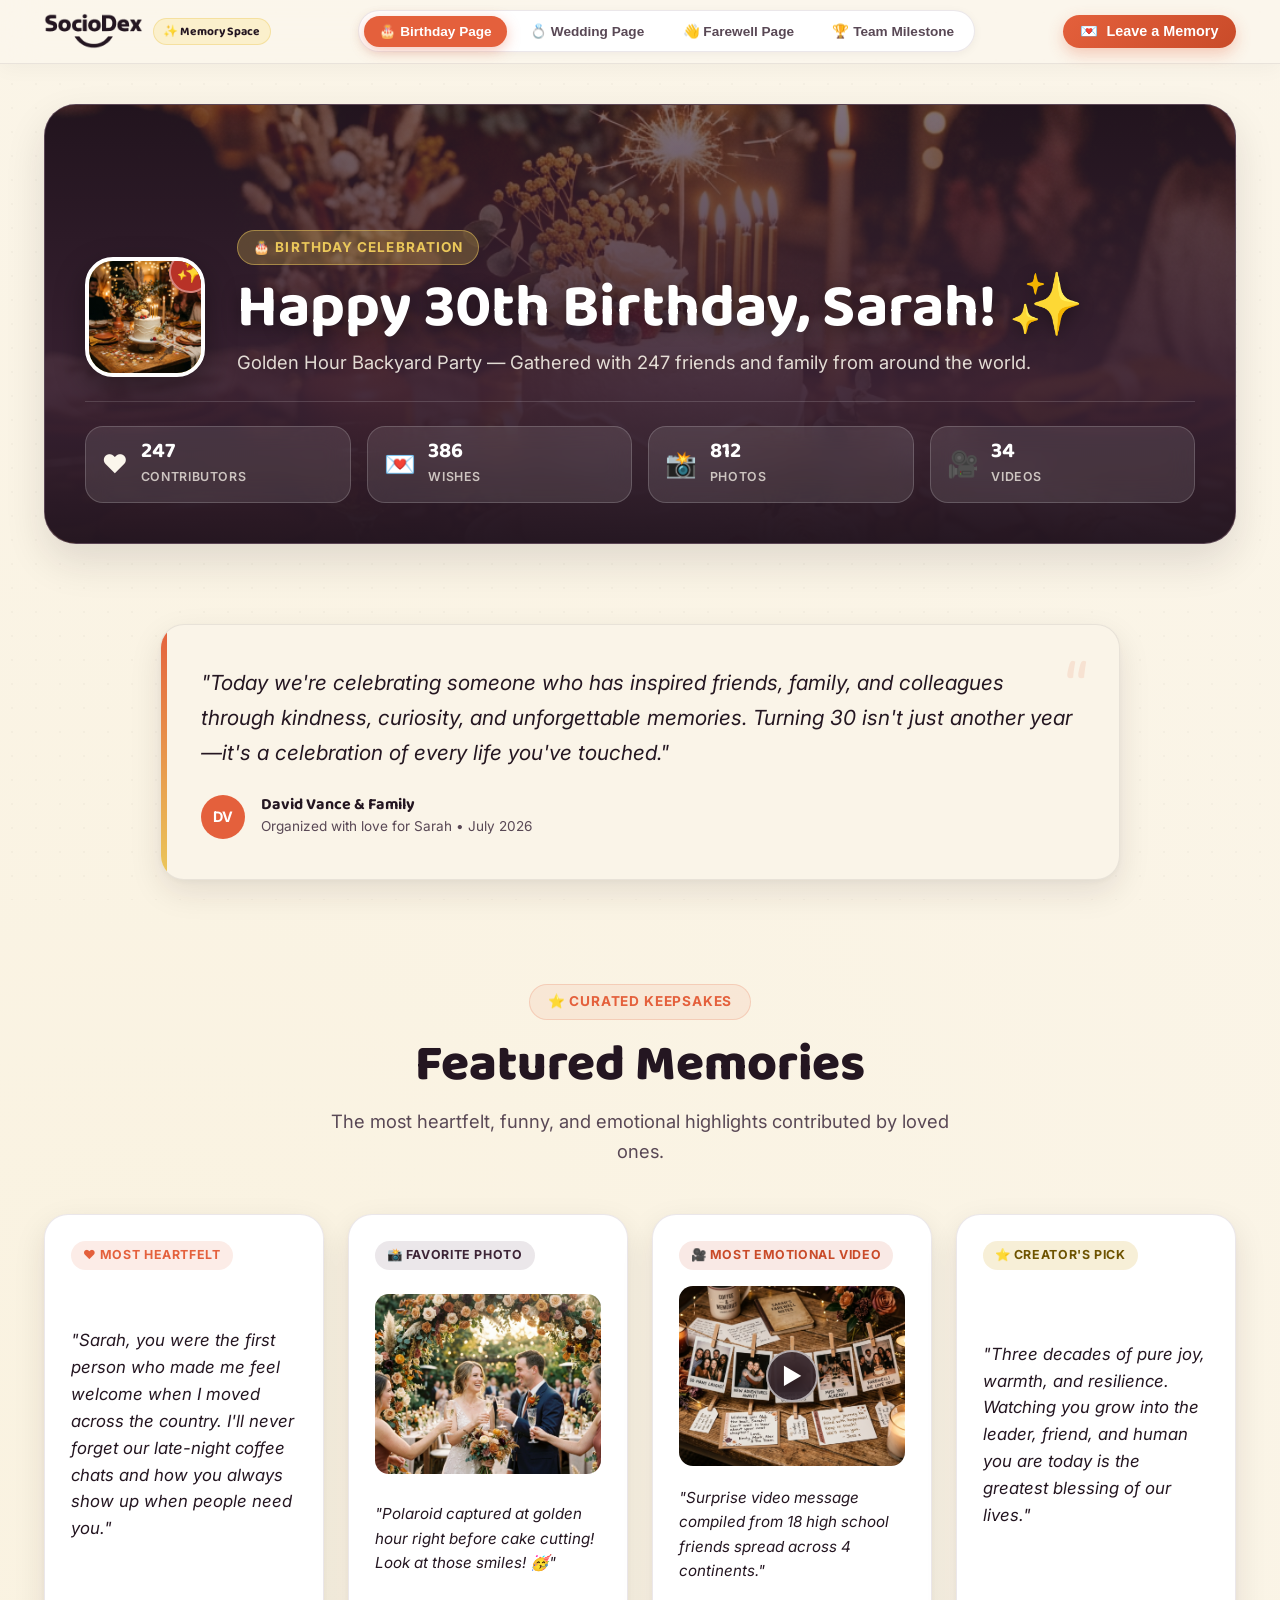
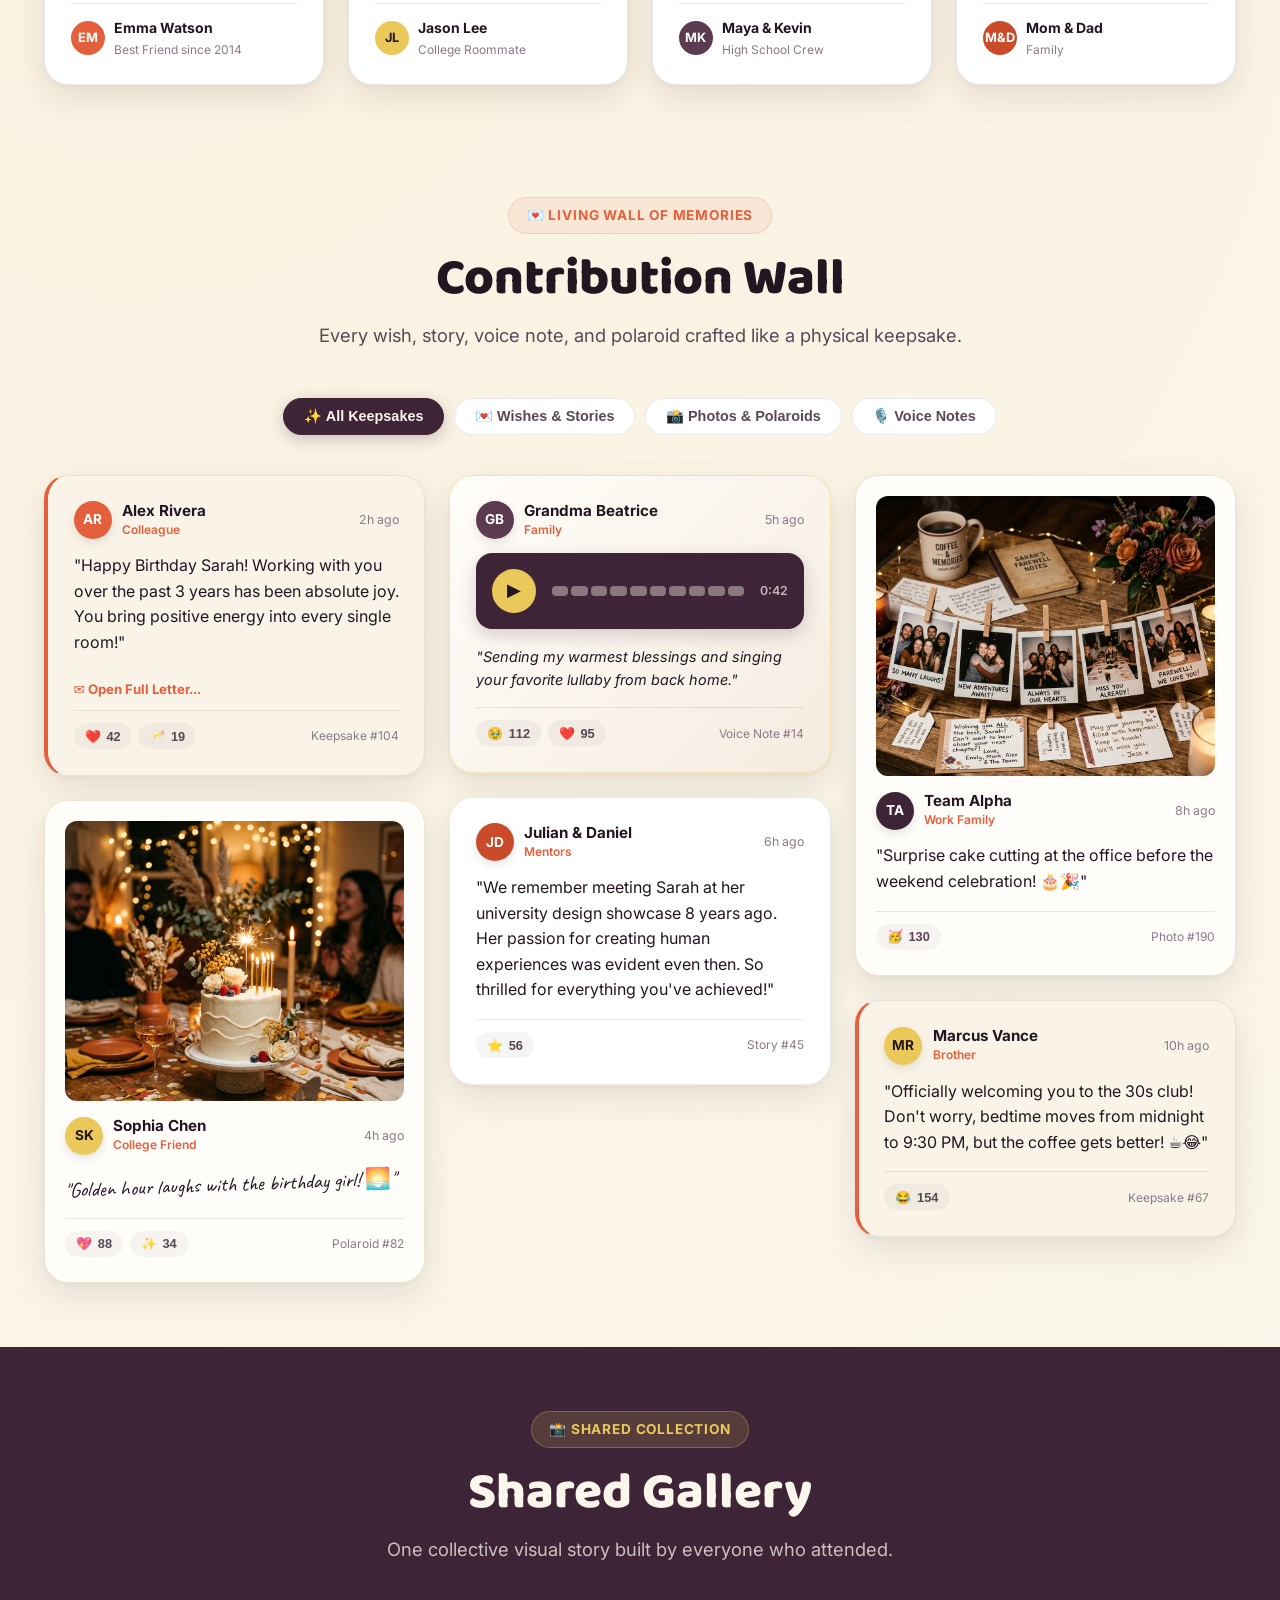
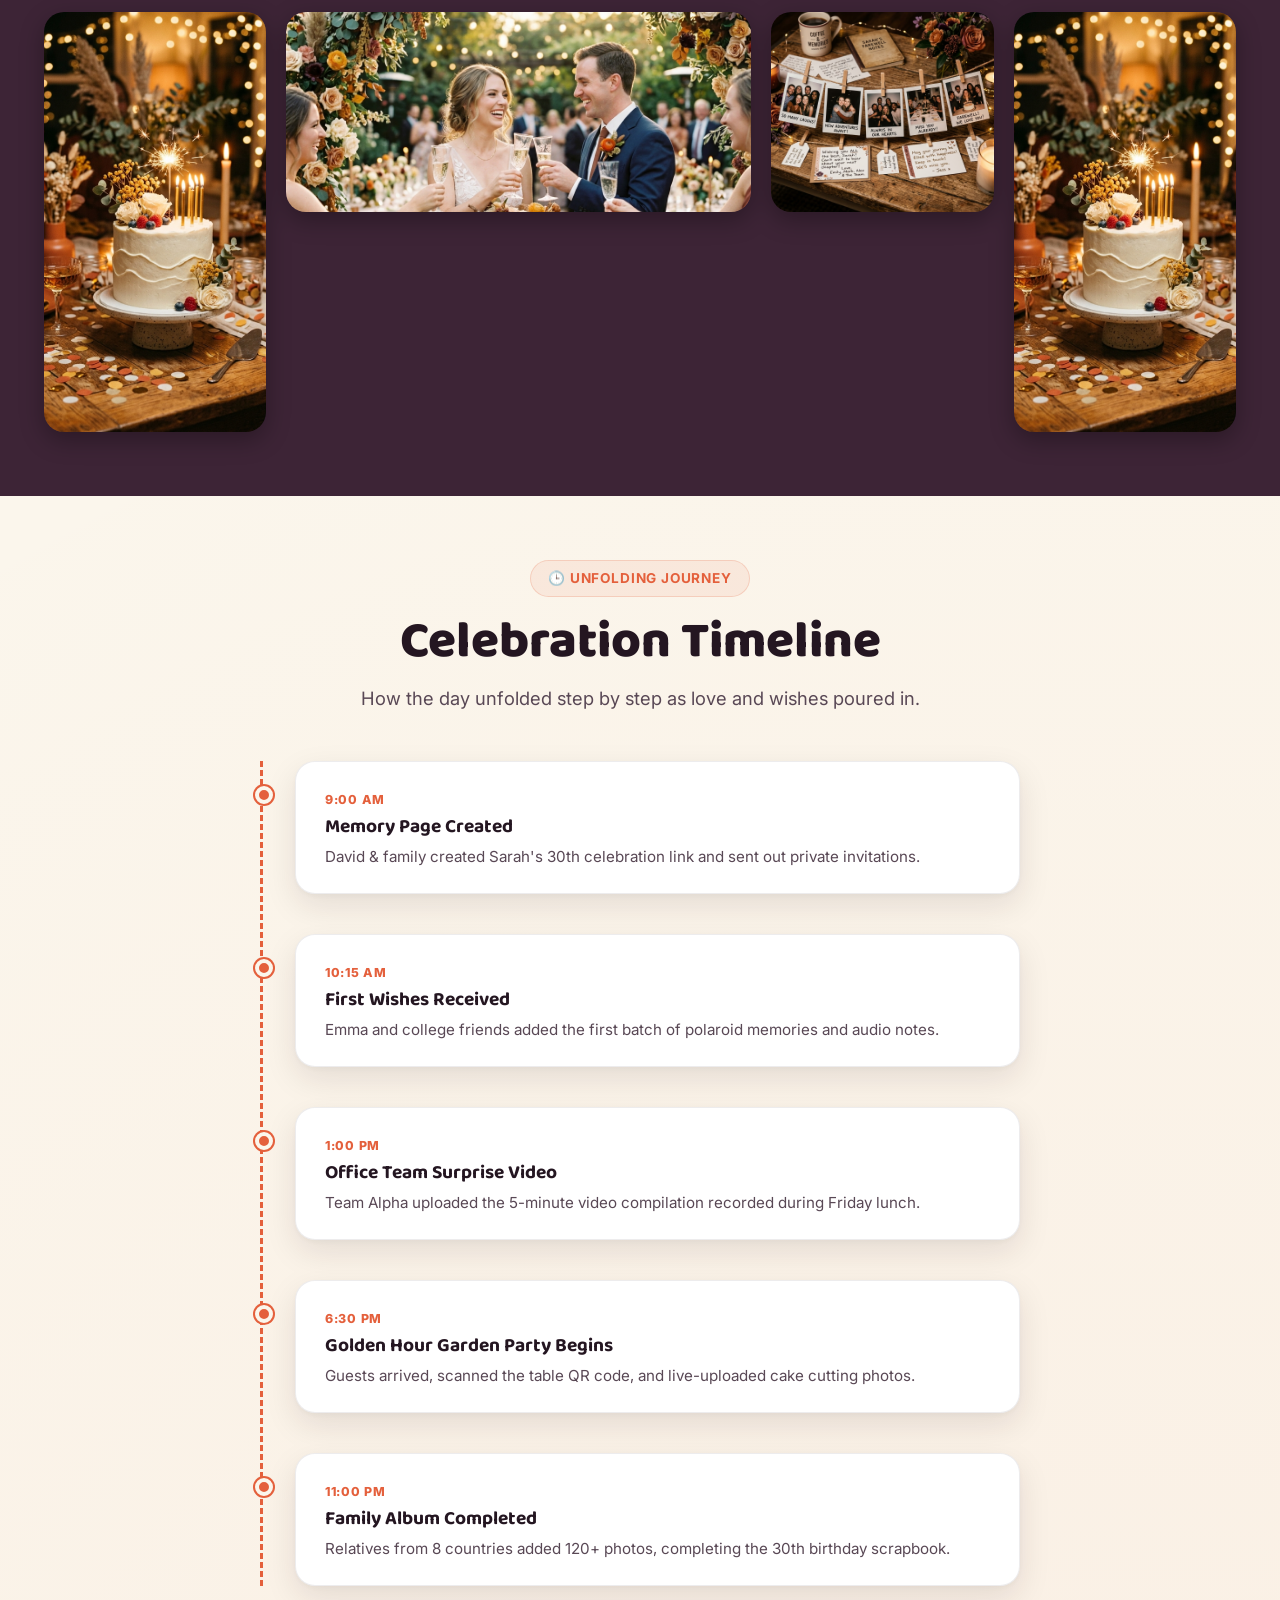
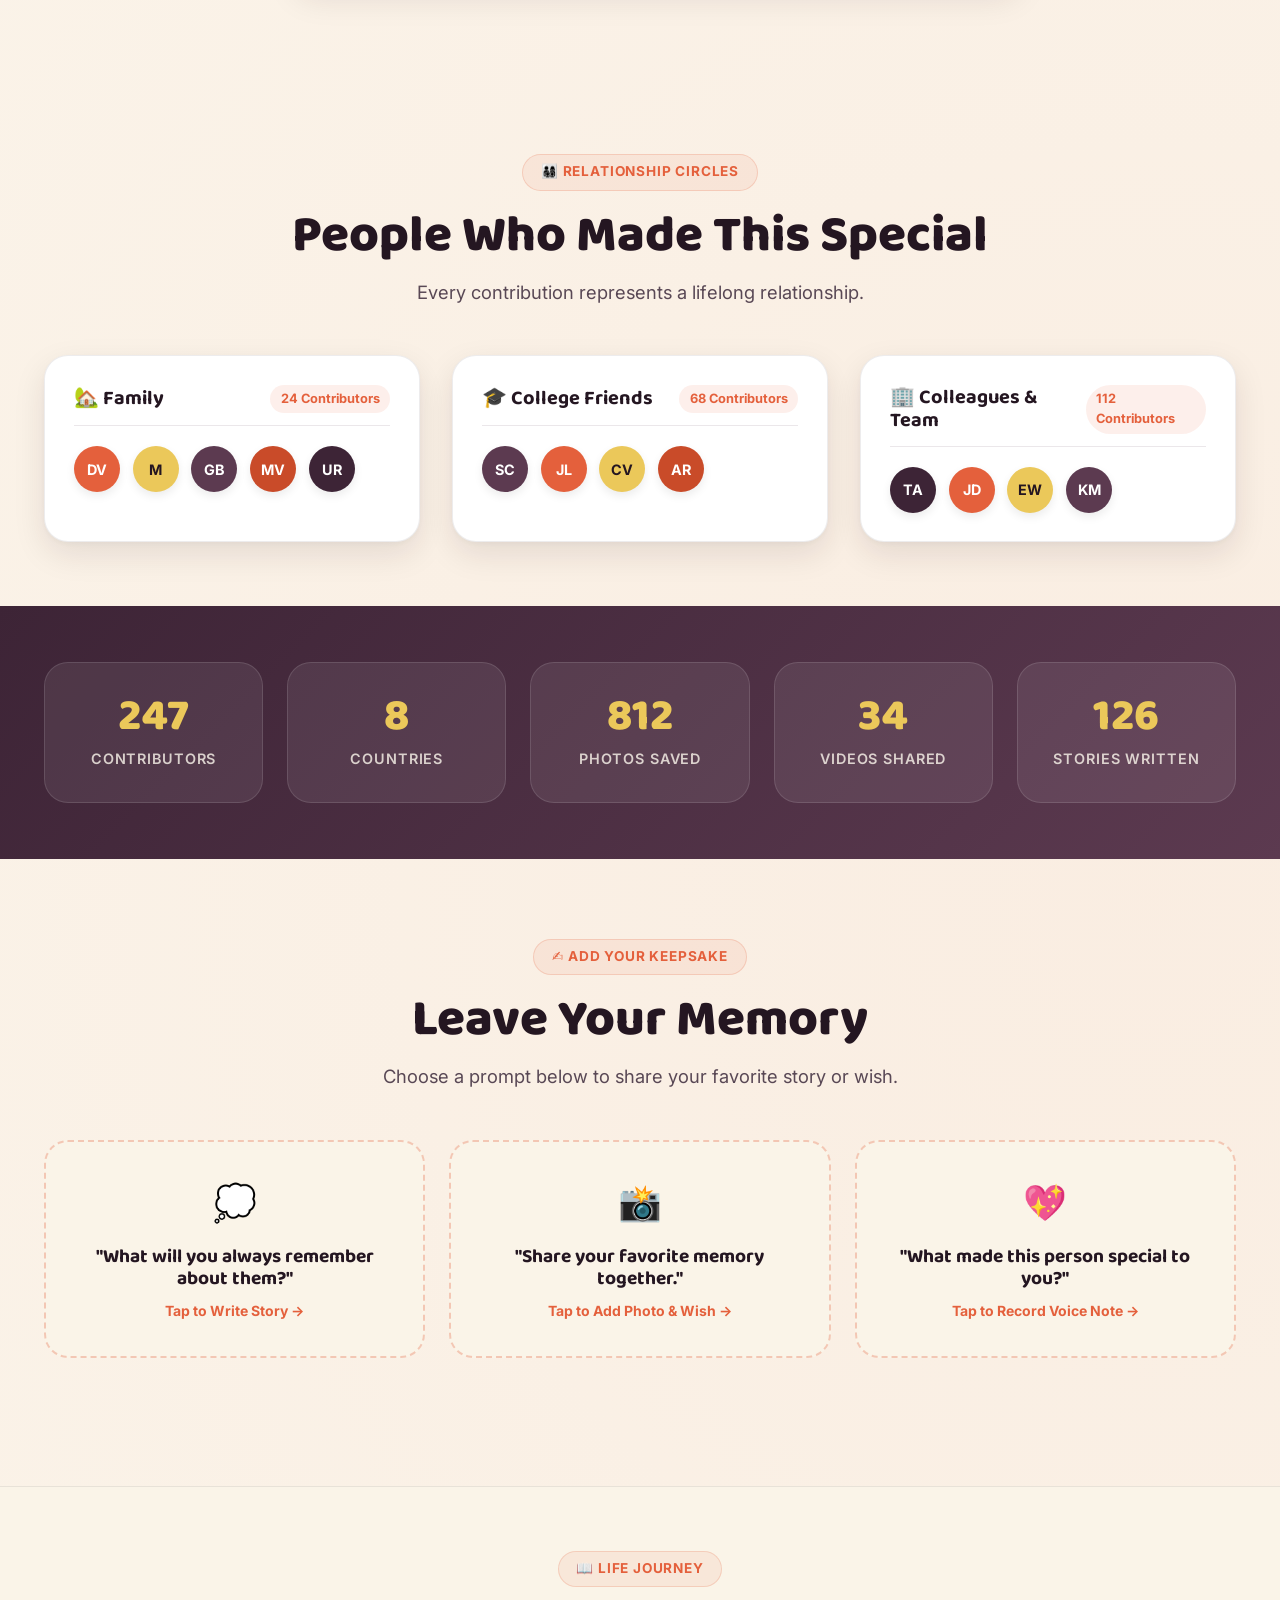
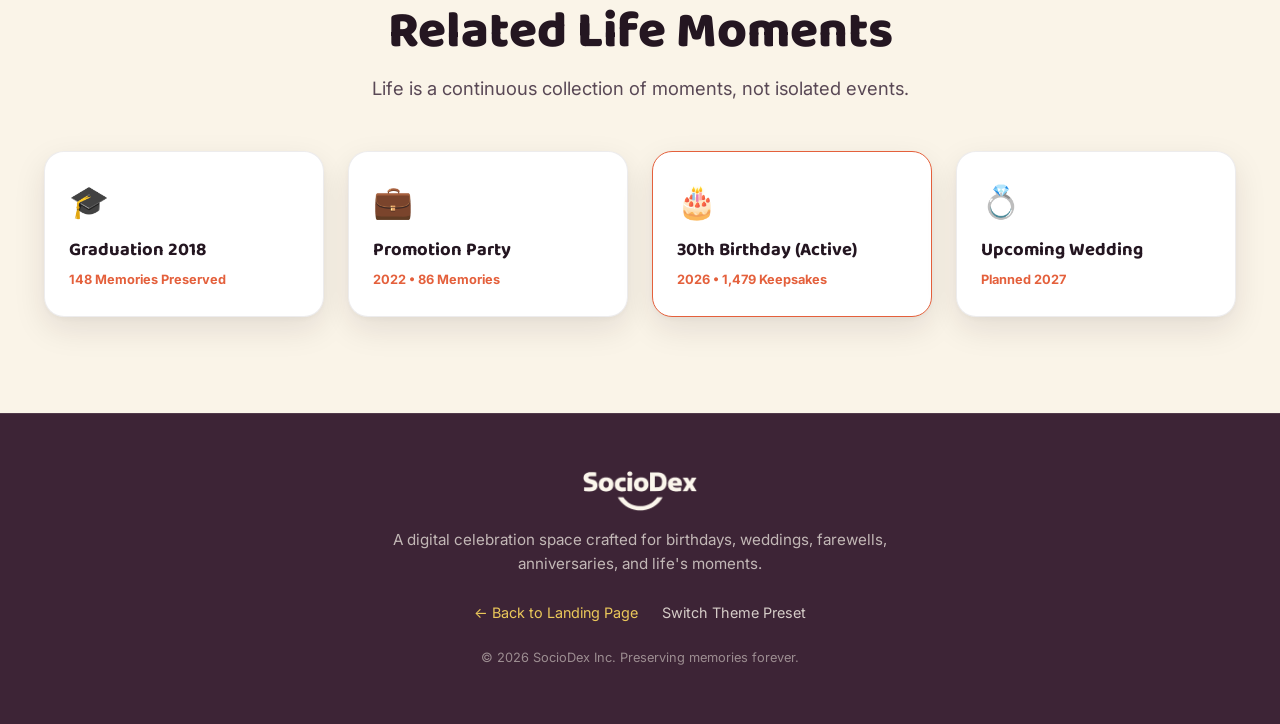
==== memory.html @ 14f7b2f9 "Add flagship SocioDex Memory Page experience (memory.html, memory.css, memory.js)" ====
<!DOCTYPE html>
<html lang="en">
<head>
  <meta charset="UTF-8">
  <meta name="viewport" content="width=device-width, initial-scale=1.0">
  <title>Sarah's 30th Milestone — SocioDex Digital Celebration Space</title>
  <meta name="description" content="A living digital memory page built with love, appreciation, stories, and photos by everyone who matters.">
  
  <!-- Favicon & Stylesheets -->
  <link rel="icon" type="image/png" href="assets/images/logo_transparent.png">
  <link rel="stylesheet" href="memory.css">
</head>
<body>

  <!-- Subtle Paper Texture Overlay -->
  <div class="scrapbook-texture-overlay"></div>

  <!-- Confetti Particle Canvas -->
  <canvas id="memory-confetti-canvas" style="position:fixed; top:0; left:0; width:100vw; height:100vh; pointer-events:none; z-index:99999;"></canvas>

  <!-- ==========================================================================
       TOP FIXED PRESET TOOLBAR (INTERACTIVE DEMO ENGINE)
       ========================================================================== -->
  <header class="preset-bar">
    <div class="container preset-bar-inner">
      <div class="preset-brand">
        <a href="index.html" style="display:flex; align-items:center; text-decoration:none;">
          <img src="assets/images/logo_transparent.png" alt="SocioDex Logo" class="preset-brand-logo" style="height:36px; width:auto;">
        </a>
        <span class="preset-brand-tag">✨ Memory Space</span>
      </div>

      <!-- Celebration Preset Switcher -->
      <div class="preset-selector" id="preset-selector-group">
        <button class="preset-btn active" data-preset="birthday">
          🎂 Birthday Page
        </button>
        <button class="preset-btn" data-preset="wedding">
          💍 Wedding Page
        </button>
        <button class="preset-btn" data-preset="farewell">
          👋 Farewell Page
        </button>
        <button class="preset-btn" data-preset="team">
          🏆 Team Milestone
        </button>
      </div>

      <div class="preset-actions">
        <button class="btn-add-memory" id="trigger-memory-modal">
          <span>💌</span> Leave a Memory
        </button>
      </div>
    </div>
  </header>

  <main>
    <!-- ==========================================================================
         SECTION 1: HERO CELEBRATION STAGE
         ========================================================================== -->
    <section class="hero-memory-stage">
      <div class="container">
        <div class="hero-cover-card">
          <img src="assets/images/birthday.jpg" id="hero-cover-image" class="hero-cover-bg" alt="Celebration Cover">
          <div class="hero-cover-overlay"></div>

          <div class="hero-cover-content">
            <div class="hero-header-row">
              <div class="hero-portrait-frame">
                <img src="assets/images/birthday.jpg" id="hero-portrait-image" alt="Profile Portrait">
                <div class="hero-wax-badge" id="hero-wax-badge">✨</div>
              </div>

              <div class="hero-title-group">
                <div class="hero-occasion-tag" id="hero-occasion-tag">
                  🎂 Birthday Celebration
                </div>
                <h1 class="hero-main-title" id="hero-main-title">
                  Happy 30th Birthday, Sarah! ✨
                </h1>
                <p class="hero-subtitle-text" id="hero-subtitle-text">
                  Golden Hour Backyard Party — Gathered with 247 friends and family from around the world.
                </p>
              </div>
            </div>

            <!-- Statistics Bar -->
            <div class="hero-stats-bar" id="hero-stats-bar">
              <div class="stat-pill-card">
                <span class="stat-icon-wrap">❤️</span>
                <div class="stat-info-text">
                  <strong id="stat-contributors-count">247</strong>
                  <span>Contributors</span>
                </div>
              </div>
              <div class="stat-pill-card">
                <span class="stat-icon-wrap">💌</span>
                <div class="stat-info-text">
                  <strong id="stat-wishes-count">386</strong>
                  <span>Wishes</span>
                </div>
              </div>
              <div class="stat-pill-card">
                <span class="stat-icon-wrap">📸</span>
                <div class="stat-info-text">
                  <strong id="stat-photos-count">812</strong>
                  <span>Photos</span>
                </div>
              </div>
              <div class="stat-pill-card">
                <span class="stat-icon-wrap">🎥</span>
                <div class="stat-info-text">
                  <strong id="stat-videos-count">34</strong>
                  <span>Videos</span>
                </div>
              </div>
            </div>
          </div>
        </div>
      </div>
    </section>

    <!-- ==========================================================================
         SECTION 2: CELEBRATION STORY
         ========================================================================== -->
    <section class="story-section">
      <div class="container">
        <div class="story-card-wrapper">
          <div class="story-quote-mark">“</div>
          <p class="story-body-text" id="story-body-text">
            "Today we're celebrating someone who has inspired friends, family, and colleagues through kindness, curiosity, and unforgettable memories. Turning 30 isn't just another year—it's a celebration of every life you've touched."
          </p>
          <div class="story-footer-byline">
            <div class="story-creator-avatar" id="story-creator-avatar">DV</div>
            <div class="story-creator-meta">
              <h5 id="story-creator-name">David Vance & Family</h5>
              <p id="story-creator-rel">Organized with love for Sarah • July 2026</p>
            </div>
          </div>
        </div>
      </div>
    </section>

    <!-- ==========================================================================
         SECTION 3: FEATURED MEMORIES (HIGHLIGHT SPOTLIGHT)
         ========================================================================== -->
    <section class="featured-section">
      <div class="container">
        <div class="section-eyebrow" style="display:table; margin-left:auto; margin-right:auto;">
          ⭐ Curated Keepsakes
        </div>
        <h2 class="section-title">Featured Memories</h2>
        <p class="section-desc">The most heartfelt, funny, and emotional highlights contributed by loved ones.</p>

        <div class="featured-grid" id="featured-grid">
          <!-- Featured Card 1: Most Heartfelt -->
          <div class="featured-card">
            <span class="featured-badge badge-heartfelt">❤️ Most Heartfelt</span>
            <p class="featured-content-quote">
              "Sarah, you were the first person who made me feel welcome when I moved across the country. I'll never forget our late-night coffee chats and how you always show up when people need you."
            </p>
            <div class="featured-author-row">
              <div class="featured-author-info">
                <div class="author-mini-avatar" style="background-color:#E4603C; color:white;">EM</div>
                <div>
                  <div class="author-name">Emma Watson</div>
                  <div class="author-rel">Best Friend since 2014</div>
                </div>
              </div>
            </div>
          </div>

          <!-- Featured Card 2: Favorite Photo -->
          <div class="featured-card">
            <span class="featured-badge badge-photo">📸 Favorite Photo</span>
            <div class="featured-media-preview">
              <img src="assets/images/wedding.jpg" alt="Featured Photo">
            </div>
            <p class="featured-content-quote" style="font-size:0.95rem;">
              "Polaroid captured at golden hour right before cake cutting! Look at those smiles! 🥳"
            </p>
            <div class="featured-author-row">
              <div class="featured-author-info">
                <div class="author-mini-avatar" style="background-color:#EBC85A; color:#241621;">JL</div>
                <div>
                  <div class="author-name">Jason Lee</div>
                  <div class="author-rel">College Roommate</div>
                </div>
              </div>
            </div>
          </div>

          <!-- Featured Card 3: Most Emotional Video -->
          <div class="featured-card">
            <span class="featured-badge badge-video">🎥 Most Emotional Video</span>
            <div class="featured-media-preview">
              <img src="assets/images/farewell.jpg" alt="Featured Video">
              <div class="play-overlay-btn" class="open-video-demo">▶</div>
            </div>
            <p class="featured-content-quote" style="font-size:0.95rem;">
              "Surprise video message compiled from 18 high school friends spread across 4 continents."
            </p>
            <div class="featured-author-row">
              <div class="featured-author-info">
                <div class="author-mini-avatar" style="background-color:#5C3A50; color:white;">MK</div>
                <div>
                  <div class="author-name">Maya & Kevin</div>
                  <div class="author-rel">High School Crew</div>
                </div>
              </div>
            </div>
          </div>

          <!-- Featured Card 4: Creator's Pick -->
          <div class="featured-card">
            <span class="featured-badge badge-creator">⭐ Creator's Pick</span>
            <p class="featured-content-quote">
              "Three decades of pure joy, warmth, and resilience. Watching you grow into the leader, friend, and human you are today is the greatest blessing of our lives."
            </p>
            <div class="featured-author-row">
              <div class="featured-author-info">
                <div class="author-mini-avatar" style="background-color:#C94B29; color:white;">M&D</div>
                <div>
                  <div class="author-name">Mom & Dad</div>
                  <div class="author-rel">Family</div>
                </div>
              </div>
            </div>
          </div>
        </div>
      </div>
    </section>

    <!-- ==========================================================================
         SECTION 4: CONTRIBUTION WALL (PRIMARY KEEPSAKE MASONRY)
         ========================================================================== -->
    <section class="wall-section">
      <div class="container">
        <div class="section-eyebrow" style="display:table; margin-left:auto; margin-right:auto;">
          💌 Living Wall of Memories
        </div>
        <h2 class="section-title">Contribution Wall</h2>
        <p class="section-desc">Every wish, story, voice note, and polaroid crafted like a physical keepsake.</p>

        <!-- Wall Category Filters -->
        <div class="wall-filter-bar" id="wall-filter-bar">
          <button class="wall-filter-btn active" data-filter="all">✨ All Keepsakes</button>
          <button class="wall-filter-btn" data-filter="wish">💌 Wishes & Stories</button>
          <button class="wall-filter-btn" data-filter="photo">📸 Photos & Polaroids</button>
          <button class="wall-filter-btn" data-filter="audio">🎙️ Voice Notes</button>
        </div>

        <!-- Masonry Grid Wall -->
        <div class="keepsake-grid" id="keepsake-grid">

          <!-- Keepsake 1: Letter Wish Foldable -->
          <div class="keepsake-card card-style-letter" data-type="wish">
            <div class="card-header-bar">
              <div class="contributor-meta">
                <div class="contributor-avatar" style="background-color:#E4603C;">AR</div>
                <div>
                  <div class="contributor-name">Alex Rivera</div>
                  <div class="contributor-tag">Colleague</div>
                </div>
              </div>
              <span class="card-timestamp">2h ago</span>
            </div>
            <p class="keepsake-text">
              "Happy Birthday Sarah! Working with you over the past 3 years has been absolute joy. You bring positive energy into every single room!"
            </p>
            <div class="letter-foldable">
              <span class="letter-fold-toggle">✉️ Open Full Letter...</span>
              <div class="letter-full-text">
                "I still remember our first team retreat when we stayed up until 3 AM brainstorming our flagship project. Thank you for always believing in the team and guiding us with patience."
              </div>
            </div>
            <div class="keepsake-card-footer">
              <div class="reaction-btn-group">
                <button class="reaction-btn reaction-trigger"><span class="reaction-icon">❤️</span> <span class="reaction-count">42</span></button>
                <button class="reaction-btn reaction-trigger"><span class="reaction-icon">🥂</span> <span class="reaction-count">19</span></button>
              </div>
              <span style="font-size:0.75rem; color:var(--color-ink-light);">Keepsake #104</span>
            </div>
          </div>

          <!-- Keepsake 2: Polaroid Photo Card -->
          <div class="keepsake-card card-style-polaroid" data-type="photo">
            <div class="polaroid-img-frame">
              <img src="assets/images/birthday.jpg" alt="Polaroid Memory">
            </div>
            <div class="card-header-bar">
              <div class="contributor-meta">
                <div class="contributor-avatar" style="background-color:#EBC85A; color:#241621;">SK</div>
                <div>
                  <div class="contributor-name">Sophia Chen</div>
                  <div class="contributor-tag">College Friend</div>
                </div>
              </div>
              <span class="card-timestamp">4h ago</span>
            </div>
            <p class="keepsake-text handwritten-text" style="font-size:1.3rem; margin-bottom:0.5rem;">
              "Golden hour laughs with the birthday girl! 🌅"
            </p>
            <div class="keepsake-card-footer">
              <div class="reaction-btn-group">
                <button class="reaction-btn reaction-trigger"><span class="reaction-icon">💖</span> <span class="reaction-count">88</span></button>
                <button class="reaction-btn reaction-trigger"><span class="reaction-icon">✨</span> <span class="reaction-count">34</span></button>
              </div>
              <span style="font-size:0.75rem; color:var(--color-ink-light);">Polaroid #82</span>
            </div>
          </div>

          <!-- Keepsake 3: Audio Voice Note -->
          <div class="keepsake-card card-style-audio" data-type="audio">
            <div class="card-header-bar">
              <div class="contributor-meta">
                <div class="contributor-avatar" style="background-color:#5C3A50;">GB</div>
                <div>
                  <div class="contributor-name">Grandma Beatrice</div>
                  <div class="contributor-tag">Family</div>
                </div>
              </div>
              <span class="card-timestamp">5h ago</span>
            </div>

            <!-- Voice Note Audio Visualizer -->
            <div class="audio-player-box">
              <button class="audio-play-btn">▶</button>
              <div class="audio-waveform-canvas">
                <div class="wave-bar"></div>
                <div class="wave-bar"></div>
                <div class="wave-bar"></div>
                <div class="wave-bar"></div>
                <div class="wave-bar"></div>
                <div class="wave-bar"></div>
                <div class="wave-bar"></div>
                <div class="wave-bar"></div>
                <div class="wave-bar"></div>
                <div class="wave-bar"></div>
              </div>
              <span class="audio-duration">0:42</span>
            </div>

            <p class="keepsake-text" style="font-size:0.9rem; font-style:italic;">
              "Sending my warmest blessings and singing your favorite lullaby from back home."
            </p>
            <div class="keepsake-card-footer">
              <div class="reaction-btn-group">
                <button class="reaction-btn reaction-trigger"><span class="reaction-icon">🥹</span> <span class="reaction-count">112</span></button>
                <button class="reaction-btn reaction-trigger"><span class="reaction-icon">❤️</span> <span class="reaction-count">95</span></button>
              </div>
              <span style="font-size:0.75rem; color:var(--color-ink-light);">Voice Note #14</span>
            </div>
          </div>

          <!-- Keepsake 4: Story Card -->
          <div class="keepsake-card" data-type="wish">
            <div class="card-header-bar">
              <div class="contributor-meta">
                <div class="contributor-avatar" style="background-color:#C94B29;">JD</div>
                <div>
                  <div class="contributor-name">Julian & Daniel</div>
                  <div class="contributor-tag">Mentors</div>
                </div>
              </div>
              <span class="card-timestamp">6h ago</span>
            </div>
            <p class="keepsake-text">
              "We remember meeting Sarah at her university design showcase 8 years ago. Her passion for creating human experiences was evident even then. So thrilled for everything you've achieved!"
            </p>
            <div class="keepsake-card-footer">
              <div class="reaction-btn-group">
                <button class="reaction-btn reaction-trigger"><span class="reaction-icon">⭐</span> <span class="reaction-count">56</span></button>
              </div>
              <span style="font-size:0.75rem; color:var(--color-ink-light);">Story #45</span>
            </div>
          </div>

          <!-- Keepsake 5: Group Photo Polaroid -->
          <div class="keepsake-card card-style-polaroid" data-type="photo">
            <div class="polaroid-img-frame">
              <img src="assets/images/farewell.jpg" alt="Group moment">
            </div>
            <div class="card-header-bar">
              <div class="contributor-meta">
                <div class="contributor-avatar" style="background-color:#3D2436;">TA</div>
                <div>
                  <div class="contributor-name">Team Alpha</div>
                  <div class="contributor-tag">Work Family</div>
                </div>
              </div>
              <span class="card-timestamp">8h ago</span>
            </div>
            <p class="keepsake-text">
              "Surprise cake cutting at the office before the weekend celebration! 🎂🎉"
            </p>
            <div class="keepsake-card-footer">
              <div class="reaction-btn-group">
                <button class="reaction-btn reaction-trigger"><span class="reaction-icon">🥳</span> <span class="reaction-count">130</span></button>
              </div>
              <span style="font-size:0.75rem; color:var(--color-ink-light);">Photo #190</span>
            </div>
          </div>

          <!-- Keepsake 6: Funny Wish Card -->
          <div class="keepsake-card card-style-letter" data-type="wish">
            <div class="card-header-bar">
              <div class="contributor-meta">
                <div class="contributor-avatar" style="background-color:#EBC85A; color:#241621;">MR</div>
                <div>
                  <div class="contributor-name">Marcus Vance</div>
                  <div class="contributor-tag">Brother</div>
                </div>
              </div>
              <span class="card-timestamp">10h ago</span>
            </div>
            <p class="keepsake-text">
              "Officially welcoming you to the 30s club! Don't worry, bedtime moves from midnight to 9:30 PM, but the coffee gets better! ☕😂"
            </p>
            <div class="keepsake-card-footer">
              <div class="reaction-btn-group">
                <button class="reaction-btn reaction-trigger"><span class="reaction-icon">😂</span> <span class="reaction-count">154</span></button>
              </div>
              <span style="font-size:0.75rem; color:var(--color-ink-light);">Keepsake #67</span>
            </div>
          </div>

        </div>
      </div>
    </section>

    <!-- ==========================================================================
         SECTION 5: SHARED GALLERY
         ========================================================================== -->
    <section class="gallery-section">
      <div class="container">
        <div class="section-eyebrow" style="display:table; margin-left:auto; margin-right:auto; background:rgba(235,200,90,0.15); border-color:rgba(235,200,90,0.3); color:var(--color-mustard);">
          📸 Shared Collection
        </div>
        <h2 class="section-title">Shared Gallery</h2>
        <p class="section-desc">One collective visual story built by everyone who attended.</p>

        <div class="gallery-grid" id="gallery-grid">
          <div class="gallery-item tall" data-src="assets/images/birthday.jpg" data-author="Emma Watson" data-caption="Sunlight through the garden trees during toasts.">
            <img src="assets/images/birthday.jpg" alt="Gallery Photo 1">
            <div class="gallery-overlay-meta">
              <div class="gallery-uploader">Emma Watson</div>
              <div class="gallery-caption">Garden toast moments 🥂</div>
            </div>
          </div>

          <div class="gallery-item wide" data-src="assets/images/wedding.jpg" data-author="David Vance" data-caption="Group photo of all 45 dinner guests around the table.">
            <img src="assets/images/wedding.jpg" alt="Gallery Photo 2">
            <div class="gallery-overlay-meta">
              <div class="gallery-uploader">David Vance</div>
              <div class="gallery-caption">Full table celebration 🕯️</div>
            </div>
          </div>

          <div class="gallery-item" data-src="assets/images/farewell.jpg" data-author="Marcus Vance" data-caption="Cake cutting countdown!">
            <img src="assets/images/farewell.jpg" alt="Gallery Photo 3">
            <div class="gallery-overlay-meta">
              <div class="gallery-uploader">Marcus Vance</div>
              <div class="gallery-caption">Cake surprise! 🎂</div>
            </div>
          </div>

          <div class="gallery-item tall" data-src="assets/images/birthday.jpg" data-author="Sophia Chen" data-caption="High school squad reunion.">
            <img src="assets/images/birthday.jpg" alt="Gallery Photo 4">
            <div class="gallery-overlay-meta">
              <div class="gallery-uploader">Sophia Chen</div>
              <div class="gallery-caption">Squad reunion ✨</div>
            </div>
          </div>
        </div>
      </div>
    </section>

    <!-- Lightbox Modal -->
    <div class="lightbox-modal" id="lightbox-modal">
      <button class="lightbox-close-btn" id="lightbox-close">✕</button>
      <div class="lightbox-content-box">
        <div class="lightbox-media">
          <img src="" id="lightbox-img" alt="Enlarged Memory">
        </div>
        <div class="lightbox-details">
          <div>
            <div class="section-eyebrow" style="margin-bottom:0.5rem;">📸 Memory Zoom</div>
            <h3 id="lightbox-author" style="font-size:1.4rem; margin-bottom:0.5rem;">Contributed by Emma</h3>
            <p id="lightbox-caption" style="font-size:1rem; color:var(--color-ink-muted);">Memory description here.</p>
          </div>
          <div>
            <button class="btn-add-memory" style="width:100%; justify-content:center;" id="lightbox-like-btn">❤️ Love This Memory</button>
          </div>
        </div>
      </div>
    </div>

    <!-- ==========================================================================
         SECTION 6: CELEBRATION TIMELINE
         ========================================================================== -->
    <section class="timeline-section">
      <div class="container">
        <div class="section-eyebrow" style="display:table; margin-left:auto; margin-right:auto;">
          🕒 Unfolding Journey
        </div>
        <h2 class="section-title">Celebration Timeline</h2>
        <p class="section-desc">How the day unfolded step by step as love and wishes poured in.</p>

        <div class="timeline-vertical-path">
          <div class="timeline-event-card">
            <span class="timeline-time-badge">9:00 AM</span>
            <h4 class="timeline-event-title">Memory Page Created</h4>
            <p class="timeline-event-desc">David & family created Sarah's 30th celebration link and sent out private invitations.</p>
          </div>

          <div class="timeline-event-card">
            <span class="timeline-time-badge">10:15 AM</span>
            <h4 class="timeline-event-title">First Wishes Received</h4>
            <p class="timeline-event-desc">Emma and college friends added the first batch of polaroid memories and audio notes.</p>
          </div>

          <div class="timeline-event-card">
            <span class="timeline-time-badge">1:00 PM</span>
            <h4 class="timeline-event-title">Office Team Surprise Video</h4>
            <p class="timeline-event-desc">Team Alpha uploaded the 5-minute video compilation recorded during Friday lunch.</p>
          </div>

          <div class="timeline-event-card">
            <span class="timeline-time-badge">6:30 PM</span>
            <h4 class="timeline-event-title">Golden Hour Garden Party Begins</h4>
            <p class="timeline-event-desc">Guests arrived, scanned the table QR code, and live-uploaded cake cutting photos.</p>
          </div>

          <div class="timeline-event-card">
            <span class="timeline-time-badge">11:00 PM</span>
            <h4 class="timeline-event-title">Family Album Completed</h4>
            <p class="timeline-event-desc">Relatives from 8 countries added 120+ photos, completing the 30th birthday scrapbook.</p>
          </div>
        </div>
      </div>
    </section>

    <!-- ==========================================================================
         SECTION 7: PEOPLE WHO MADE THIS SPECIAL (CONTRIBUTOR CLUSTERS)
         ========================================================================== -->
    <section class="people-section">
      <div class="container">
        <div class="section-eyebrow" style="display:table; margin-left:auto; margin-right:auto;">
          👨‍👩‍👧‍👦 Relationship Circles
        </div>
        <h2 class="section-title">People Who Made This Special</h2>
        <p class="section-desc">Every contribution represents a lifelong relationship.</p>

        <div class="people-groups-grid">
          <!-- Group 1: Family -->
          <div class="people-group-card">
            <div class="people-group-header">
              <h4 class="people-group-title">🏡 Family</h4>
              <span class="people-count-pill">24 Contributors</span>
            </div>
            <div class="contributor-avatar-cluster">
              <div class="cluster-avatar-item" style="background-color:#E4603C;" data-name="David Vance (Father)">DV</div>
              <div class="cluster-avatar-item" style="background-color:#EBC85A; color:#241621;" data-name="Mom">M</div>
              <div class="cluster-avatar-item" style="background-color:#5C3A50;" data-name="Grandma Beatrice">GB</div>
              <div class="cluster-avatar-item" style="background-color:#C94B29;" data-name="Marcus (Brother)">MV</div>
              <div class="cluster-avatar-item" style="background-color:#3D2436;" data-name="Uncle Rob">UR</div>
            </div>
          </div>

          <!-- Group 2: College Friends -->
          <div class="people-group-card">
            <div class="people-group-header">
              <h4 class="people-group-title">🎓 College Friends</h4>
              <span class="people-count-pill">68 Contributors</span>
            </div>
            <div class="contributor-avatar-cluster">
              <div class="cluster-avatar-item" style="background-color:#5C3A50;" data-name="Sophia Chen">SC</div>
              <div class="cluster-avatar-item" style="background-color:#E4603C;" data-name="Jason Lee">JL</div>
              <div class="cluster-avatar-item" style="background-color:#EBC85A; color:#241621;" data-name="Chloe Vance">CV</div>
              <div class="cluster-avatar-item" style="background-color:#C94B29;" data-name="Alex Rivera">AR</div>
            </div>
          </div>

          <!-- Group 3: Colleagues -->
          <div class="people-group-card">
            <div class="people-group-header">
              <h4 class="people-group-title">🏢 Colleagues & Team</h4>
              <span class="people-count-pill">112 Contributors</span>
            </div>
            <div class="contributor-avatar-cluster">
              <div class="cluster-avatar-item" style="background-color:#3D2436;" data-name="Team Alpha">TA</div>
              <div class="cluster-avatar-item" style="background-color:#E4603C;" data-name="Julian (Design Lead)">JD</div>
              <div class="cluster-avatar-item" style="background-color:#EBC85A; color:#241621;" data-name="Emma Watson">EW</div>
              <div class="cluster-avatar-item" style="background-color:#5C3A50;" data-name="Kevin M.">KM</div>
            </div>
          </div>
        </div>
      </div>
    </section>

    <!-- ==========================================================================
         SECTION 8: MEMORY HIGHLIGHT STATS
         ========================================================================== -->
    <section class="stats-section">
      <div class="container">
        <div class="highlight-stats-grid">
          <div class="stat-box-item">
            <div class="stat-number">247</div>
            <div class="stat-label">Contributors</div>
          </div>
          <div class="stat-box-item">
            <div class="stat-number">8</div>
            <div class="stat-label">Countries</div>
          </div>
          <div class="stat-box-item">
            <div class="stat-number">812</div>
            <div class="stat-label">Photos Saved</div>
          </div>
          <div class="stat-box-item">
            <div class="stat-number">34</div>
            <div class="stat-label">Videos Shared</div>
          </div>
          <div class="stat-box-item">
            <div class="stat-number">126</div>
            <div class="stat-label">Stories Written</div>
          </div>
        </div>
      </div>
    </section>

    <!-- ==========================================================================
         SECTION 9: LEAVE YOUR MEMORY (PROMPT DRAWER)
         ========================================================================== -->
    <section class="leave-memory-section">
      <div class="container">
        <div class="section-eyebrow" style="display:table; margin-left:auto; margin-right:auto;">
          ✍️ Add Your Keepsake
        </div>
        <h2 class="section-title">Leave Your Memory</h2>
        <p class="section-desc">Choose a prompt below to share your favorite story or wish.</p>

        <div class="prompt-cards-grid">
          <div class="prompt-card prompt-trigger-card" data-prompt="What will you always remember about them?">
            <div class="prompt-icon">💭</div>
            <h4 class="prompt-title">"What will you always remember about them?"</h4>
            <span class="prompt-sub">Tap to Write Story →</span>
          </div>

          <div class="prompt-card prompt-trigger-card" data-prompt="Share your favorite memory together.">
            <div class="prompt-icon">📸</div>
            <h4 class="prompt-title">"Share your favorite memory together."</h4>
            <span class="prompt-sub">Tap to Add Photo & Wish →</span>
          </div>

          <div class="prompt-card prompt-trigger-card" data-prompt="What made this person special to you?">
            <div class="prompt-icon">💖</div>
            <h4 class="prompt-title">"What made this person special to you?"</h4>
            <span class="prompt-sub">Tap to Record Voice Note →</span>
          </div>
        </div>
      </div>
    </section>

    <!-- Creation Modal -->
    <div class="creation-modal-overlay" id="creation-modal">
      <div class="creation-modal-box">
        <button class="modal-close-icon" id="close-creation-modal">✕</button>
        <div class="section-eyebrow" style="margin-bottom:0.5rem;">✨ Create Keepsake</div>
        <h3 style="font-size:1.5rem; margin-bottom:1.25rem;">Share a Memory for Sarah</h3>

        <form id="creation-form">
          <div class="creation-form-group">
            <label>Select Memory Type</label>
            <div class="media-type-selector">
              <button type="button" class="type-btn active" data-type="wish">💌 Text Wish</button>
              <button type="button" class="type-btn" data-type="photo">📸 Photo</button>
              <button type="button" class="type-btn" data-type="audio">🎙️ Voice Note</button>
            </div>
          </div>

          <div class="creation-form-group">
            <label>Your Name</label>
            <input type="text" id="input-author" class="creation-input" placeholder="e.g. Maya Lin" required>
          </div>

          <div class="creation-form-group">
            <label>Relationship / Group</label>
            <select id="input-rel" class="creation-select">
              <option value="Friend">Friend</option>
              <option value="Family">Family</option>
              <option value="Colleague">Colleague</option>
              <option value="College Friend">College Friend</option>
            </select>
          </div>

          <div class="creation-form-group">
            <label>Your Memory or Message</label>
            <textarea id="input-message" class="creation-textarea" rows="4" placeholder="Write your heartfelt message here..." required></textarea>
          </div>

          <button type="submit" class="btn-add-memory" style="width:100%; justify-content:center; padding:0.9rem; font-size:1.05rem;">
            ✨ Post Memory to Celebration Wall
          </button>
        </form>
      </div>
    </div>

    <!-- ==========================================================================
         SECTION 10: RELATED LIFE MOMENTS
         ========================================================================== -->
    <section class="life-moments-section">
      <div class="container">
        <div class="section-eyebrow" style="display:table; margin-left:auto; margin-right:auto;">
          📖 Life Journey
        </div>
        <h2 class="section-title">Related Life Moments</h2>
        <p class="section-desc">Life is a continuous collection of moments, not isolated events.</p>

        <div class="moments-cards-row">
          <div class="moment-card">
            <div class="moment-card-icon">🎓</div>
            <h4 class="moment-card-title">Graduation 2018</h4>
            <span class="moment-card-year">148 Memories Preserved</span>
          </div>

          <div class="moment-card">
            <div class="moment-card-icon">💼</div>
            <h4 class="moment-card-title">Promotion Party</h4>
            <span class="moment-card-year">2022 • 86 Memories</span>
          </div>

          <div class="moment-card" style="border-color:var(--color-terracotta);">
            <div class="moment-card-icon">🎂</div>
            <h4 class="moment-card-title">30th Birthday (Active)</h4>
            <span class="moment-card-year">2026 • 1,479 Keepsakes</span>
          </div>

          <div class="moment-card">
            <div class="moment-card-icon">💍</div>
            <h4 class="moment-card-title">Upcoming Wedding</h4>
            <span class="moment-card-year">Planned 2027</span>
          </div>
        </div>
      </div>
    </section>

  </main>

  <!-- ==========================================================================
       FOOTER
       ========================================================================== -->
  <footer style="background-color:var(--color-dark-plum); color:var(--color-cream); padding:3.5rem 0; text-align:center; border-top:1px solid rgba(255,255,255,0.1);">
    <div class="container">
      <a href="index.html" style="display:inline-flex; align-items:center; text-decoration:none; margin-bottom:1rem;">
        <img src="assets/images/logo_white.png" alt="SocioDex Logo" style="height:42px; width:auto;">
      </a>
      <p style="color:rgba(251,246,236,0.7); max-width:540px; margin:0 auto 1.5rem auto; font-size:0.95rem;">
        A digital celebration space crafted for birthdays, weddings, farewells, anniversaries, and life's moments.
      </p>
      <div style="display:flex; justify-content:center; gap:1.5rem; font-size:0.9rem; margin-bottom:1.5rem;">
        <a href="index.html" style="color:var(--color-mustard); text-decoration:none;">← Back to Landing Page</a>
        <a href="#preset-selector-group" style="color:rgba(251,246,236,0.8); text-decoration:none;">Switch Theme Preset</a>
      </div>
      <p style="font-size:0.8rem; color:rgba(251,246,236,0.5);">
        © 2026 SocioDex Inc. Preserving memories forever.
      </p>
    </div>
  </footer>

  <!-- Scripts -->
  <script src="memory.js"></script>
</body>
</html>
---- memory.css ----
/* ==========================================================================
   SOCIODEX - FLAGSHIP MEMORY PAGE STYLESHEET
   Digital Celebration Space & Scrapbook Keepsake Experience
   ========================================================================== */

@import url('https://fonts.googleapis.com/css2?family=Baloo+2:wght@500;600;700;800&family=Caveat:wght@600;700&family=Inter:ital,wght@0,300;0,400;0,500;0,600;0,700;1,400&display=swap');

/* --------------------------------------------------------------------------
   1. DESIGN TOKENS & CSS VARIABLES
   -------------------------------------------------------------------------- */
:root {
  /* Brand Core */
  --color-cream: #FBF6EC;
  --color-cream-light: #FFFDF9;
  --color-cream-card: #F5ECC4;
  --color-cream-paper: #FAF4E8;
  
  --color-mustard: #EBC85A;
  --color-mustard-gold: #E5B232;
  --color-mustard-light: #FBF0CC;
  
  --color-terracotta: #E4603C;
  --color-terracotta-hover: #D54F2B;
  --color-terracotta-glow: rgba(228, 96, 60, 0.3);
  --color-deep-terracotta: #C94B29;
  
  --color-dark-plum: #3D2436;
  --color-dark-plum-card: #4A2D42;
  --color-dark-plum-border: #6B4560;
  
  --color-soft-plum: #5C3A50;
  --color-soft-plum-light: rgba(92, 58, 80, 0.12);
  
  --color-ink: #241621;
  --color-ink-muted: #594855;
  --color-ink-light: #8C7A87;
  
  --color-white: #FFFFFF;
  --color-wax-red: #B83227;
  --color-gold-foil: #D4AF37;

  /* Theme Dynamic Variables (Overridden per preset) */
  --theme-primary: var(--color-terracotta);
  --theme-secondary: var(--color-mustard);
  --theme-accent: var(--color-dark-plum);
  --theme-bg-gradient: radial-gradient(circle at 50% 0%, rgba(235, 200, 90, 0.22) 0%, transparent 70%);

  /* Fonts */
  --font-heading: 'Baloo 2', cursive, sans-serif;
  --font-body: 'Inter', system-ui, -apple-system, BlinkMacSystemFont, sans-serif;
  --font-handwritten: 'Caveat', cursive, sans-serif;

  /* Keepsake Shadows */
  --shadow-polaroid: 0 12px 32px rgba(36, 22, 33, 0.1), 0 2px 6px rgba(36, 22, 33, 0.04);
  --shadow-card-float: 0 18px 40px rgba(36, 22, 33, 0.12);
  --shadow-wax-seal: 0 6px 16px rgba(184, 50, 39, 0.35);
  --shadow-glow: 0 0 25px rgba(228, 96, 60, 0.25);

  /* Border Radii */
  --radius-polaroid: 16px;
  --radius-card: 24px;
  --radius-pill: 9999px;
  --radius-badge: 12px;

  /* Layout */
  --max-width: 1240px;
  --header-height: 70px;
}

/* --------------------------------------------------------------------------
   2. GLOBAL RESET & CELEBRATION CANVAS
   -------------------------------------------------------------------------- */
*, *::before, *::after {
  box-sizing: border-box;
  margin: 0;
  padding: 0;
}

html {
  scroll-behavior: smooth;
  font-size: 16px;
  -webkit-font-smoothing: antialiased;
}

body {
  font-family: var(--font-body);
  background-color: var(--color-cream);
  color: var(--color-ink);
  line-height: 1.6;
  overflow-x: hidden;
  position: relative;
  background-image: 
    radial-gradient(circle at 10% 20%, rgba(235, 200, 90, 0.08) 0%, transparent 40%),
    radial-gradient(circle at 90% 80%, rgba(228, 96, 60, 0.06) 0%, transparent 40%);
}

.scrapbook-texture-overlay {
  position: fixed;
  top: 0;
  left: 0;
  width: 100vw;
  height: 100vh;
  pointer-events: none;
  z-index: 1;
  opacity: 0.025;
  background: radial-gradient(#000 1px, transparent 0);
  background-size: 24px 24px;
}

/* Container */
.container {
  width: 100%;
  max-width: var(--max-width);
  margin-left: auto;
  margin-right: auto;
  padding-left: 1.5rem;
  padding-right: 1.5rem;
  position: relative;
  z-index: 2;
}

/* Typography */
h1, h2, h3, h4, h5 {
  font-family: var(--font-heading);
  color: var(--color-ink);
  line-height: 1.15;
  font-weight: 700;
}

.handwritten-text {
  font-family: var(--font-handwritten);
  font-size: 1.5rem;
  color: var(--color-terracotta);
  transform: rotate(-2deg);
  display: inline-block;
}

/* Eyebrow Badge */
.section-eyebrow {
  display: inline-flex;
  align-items: center;
  gap: 0.5rem;
  padding: 0.4rem 1.1rem;
  border-radius: var(--radius-pill);
  background-color: rgba(228, 96, 60, 0.08);
  border: 1px solid rgba(228, 96, 60, 0.2);
  color: var(--color-terracotta);
  font-weight: 700;
  font-size: 0.85rem;
  text-transform: uppercase;
  letter-spacing: 0.06em;
  margin-bottom: 1rem;
}

.section-title {
  font-size: clamp(2rem, 4vw, 3.2rem);
  font-weight: 800;
  margin-bottom: 0.75rem;
  text-align: center;
}

.section-desc {
  font-size: 1.15rem;
  color: var(--color-ink-muted);
  max-width: 660px;
  margin: 0 auto 3rem auto;
  text-align: center;
}

/* --------------------------------------------------------------------------
   3. CELEBRATION PRESET BAR (TOP FIXED TOOLBAR)
   -------------------------------------------------------------------------- */
.preset-bar {
  position: sticky;
  top: 0;
  z-index: 1000;
  background-color: rgba(251, 246, 236, 0.92);
  backdrop-filter: blur(18px);
  -webkit-backdrop-filter: blur(18px);
  border-bottom: 1px solid rgba(36, 22, 33, 0.08);
  padding: 0.65rem 0;
  box-shadow: 0 4px 20px rgba(36, 22, 33, 0.04);
}

.preset-bar-inner {
  display: flex;
  align-items: center;
  justify-content: space-between;
  gap: 1rem;
  flex-wrap: wrap;
}

.preset-brand {
  display: flex;
  align-items: center;
  gap: 0.6rem;
  font-family: var(--font-heading);
  font-size: 1.35rem;
  font-weight: 800;
  color: var(--color-ink);
}

.preset-brand-logo {
  height: 32px;
  width: auto;
}

.preset-brand-tag {
  font-size: 0.75rem;
  background-color: var(--color-mustard-light);
  color: var(--color-ink);
  padding: 0.2rem 0.6rem;
  border-radius: var(--radius-pill);
  font-weight: 700;
  border: 1px solid rgba(235, 200, 90, 0.4);
}

.preset-selector {
  display: flex;
  align-items: center;
  gap: 0.5rem;
  background-color: var(--color-white);
  padding: 0.3rem;
  border-radius: var(--radius-pill);
  border: 1px solid var(--color-soft-plum-light);
  box-shadow: 0 2px 10px rgba(36, 22, 33, 0.05);
}

.preset-btn {
  display: inline-flex;
  align-items: center;
  gap: 0.4rem;
  padding: 0.45rem 0.95rem;
  border-radius: var(--radius-pill);
  font-size: 0.85rem;
  font-weight: 600;
  color: var(--color-ink-muted);
  cursor: pointer;
  background: transparent;
  border: none;
  transition: all 0.25s ease;
  white-space: nowrap;
}

.preset-btn:hover {
  color: var(--color-ink);
  background-color: rgba(228, 96, 60, 0.06);
}

.preset-btn.active {
  background-color: var(--color-terracotta);
  color: var(--color-white);
  box-shadow: 0 4px 14px rgba(228, 96, 60, 0.35);
}

.preset-actions {
  display: flex;
  align-items: center;
  gap: 0.75rem;
}

.btn-add-memory {
  display: inline-flex;
  align-items: center;
  gap: 0.5rem;
  padding: 0.5rem 1.1rem;
  border-radius: var(--radius-pill);
  background: linear-gradient(135deg, var(--color-terracotta), var(--color-deep-terracotta));
  color: var(--color-white);
  font-weight: 700;
  font-size: 0.9rem;
  cursor: pointer;
  box-shadow: 0 6px 16px rgba(228, 96, 60, 0.3);
  transition: transform 0.25s ease, box-shadow 0.25s ease;
  border: none;
}

.btn-add-memory:hover {
  transform: translateY(-2px) scale(1.02);
  box-shadow: 0 8px 22px rgba(228, 96, 60, 0.4);
}

/* --------------------------------------------------------------------------
   4. SECTION 1: HERO CELEBRATION STAGE
   -------------------------------------------------------------------------- */
.hero-memory-stage {
  padding: 2.5rem 0 3.5rem 0;
  position: relative;
}

.hero-cover-card {
  position: relative;
  border-radius: 32px;
  overflow: hidden;
  background-color: var(--color-dark-plum);
  color: var(--color-cream);
  box-shadow: var(--shadow-card-float);
  border: 1px solid rgba(255, 255, 255, 0.15);
  min-height: 440px;
  display: flex;
  flex-direction: column;
  justify-content: flex-end;
}

.hero-cover-bg {
  position: absolute;
  top: 0;
  left: 0;
  width: 100%;
  height: 100%;
  object-fit: cover;
  opacity: 0.55;
  filter: brightness(0.8) contrast(1.05);
  transition: opacity 0.5s ease;
}

.hero-cover-overlay {
  position: absolute;
  top: 0;
  left: 0;
  width: 100%;
  height: 100%;
  background: linear-gradient(180deg, rgba(61, 36, 54, 0.2) 0%, rgba(61, 36, 54, 0.85) 65%, rgba(36, 22, 33, 0.98) 100%);
  z-index: 2;
}

.hero-cover-content {
  position: relative;
  z-index: 3;
  padding: 3rem 2.5rem 2.5rem 2.5rem;
  display: flex;
  flex-direction: column;
  gap: 1.5rem;
}

.hero-header-row {
  display: flex;
  align-items: flex-end;
  gap: 2rem;
  flex-wrap: wrap;
}

/* Profile Avatar / Photo Stack */
.hero-portrait-frame {
  position: relative;
  width: 120px;
  height: 120px;
  border-radius: 28px;
  border: 4px solid var(--color-white);
  box-shadow: 0 12px 30px rgba(0, 0, 0, 0.35);
  overflow: hidden;
  background-color: var(--color-mustard);
  flex-shrink: 0;
}

.hero-portrait-frame img {
  width: 100%;
  height: 100%;
  object-fit: cover;
}

.hero-wax-badge {
  position: absolute;
  top: -10px;
  right: -10px;
  width: 42px;
  height: 42px;
  border-radius: 50%;
  background-color: var(--color-wax-red);
  color: var(--color-white);
  display: flex;
  align-items: center;
  justify-content: center;
  font-size: 1.3rem;
  box-shadow: var(--shadow-wax-seal);
  border: 2px solid rgba(255, 255, 255, 0.4);
  transform: rotate(12deg);
}

.hero-title-group {
  flex: 1;
}

.hero-occasion-tag {
  display: inline-flex;
  align-items: center;
  gap: 0.5rem;
  padding: 0.35rem 0.95rem;
  border-radius: var(--radius-pill);
  background-color: rgba(235, 200, 90, 0.25);
  border: 1px solid rgba(235, 200, 90, 0.5);
  color: var(--color-mustard);
  font-weight: 700;
  font-size: 0.85rem;
  text-transform: uppercase;
  letter-spacing: 0.08em;
  margin-bottom: 0.6rem;
}

.hero-main-title {
  font-size: clamp(2.2rem, 5vw, 3.8rem);
  color: var(--color-white);
  line-height: 1.1;
  text-shadow: 0 4px 18px rgba(0, 0, 0, 0.4);
  margin-bottom: 0.4rem;
}

.hero-subtitle-text {
  font-size: 1.15rem;
  color: rgba(251, 246, 236, 0.88);
  font-weight: 400;
}

/* Statistics Bar */
.hero-stats-bar {
  display: grid;
  grid-template-columns: repeat(auto-fit, minmax(130px, 1fr));
  gap: 1rem;
  padding-top: 1.5rem;
  border-top: 1px solid rgba(255, 255, 255, 0.15);
}

.stat-pill-card {
  background: rgba(255, 255, 255, 0.1);
  backdrop-filter: blur(12px);
  -webkit-backdrop-filter: blur(12px);
  border: 1px solid rgba(255, 255, 255, 0.18);
  border-radius: 18px;
  padding: 0.85rem 1rem;
  display: flex;
  align-items: center;
  gap: 0.8rem;
  transition: transform 0.25s ease, background 0.25s ease;
}

.stat-pill-card:hover {
  transform: translateY(-3px);
  background: rgba(255, 255, 255, 0.18);
}

.stat-icon-wrap {
  font-size: 1.6rem;
}

.stat-info-text strong {
  display: block;
  font-family: var(--font-heading);
  font-size: 1.35rem;
  color: var(--color-white);
  line-height: 1;
}

.stat-info-text span {
  font-size: 0.775rem;
  color: rgba(251, 246, 236, 0.75);
  text-transform: uppercase;
  letter-spacing: 0.05em;
  font-weight: 600;
}

/* --------------------------------------------------------------------------
   5. SECTION 2: CELEBRATION STORY
   -------------------------------------------------------------------------- */
.story-section {
  padding: 1.5rem 0 3.5rem 0;
}

.story-card-wrapper {
  background-color: var(--color-cream-paper);
  border-radius: var(--radius-card);
  padding: 2.5rem;
  box-shadow: var(--shadow-polaroid);
  border: 1px solid rgba(36, 22, 33, 0.08);
  position: relative;
  overflow: hidden;
  max-width: 960px;
  margin: 0 auto;
}

.story-card-wrapper::before {
  content: '';
  position: absolute;
  top: 0;
  left: 0;
  width: 6px;
  height: 100%;
  background: linear-gradient(180deg, var(--color-terracotta), var(--color-mustard));
}

.story-quote-mark {
  position: absolute;
  top: 1.5rem;
  right: 2rem;
  font-size: 5rem;
  line-height: 1;
  font-family: var(--font-heading);
  color: rgba(228, 96, 60, 0.12);
  pointer-events: none;
}

.story-body-text {
  font-size: 1.3rem;
  color: var(--color-ink);
  line-height: 1.7;
  font-weight: 400;
  position: relative;
  z-index: 2;
  font-style: italic;
}

.story-footer-byline {
  margin-top: 1.5rem;
  display: flex;
  align-items: center;
  gap: 1rem;
}

.story-creator-avatar {
  width: 44px;
  height: 44px;
  border-radius: 50%;
  background-color: var(--color-terracotta);
  color: white;
  display: flex;
  align-items: center;
  justify-content: center;
  font-weight: 700;
  font-size: 0.9rem;
}

.story-creator-meta h5 {
  font-size: 1rem;
  margin-bottom: 0.1rem;
}

.story-creator-meta p {
  font-size: 0.85rem;
  color: var(--color-ink-muted);
}

/* --------------------------------------------------------------------------
   6. SECTION 3: FEATURED MEMORIES (HIGHLIGHT SPOTLIGHT)
   -------------------------------------------------------------------------- */
.featured-section {
  padding: 3rem 0;
}

.featured-grid {
  display: grid;
  grid-template-columns: repeat(auto-fit, minmax(280px, 1fr));
  gap: 1.5rem;
}

.featured-card {
  background-color: var(--color-white);
  border-radius: var(--radius-card);
  padding: 1.6rem;
  box-shadow: var(--shadow-polaroid);
  border: 1px solid var(--color-soft-plum-light);
  position: relative;
  transition: transform 0.35s ease, box-shadow 0.35s ease;
  display: flex;
  flex-direction: column;
  justify-content: space-between;
}

.featured-card:hover {
  transform: translateY(-8px) rotate(-0.5deg);
  box-shadow: var(--shadow-card-float);
}

.featured-badge {
  display: inline-flex;
  align-items: center;
  gap: 0.4rem;
  padding: 0.3rem 0.75rem;
  border-radius: var(--radius-pill);
  font-size: 0.775rem;
  font-weight: 700;
  text-transform: uppercase;
  letter-spacing: 0.05em;
  margin-bottom: 1rem;
  align-self: flex-start;
}

.badge-heartfelt { background-color: rgba(228, 96, 60, 0.12); color: var(--color-terracotta); }
.badge-funniest { background-color: rgba(235, 200, 90, 0.25); color: #8A6500; }
.badge-photo { background-color: rgba(92, 58, 80, 0.12); color: var(--color-dark-plum); }
.badge-video { background-color: rgba(201, 75, 41, 0.12); color: var(--color-deep-terracotta); }
.badge-creator { background-color: rgba(212, 175, 55, 0.2); color: #6E5300; }

.featured-content-quote {
  font-size: 1.05rem;
  color: var(--color-ink);
  line-height: 1.6;
  margin-bottom: 1.25rem;
  font-style: italic;
}

.featured-media-preview {
  border-radius: 14px;
  overflow: hidden;
  height: 180px;
  margin-bottom: 1.25rem;
  position: relative;
}

.featured-media-preview img {
  width: 100%;
  height: 100%;
  object-fit: cover;
}

.play-overlay-btn {
  position: absolute;
  top: 50%;
  left: 50%;
  transform: translate(-50%, -50%);
  width: 52px;
  height: 52px;
  border-radius: 50%;
  background: rgba(36, 22, 33, 0.75);
  backdrop-filter: blur(8px);
  color: white;
  display: flex;
  align-items: center;
  justify-content: center;
  font-size: 1.4rem;
  border: 2px solid rgba(255, 255, 255, 0.6);
  cursor: pointer;
  transition: transform 0.25s ease;
}

.play-overlay-btn:hover {
  transform: translate(-50%, -50%) scale(1.1);
}

.featured-author-row {
  display: flex;
  align-items: center;
  justify-content: space-between;
  padding-top: 0.8rem;
  border-top: 1px solid var(--color-soft-plum-light);
}

.featured-author-info {
  display: flex;
  align-items: center;
  gap: 0.6rem;
}

.author-mini-avatar {
  width: 34px;
  height: 34px;
  border-radius: 50%;
  background-color: var(--color-mustard);
  display: flex;
  align-items: center;
  justify-content: center;
  font-weight: 700;
  font-size: 0.8rem;
  color: var(--color-ink);
}

.author-name {
  font-size: 0.875rem;
  font-weight: 700;
  color: var(--color-ink);
}

.author-rel {
  font-size: 0.75rem;
  color: var(--color-ink-light);
}

/* --------------------------------------------------------------------------
   7. SECTION 4: CONTRIBUTION WALL (PRIMARY KEEPSAKE MASONRY)
   -------------------------------------------------------------------------- */
.wall-section {
  padding: 4rem 0;
}

/* Wall Filter Tabs */
.wall-filter-bar {
  display: flex;
  align-items: center;
  justify-content: center;
  gap: 0.6rem;
  margin-bottom: 2.5rem;
  flex-wrap: wrap;
}

.wall-filter-btn {
  padding: 0.55rem 1.25rem;
  border-radius: var(--radius-pill);
  background-color: var(--color-white);
  border: 1px solid var(--color-soft-plum-light);
  color: var(--color-ink-muted);
  font-weight: 600;
  font-size: 0.9rem;
  cursor: pointer;
  transition: all 0.25s ease;
}

.wall-filter-btn:hover {
  color: var(--color-ink);
  background-color: rgba(228, 96, 60, 0.08);
}

.wall-filter-btn.active {
  background-color: var(--color-dark-plum);
  color: var(--color-cream);
  border-color: var(--color-dark-plum);
  box-shadow: 0 4px 16px rgba(61, 36, 54, 0.25);
}

/* Masonry Keepsake Wall Grid */
.keepsake-grid {
  columns: 3 320px;
  column-gap: 1.5rem;
}

.keepsake-card {
  break-inside: avoid;
  margin-bottom: 1.5rem;
  background-color: var(--color-white);
  border-radius: var(--radius-card);
  padding: 1.6rem;
  box-shadow: var(--shadow-polaroid);
  border: 1px solid rgba(36, 22, 33, 0.08);
  position: relative;
  transition: transform 0.3s ease, box-shadow 0.3s ease;
  overflow: hidden;
}

.keepsake-card:hover {
  transform: translateY(-6px) scale(1.01);
  box-shadow: var(--shadow-card-float);
  border-color: rgba(228, 96, 60, 0.3);
}

/* Card Style Variations */
.keepsake-card.card-style-polaroid {
  background-color: #FFFDF9;
  padding: 1.25rem 1.25rem 1.6rem 1.25rem;
  border: 1px solid #EFE4D2;
}

.keepsake-card.card-style-letter {
  background-color: var(--color-cream-paper);
  border-left: 4px solid var(--color-terracotta);
}

.keepsake-card.card-style-audio {
  background: linear-gradient(135deg, #FFFDF9 0%, #F5ECE0 100%);
  border: 1px solid rgba(235, 200, 90, 0.4);
}

/* Polaroid Image Container */
.polaroid-img-frame {
  position: relative;
  border-radius: 12px;
  overflow: hidden;
  margin-bottom: 1rem;
  background-color: #ECE0D0;
  max-height: 280px;
}

.polaroid-img-frame img {
  width: 100%;
  height: 100%;
  object-fit: cover;
  transition: transform 0.5s ease;
}

.keepsake-card:hover .polaroid-img-frame img {
  transform: scale(1.04);
}

/* Card Header */
.card-header-bar {
  display: flex;
  align-items: center;
  justify-content: space-between;
  margin-bottom: 0.85rem;
}

.contributor-meta {
  display: flex;
  align-items: center;
  gap: 0.65rem;
}

.contributor-avatar {
  width: 38px;
  height: 38px;
  border-radius: 50%;
  background-color: var(--color-soft-plum);
  color: white;
  display: flex;
  align-items: center;
  justify-content: center;
  font-weight: 700;
  font-size: 0.85rem;
  box-shadow: 0 4px 10px rgba(0, 0, 0, 0.1);
}

.contributor-name {
  font-size: 0.95rem;
  font-weight: 700;
  color: var(--color-ink);
  line-height: 1.2;
}

.contributor-tag {
  font-size: 0.75rem;
  color: var(--color-terracotta);
  font-weight: 600;
}

.card-timestamp {
  font-size: 0.775rem;
  color: var(--color-ink-light);
}

/* Card Text Content */
.keepsake-text {
  font-size: 1rem;
  color: var(--color-ink);
  line-height: 1.6;
  margin-bottom: 1rem;
}

/* Letter Foldable Wish */
.letter-foldable {
  position: relative;
  cursor: pointer;
}

.letter-fold-toggle {
  display: inline-flex;
  align-items: center;
  gap: 0.4rem;
  font-size: 0.825rem;
  color: var(--color-terracotta);
  font-weight: 700;
  margin-top: 0.5rem;
  cursor: pointer;
}

.letter-fold-toggle:hover {
  text-decoration: underline;
}

.letter-full-text {
  display: none;
  margin-top: 0.75rem;
  padding-top: 0.75rem;
  border-top: 1px dashed rgba(36, 22, 33, 0.15);
  font-style: italic;
}

.letter-foldable.open .letter-full-text {
  display: block;
  animation: fadeIn 0.3s ease;
}

/* Audio Voice Note Player */
.audio-player-box {
  background-color: var(--color-dark-plum);
  color: var(--color-cream);
  border-radius: 16px;
  padding: 1rem;
  margin-bottom: 1rem;
  display: flex;
  align-items: center;
  gap: 1rem;
  box-shadow: 0 6px 18px rgba(61, 36, 54, 0.2);
}

.audio-play-btn {
  width: 44px;
  height: 44px;
  border-radius: 50%;
  background-color: var(--color-mustard);
  color: var(--color-ink);
  display: flex;
  align-items: center;
  justify-content: center;
  font-size: 1.1rem;
  border: none;
  cursor: pointer;
  flex-shrink: 0;
  transition: transform 0.2s ease;
}

.audio-play-btn:hover {
  transform: scale(1.08);
}

.audio-waveform-canvas {
  flex: 1;
  display: flex;
  align-items: center;
  gap: 3px;
  height: 32px;
}

.wave-bar {
  flex: 1;
  background-color: rgba(251, 246, 236, 0.4);
  border-radius: 4px;
  height: 30%;
  transition: height 0.2s ease, background-color 0.2s ease;
}

.audio-player-box.playing .wave-bar {
  background-color: var(--color-mustard);
  animation: wavePulse 0.8s ease-in-out infinite alternate;
}

.audio-player-box.playing .wave-bar:nth-child(2n) { animation-delay: 0.2s; }
.audio-player-box.playing .wave-bar:nth-child(3n) { animation-delay: 0.4s; }

.audio-duration {
  font-size: 0.775rem;
  color: rgba(251, 246, 236, 0.7);
  font-weight: 600;
}

/* Card Reactions Footer */
.keepsake-card-footer {
  display: flex;
  align-items: center;
  justify-content: space-between;
  padding-top: 0.75rem;
  border-top: 1px solid var(--color-soft-plum-light);
  margin-top: 0.5rem;
}

.reaction-btn-group {
  display: flex;
  align-items: center;
  gap: 0.4rem;
}

.reaction-btn {
  display: inline-flex;
  align-items: center;
  gap: 0.35rem;
  padding: 0.35rem 0.7rem;
  border-radius: var(--radius-pill);
  background-color: rgba(36, 22, 33, 0.04);
  border: none;
  font-size: 0.8rem;
  font-weight: 700;
  color: var(--color-ink-muted);
  cursor: pointer;
  transition: all 0.2s ease;
}

.reaction-btn:hover {
  background-color: rgba(228, 96, 60, 0.12);
  color: var(--color-terracotta);
  transform: scale(1.05);
}

.reaction-btn.liked {
  background-color: rgba(228, 96, 60, 0.15);
  color: var(--color-terracotta);
}

/* --------------------------------------------------------------------------
   8. SECTION 5: SHARED GALLERY
   -------------------------------------------------------------------------- */
.gallery-section {
  padding: 4rem 0;
  background-color: var(--color-dark-plum);
  color: var(--color-cream);
  position: relative;
  overflow: hidden;
}

.gallery-section .section-title {
  color: var(--color-cream);
}

.gallery-section .section-desc {
  color: rgba(251, 246, 236, 0.75);
}

.gallery-grid {
  display: grid;
  grid-template-columns: repeat(auto-fill, minmax(220px, 1fr));
  grid-auto-rows: 200px;
  gap: 1.25rem;
}

.gallery-item {
  position: relative;
  border-radius: 20px;
  overflow: hidden;
  cursor: pointer;
  box-shadow: 0 8px 24px rgba(0, 0, 0, 0.3);
  transition: transform 0.35s ease;
}

.gallery-item:hover {
  transform: scale(1.03);
  z-index: 5;
}

.gallery-item.tall { grid-row: span 2; }
.gallery-item.wide { grid-column: span 2; }

.gallery-item img {
  width: 100%;
  height: 100%;
  object-fit: cover;
  transition: transform 0.5s ease;
}

.gallery-item:hover img {
  transform: scale(1.08);
}

.gallery-overlay-meta {
  position: absolute;
  inset: 0;
  background: linear-gradient(180deg, transparent 50%, rgba(36, 22, 33, 0.9) 100%);
  opacity: 0;
  transition: opacity 0.3s ease;
  padding: 1.25rem;
  display: flex;
  flex-direction: column;
  justify-content: flex-end;
}

.gallery-item:hover .gallery-overlay-meta {
  opacity: 1;
}

.gallery-uploader {
  font-size: 0.85rem;
  font-weight: 700;
  color: var(--color-white);
}

.gallery-caption {
  font-size: 0.775rem;
  color: rgba(251, 246, 236, 0.8);
}

/* Lightbox Modal */
.lightbox-modal {
  position: fixed;
  inset: 0;
  background-color: rgba(24, 14, 21, 0.95);
  backdrop-filter: blur(20px);
  z-index: 9999;
  display: none;
  align-items: center;
  justify-content: center;
  padding: 2rem;
}

.lightbox-modal.active {
  display: flex;
  animation: fadeIn 0.3s ease;
}

.lightbox-content-box {
  max-width: 900px;
  width: 100%;
  background-color: var(--color-white);
  border-radius: 28px;
  overflow: hidden;
  box-shadow: 0 24px 60px rgba(0, 0, 0, 0.5);
  display: grid;
  grid-template-columns: 1.4fr 1fr;
  max-height: 85vh;
}

.lightbox-media {
  background-color: #000;
  display: flex;
  align-items: center;
  justify-content: center;
}

.lightbox-media img {
  max-width: 100%;
  max-height: 85vh;
  object-fit: contain;
}

.lightbox-details {
  padding: 2rem;
  display: flex;
  flex-direction: column;
  justify-content: space-between;
  background-color: var(--color-cream-paper);
}

.lightbox-close-btn {
  position: absolute;
  top: 1.5rem;
  right: 1.5rem;
  width: 44px;
  height: 44px;
  border-radius: 50%;
  background-color: rgba(255, 255, 255, 0.2);
  color: white;
  border: none;
  font-size: 1.4rem;
  cursor: pointer;
  display: flex;
  align-items: center;
  justify-content: center;
}

/* --------------------------------------------------------------------------
   9. SECTION 6: CELEBRATION TIMELINE
   -------------------------------------------------------------------------- */
.timeline-section {
  padding: 4rem 0;
}

.timeline-vertical-path {
  position: relative;
  max-width: 760px;
  margin: 0 auto;
  padding-left: 2rem;
  border-left: 3px dashed var(--color-terracotta);
}

.timeline-event-card {
  position: relative;
  margin-bottom: 2.5rem;
  background-color: var(--color-white);
  border-radius: 20px;
  padding: 1.5rem 1.8rem;
  box-shadow: var(--shadow-polaroid);
  border: 1px solid rgba(36, 22, 33, 0.08);
}

.timeline-event-card::before {
  content: '';
  position: absolute;
  left: -2rem;
  top: 1.5rem;
  transform: translateX(-50%);
  width: 18px;
  height: 18px;
  border-radius: 50%;
  background-color: var(--color-terracotta);
  border: 4px solid var(--color-cream);
  box-shadow: 0 0 0 2px var(--color-terracotta);
}

.timeline-time-badge {
  display: inline-block;
  font-size: 0.775rem;
  font-weight: 800;
  text-transform: uppercase;
  letter-spacing: 0.06em;
  color: var(--color-terracotta);
  margin-bottom: 0.4rem;
}

.timeline-event-title {
  font-size: 1.2rem;
  margin-bottom: 0.4rem;
}

.timeline-event-desc {
  font-size: 0.95rem;
  color: var(--color-ink-muted);
}

/* --------------------------------------------------------------------------
   10. SECTION 7: PEOPLE WHO MADE THIS SPECIAL (CONTRIBUTOR CLUSTERS)
   -------------------------------------------------------------------------- */
.people-section {
  padding: 4rem 0;
}

.people-groups-grid {
  display: grid;
  grid-template-columns: repeat(auto-fit, minmax(320px, 1fr));
  gap: 2rem;
}

.people-group-card {
  background-color: var(--color-white);
  border-radius: var(--radius-card);
  padding: 1.8rem;
  box-shadow: var(--shadow-polaroid);
  border: 1px solid rgba(36, 22, 33, 0.08);
}

.people-group-header {
  display: flex;
  align-items: center;
  justify-content: space-between;
  margin-bottom: 1.25rem;
  padding-bottom: 0.75rem;
  border-bottom: 1px solid var(--color-soft-plum-light);
}

.people-group-title {
  font-size: 1.25rem;
  display: flex;
  align-items: center;
  gap: 0.5rem;
}

.people-count-pill {
  font-size: 0.8rem;
  background-color: rgba(228, 96, 60, 0.1);
  color: var(--color-terracotta);
  padding: 0.25rem 0.65rem;
  border-radius: var(--radius-pill);
  font-weight: 700;
}

.contributor-avatar-cluster {
  display: flex;
  flex-wrap: wrap;
  gap: 0.8rem;
}

.cluster-avatar-item {
  position: relative;
  width: 46px;
  height: 46px;
  border-radius: 50%;
  background-color: var(--color-soft-plum);
  color: white;
  display: flex;
  align-items: center;
  justify-content: center;
  font-weight: 700;
  font-size: 0.9rem;
  cursor: pointer;
  box-shadow: 0 4px 10px rgba(0, 0, 0, 0.08);
  transition: transform 0.25s ease;
}

.cluster-avatar-item:hover {
  transform: scale(1.15);
  z-index: 5;
}

/* Tooltip on Hover */
.cluster-avatar-item::after {
  content: attr(data-name);
  position: absolute;
  bottom: -32px;
  left: 50%;
  transform: translateX(-50%);
  background-color: var(--color-dark-plum);
  color: white;
  font-size: 0.75rem;
  padding: 0.25rem 0.6rem;
  border-radius: 6px;
  white-space: nowrap;
  opacity: 0;
  pointer-events: none;
  transition: opacity 0.2s ease;
  z-index: 10;
}

.cluster-avatar-item:hover::after {
  opacity: 1;
}

/* --------------------------------------------------------------------------
   11. SECTION 8: MEMORY HIGHLIGHT STATS
   -------------------------------------------------------------------------- */
.stats-section {
  padding: 3.5rem 0;
  background: linear-gradient(135deg, var(--color-dark-plum), var(--color-soft-plum));
  color: var(--color-cream);
}

.highlight-stats-grid {
  display: grid;
  grid-template-columns: repeat(auto-fit, minmax(180px, 1fr));
  gap: 1.5rem;
  text-align: center;
}

.stat-box-item {
  background: rgba(255, 255, 255, 0.08);
  border: 1px solid rgba(255, 255, 255, 0.12);
  border-radius: 24px;
  padding: 2rem 1.25rem;
}

.stat-number {
  font-family: var(--font-heading);
  font-size: 2.8rem;
  color: var(--color-mustard);
  font-weight: 800;
  line-height: 1;
  margin-bottom: 0.4rem;
}

.stat-label {
  font-size: 0.9rem;
  color: rgba(251, 246, 236, 0.8);
  text-transform: uppercase;
  letter-spacing: 0.06em;
  font-weight: 600;
}

/* --------------------------------------------------------------------------
   12. SECTION 9: LEAVE YOUR MEMORY (PROMPT DRAWER)
   -------------------------------------------------------------------------- */
.leave-memory-section {
  padding: 5rem 0;
}

.prompt-cards-grid {
  display: grid;
  grid-template-columns: repeat(auto-fit, minmax(280px, 1fr));
  gap: 1.5rem;
  margin-bottom: 3rem;
}

.prompt-card {
  background-color: var(--color-cream-paper);
  border: 2px dashed rgba(228, 96, 60, 0.3);
  border-radius: var(--radius-card);
  padding: 2rem 1.5rem;
  text-align: center;
  cursor: pointer;
  transition: all 0.3s ease;
}

.prompt-card:hover {
  background-color: var(--color-white);
  border-color: var(--color-terracotta);
  transform: translateY(-4px);
  box-shadow: var(--shadow-polaroid);
}

.prompt-icon {
  font-size: 2.2rem;
  margin-bottom: 1rem;
}

.prompt-title {
  font-size: 1.2rem;
  color: var(--color-ink);
  margin-bottom: 0.5rem;
}

.prompt-sub {
  font-size: 0.875rem;
  color: var(--color-terracotta);
  font-weight: 700;
}

/* Memory Creation Modal / Drawer */
.creation-modal-overlay {
  position: fixed;
  inset: 0;
  background-color: rgba(36, 22, 33, 0.7);
  backdrop-filter: blur(14px);
  z-index: 99999;
  display: none;
  align-items: center;
  justify-content: center;
  padding: 1.5rem;
}

.creation-modal-overlay.active {
  display: flex;
  animation: fadeIn 0.3s ease;
}

.creation-modal-box {
  background-color: var(--color-white);
  width: 100%;
  max-width: 620px;
  border-radius: 28px;
  padding: 2.25rem;
  box-shadow: 0 24px 60px rgba(0, 0, 0, 0.3);
  position: relative;
}

.modal-close-icon {
  position: absolute;
  top: 1.25rem;
  right: 1.25rem;
  background: none;
  border: none;
  font-size: 1.5rem;
  cursor: pointer;
  color: var(--color-ink-muted);
}

.creation-form-group {
  margin-bottom: 1.25rem;
}

.creation-form-group label {
  display: block;
  font-weight: 700;
  font-size: 0.9rem;
  color: var(--color-ink);
  margin-bottom: 0.4rem;
}

.creation-input, .creation-textarea, .creation-select {
  width: 100%;
  padding: 0.85rem 1.1rem;
  border-radius: 14px;
  border: 1px solid var(--color-soft-plum-light);
  background-color: var(--color-cream-paper);
  font-family: var(--font-body);
  font-size: 0.95rem;
  color: var(--color-ink);
  transition: border-color 0.2s ease;
}

.creation-input:focus, .creation-textarea:focus, .creation-select:focus {
  border-color: var(--color-terracotta);
  background-color: var(--color-white);
}

.media-type-selector {
  display: flex;
  gap: 0.6rem;
  margin-bottom: 1rem;
}

.type-btn {
  flex: 1;
  padding: 0.6rem;
  border-radius: 12px;
  border: 1px solid var(--color-soft-plum-light);
  background-color: var(--color-white);
  font-size: 0.85rem;
  font-weight: 700;
  cursor: pointer;
  display: flex;
  align-items: center;
  justify-content: center;
  gap: 0.4rem;
}

.type-btn.active {
  background-color: var(--color-terracotta);
  color: white;
  border-color: var(--color-terracotta);
}

/* --------------------------------------------------------------------------
   13. SECTION 10: RELATED LIFE MOMENTS
   -------------------------------------------------------------------------- */
.life-moments-section {
  padding: 4rem 0 6rem 0;
  background-color: var(--color-cream-paper);
  border-top: 1px solid rgba(36, 22, 33, 0.08);
}

.moments-cards-row {
  display: grid;
  grid-template-columns: repeat(auto-fit, minmax(220px, 1fr));
  gap: 1.5rem;
}

.moment-card {
  background-color: var(--color-white);
  border-radius: 20px;
  padding: 1.5rem;
  box-shadow: var(--shadow-polaroid);
  border: 1px solid rgba(36, 22, 33, 0.08);
  transition: transform 0.3s ease;
  cursor: pointer;
}

.moment-card:hover {
  transform: translateY(-6px);
  border-color: var(--color-mustard);
}

.moment-card-icon {
  font-size: 2rem;
  margin-bottom: 0.8rem;
}

.moment-card-title {
  font-size: 1.15rem;
  margin-bottom: 0.3rem;
}

.moment-card-year {
  font-size: 0.8rem;
  color: var(--color-terracotta);
  font-weight: 700;
}

/* --------------------------------------------------------------------------
   14. KEYFRAME ANIMATIONS & RESPONSIVE BREAKPOINTS
   -------------------------------------------------------------------------- */
@keyframes fadeIn {
  from { opacity: 0; transform: translateY(10px); }
  to { opacity: 1; transform: translateY(0); }
}

@keyframes wavePulse {
  0% { height: 25%; }
  100% { height: 95%; }
}

/* Responsive queries */
@media (max-width: 992px) {
  .hero-header-row {
    flex-direction: column;
    align-items: flex-start;
  }

  .keepsake-grid {
    columns: 2 280px;
  }

  .lightbox-content-box {
    grid-template-columns: 1fr;
  }
}

@media (max-width: 600px) {
  .keepsake-grid {
    columns: 1 100%;
  }

  .hero-main-title {
    font-size: 2.2rem;
  }

  .preset-bar-inner {
    flex-direction: column;
    align-items: stretch;
  }

  .preset-selector {
    overflow-x: auto;
    width: 100%;
  }
}
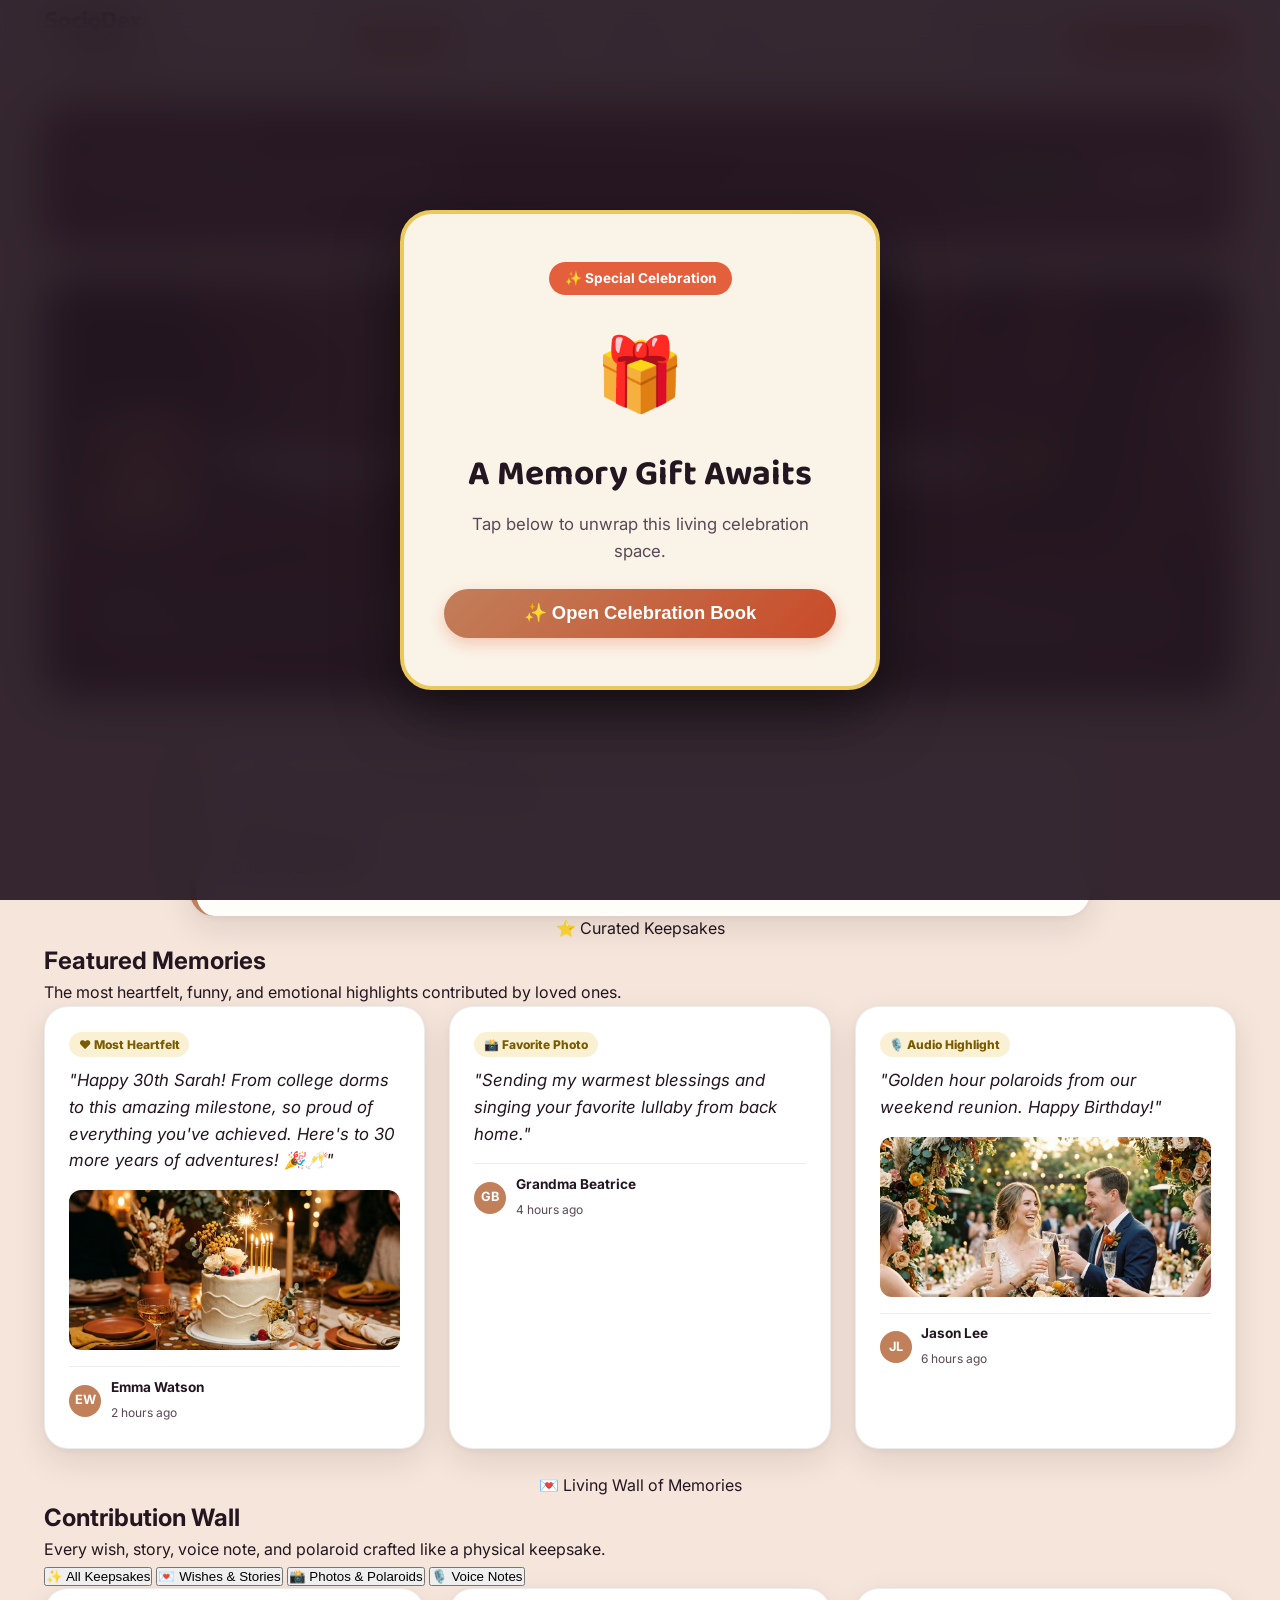
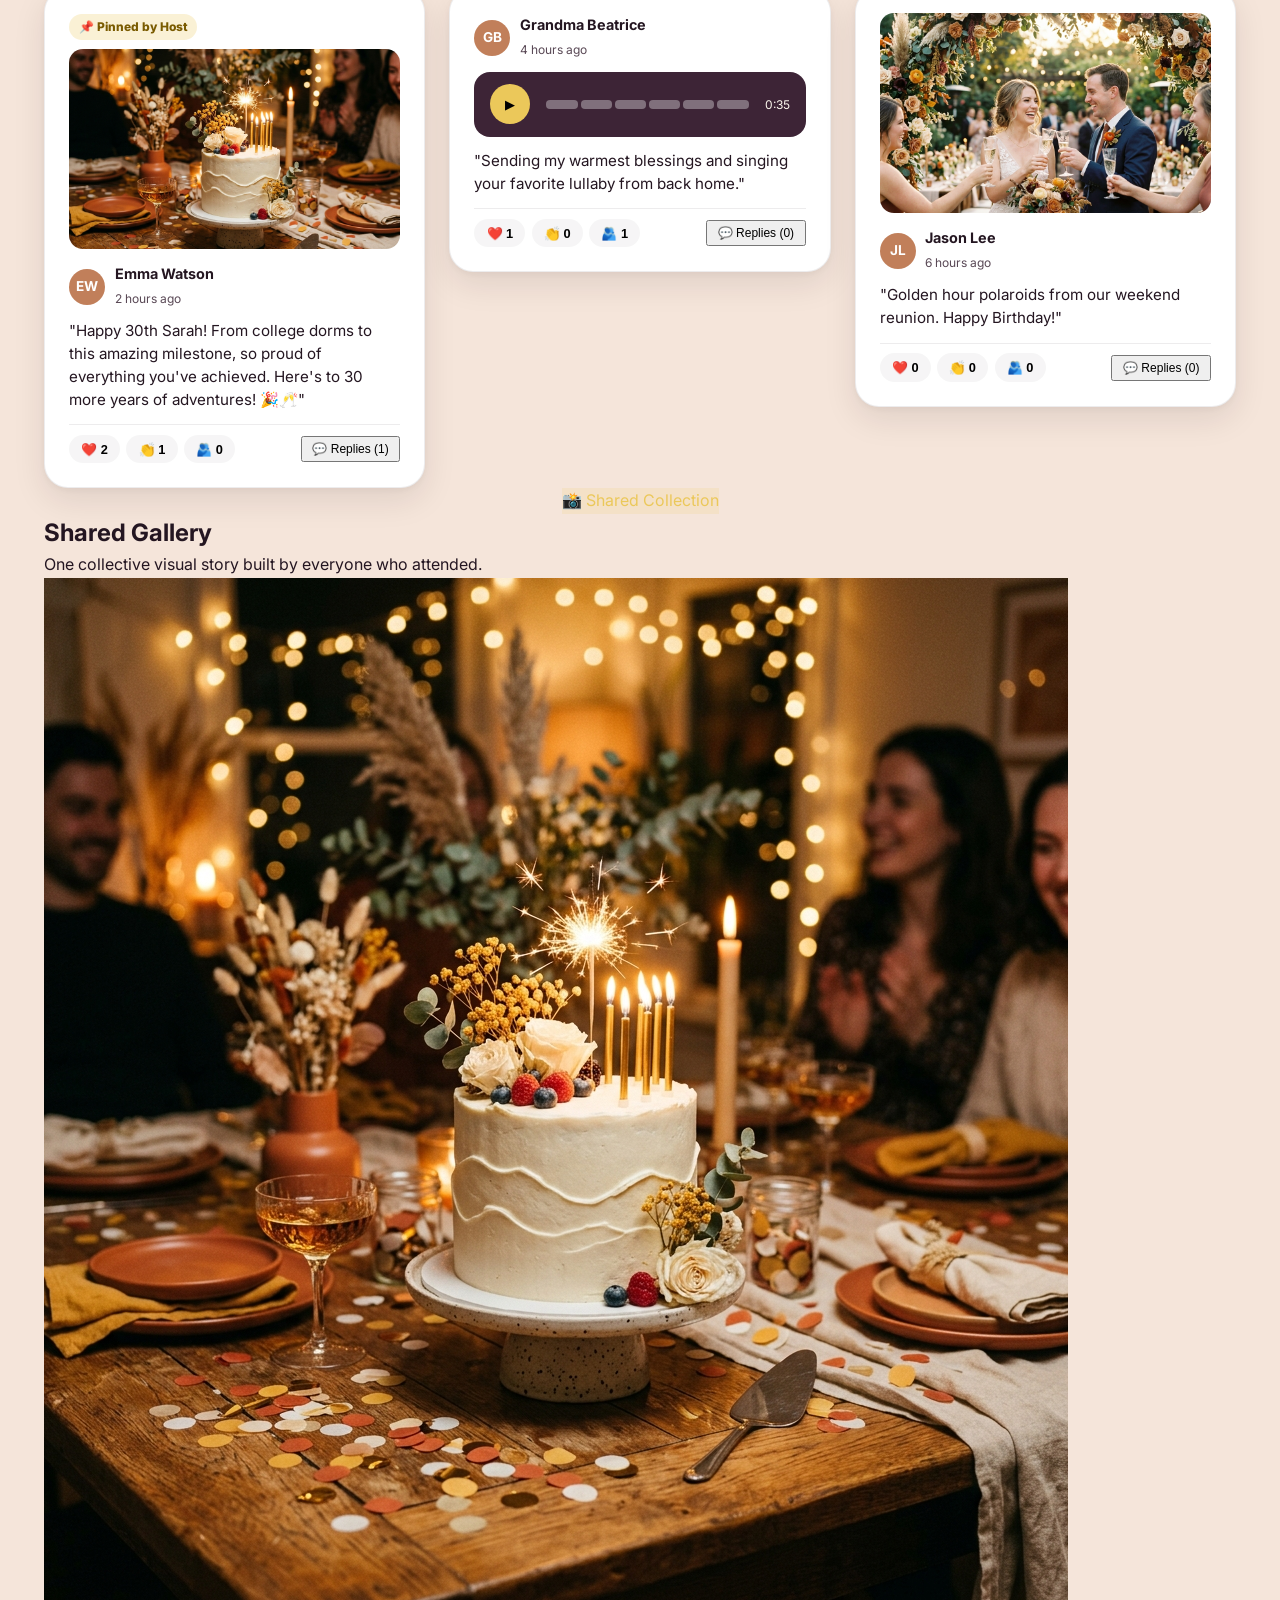
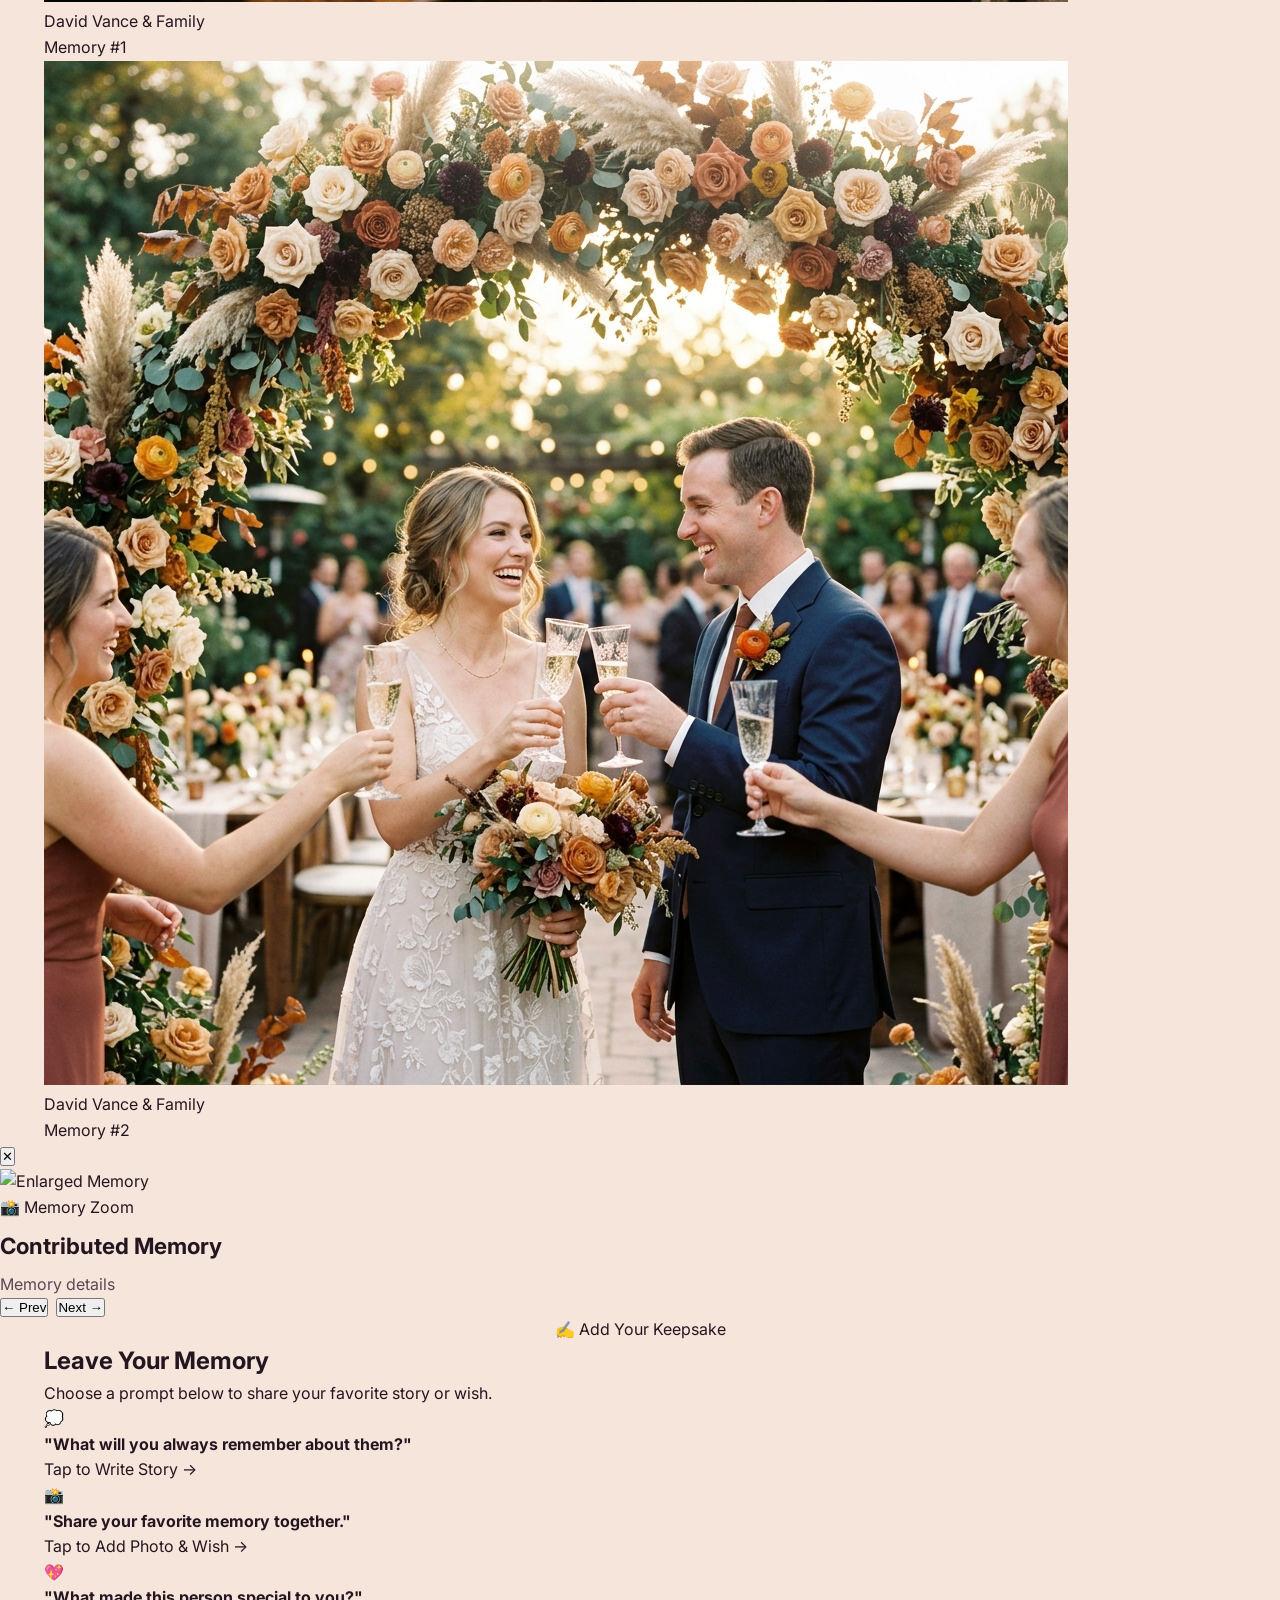
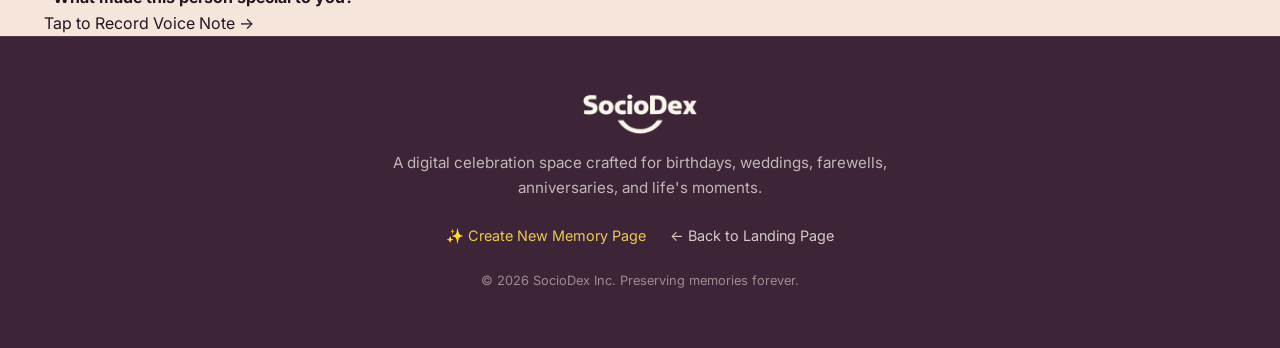
==== commit 58d84509: "Implement Bloom Memory Maker feature (/creator and public memory page /m/[slug]) with persistent sto" ====
--- a/memory.html
+++ b/memory.html
@@ -3,7 +3,7 @@
 <head>
   <meta charset="UTF-8">
   <meta name="viewport" content="width=device-width, initial-scale=1.0">
-  <title>Sarah's 30th Milestone — SocioDex Digital Celebration Space</title>
+  <title>SocioDex — Digital Celebration Space</title>
   <meta name="description" content="A living digital memory page built with love, appreciation, stories, and photos by everyone who matters.">
   
   <!-- Favicon & Stylesheets -->
@@ -19,34 +19,64 @@
   <canvas id="memory-confetti-canvas" style="position:fixed; top:0; left:0; width:100vw; height:100vh; pointer-events:none; z-index:99999;"></canvas>
 
   <!-- ==========================================================================
-       TOP FIXED PRESET TOOLBAR (INTERACTIVE DEMO ENGINE)
+       GIFT / CARD UNWRAPPING REVEAL OVERLAY
        ========================================================================== -->
-  <header class="preset-bar">
+  <div class="gift-unwrap-overlay" id="gift-unwrap-overlay">
+    <div class="gift-box-card">
+      <div class="gift-ribbon-badge">✨ Special Celebration</div>
+      <div class="gift-icon-wrap" id="gift-icon-anim">🎁</div>
+      <h2 style="font-family:var(--font-heading); font-size:2.2rem; margin-bottom:0.5rem; color:var(--color-ink);" id="unwrap-title">A Memory Gift Awaits</h2>
+      <p style="color:var(--color-ink-muted); margin-bottom:1.5rem; font-size:1.05rem;" id="unwrap-subtitle">Tap below to unwrap this living celebration space.</p>
+      <button type="button" class="btn-add-memory" id="btn-unwrap-gift" style="font-size:1.15rem; padding:0.85rem 2.2rem; width:100%; justify-content:center;">
+        ✨ Open Celebration Book
+      </button>
+    </div>
+  </div>
+
+  <!-- ==========================================================================
+       404 NOT FOUND STATE
+       ========================================================================== -->
+  <div class="not-found-container" id="not-found-container" style="display:none; text-align:center; padding:5rem 1.5rem;">
+    <div style="font-size:4rem; margin-bottom:1rem;">🔍</div>
+    <h2 style="font-family:var(--font-heading); font-size:2.5rem; margin-bottom:0.5rem;">Memory Page Not Found</h2>
+    <p style="color:var(--color-ink-muted); max-width:480px; margin:0 auto 2rem auto; font-size:1.1rem;">
+      The requested celebration link could not be found or may have expired.
+    </p>
+    <div style="display:flex; justify-content:center; gap:1rem; flex-wrap:wrap;">
+      <a href="creator.html" class="btn-add-memory" style="text-decoration:none;">✨ Create New Memory Page</a>
+      <a href="memory.html?slug=sarah-30th" class="wall-filter-btn" style="text-decoration:none; padding:0.7rem 1.5rem;">View Sample Demo Page</a>
+    </div>
+  </div>
+
+  <!-- ==========================================================================
+       TOP FIXED TOOLBAR
+       ========================================================================== -->
+  <header class="preset-bar" id="main-memory-bar">
     <div class="container preset-bar-inner">
       <div class="preset-brand">
         <a href="index.html" style="display:flex; align-items:center; text-decoration:none;">
           <img src="assets/images/logo_transparent.png" alt="SocioDex Logo" class="preset-brand-logo" style="height:36px; width:auto;">
         </a>
-        <span class="preset-brand-tag">✨ Memory Space</span>
+        <span class="preset-brand-tag" id="bar-brand-tag">✨ Memory Space</span>
       </div>
 
       <!-- Celebration Preset Switcher -->
       <div class="preset-selector" id="preset-selector-group">
-        <button class="preset-btn active" data-preset="birthday">
-          🎂 Birthday Page
+        <button class="preset-btn active" data-preset="birthday">🎂 Birthday</button>
+        <button class="preset-btn" data-preset="wedding">💍 Wedding</button>
+        <button class="preset-btn" data-preset="farewell">👋 Farewell</button>
+        <button class="preset-btn" data-preset="team">🏆 Team</button>
+      </div>
+
+      <div class="preset-actions">
+        <!-- Host Settings Drawer Trigger -->
+        <button type="button" class="wall-filter-btn" id="btn-toggle-admin-drawer" style="display:none; padding:0.5rem 0.9rem;">
+          ⚙️ Host Settings
         </button>
-        <button class="preset-btn" data-preset="wedding">
-          💍 Wedding Page
+        <!-- Auth Sign In / User Badge -->
+        <button type="button" class="wall-filter-btn" id="btn-user-auth-badge" style="padding:0.5rem 0.9rem;">
+          👤 Sign In
         </button>
-        <button class="preset-btn" data-preset="farewell">
-          👋 Farewell Page
-        </button>
-        <button class="preset-btn" data-preset="team">
-          🏆 Team Milestone
-        </button>
-      </div>
-
-      <div class="preset-actions">
         <button class="btn-add-memory" id="trigger-memory-modal">
           <span>💌</span> Leave a Memory
         </button>
@@ -54,7 +84,28 @@
     </div>
   </header>
 
-  <main>
+  <main id="main-memory-content">
+    <!-- ==========================================================================
+         GUEST RSVP BANNER (Visible when ?gid=[guestId] or guest mode)
+         ========================================================================== -->
+    <div class="container" id="guest-rsvp-banner-wrap" style="display:none; margin-top:1.5rem;">
+      <div class="guest-rsvp-banner">
+        <div>
+          <span style="font-size:0.8rem; text-transform:uppercase; letter-spacing:0.06em; font-weight:800; opacity:0.85;">Guest Invitation RSVP</span>
+          <h3 style="font-family:var(--font-heading); font-size:1.4rem; margin-bottom:0.2rem;" id="rsvp-guest-name-text">Hi Guest! Will you be joining us?</h3>
+          <p style="font-size:0.9rem; opacity:0.9;" id="rsvp-status-detail-text">Please confirm your attendance for the celebration.</p>
+        </div>
+        <div style="display:flex; gap:0.6rem;">
+          <button type="button" class="btn-add-memory" id="btn-rsvp-attending" style="background:#2C5F2E; padding:0.6rem 1.2rem; font-size:0.9rem;">
+            ✓ Attending
+          </button>
+          <button type="button" class="wall-filter-btn" id="btn-rsvp-declined" style="background:rgba(255,255,255,0.2); color:white; border:none; padding:0.6rem 1.2rem; font-size:0.9rem;">
+            ✕ Declined
+          </button>
+        </div>
+      </div>
+    </div>
+
     <!-- ==========================================================================
          SECTION 1: HERO CELEBRATION STAGE
          ========================================================================== -->
@@ -65,6 +116,11 @@
           <div class="hero-cover-overlay"></div>
 
           <div class="hero-cover-content">
+            <!-- Corporate Logo (if enabled) -->
+            <div id="hero-corporate-logo-wrap" style="display:none; margin-bottom:1rem;">
+              <img src="" id="hero-corporate-logo-img" style="height:48px; max-width:200px; object-fit:contain; filter:drop-shadow(0 4px 12px rgba(0,0,0,0.3));" alt="Corporate Brand Logo">
+            </div>
+
             <div class="hero-header-row">
               <div class="hero-portrait-frame">
                 <img src="assets/images/birthday.jpg" id="hero-portrait-image" alt="Profile Portrait">
@@ -79,7 +135,7 @@
                   Happy 30th Birthday, Sarah! ✨
                 </h1>
                 <p class="hero-subtitle-text" id="hero-subtitle-text">
-                  Golden Hour Backyard Party — Gathered with 247 friends and family from around the world.
+                  Golden Hour Backyard Party — Gathered with friends and family.
                 </p>
               </div>
             </div>
@@ -107,16 +163,48 @@
                   <span>Photos</span>
                 </div>
               </div>
-              <div class="stat-pill-card">
-                <span class="stat-icon-wrap">🎥</span>
+              <div class="stat-pill-card" id="stat-rsvp-pill" style="display:none;">
+                <span class="stat-icon-wrap">🥂</span>
                 <div class="stat-info-text">
-                  <strong id="stat-videos-count">34</strong>
-                  <span>Videos</span>
+                  <strong id="stat-rsvp-count">0</strong>
+                  <span>RSVP Attending</span>
                 </div>
               </div>
             </div>
           </div>
         </div>
+      </div>
+    </section>
+
+    <!-- ==========================================================================
+         EVENT DETAILS & SCHEDULE TIMELINE (Shown for Invitation pages)
+         ========================================================================== -->
+    <section class="container" id="section-invitation-details" style="display:none; margin-bottom:3rem;">
+      <div class="story-card-wrapper" style="border-left-color:var(--theme-accent);">
+        <div class="section-eyebrow" style="margin-bottom:0.8rem;">📍 Event Details & Schedule</div>
+        <div class="form-row" style="margin-bottom:1.5rem;">
+          <div>
+            <h3 style="font-size:1.3rem; margin-bottom:0.2rem;" id="invite-venue-name">Grand Garden Estate</h3>
+            <p style="font-size:0.95rem; color:var(--color-ink-muted);" id="invite-venue-addr">742 Evergreen Terrace, Springfield</p>
+            <a href="#" target="_blank" id="btn-maps-link" class="btn-add-memory" style="display:inline-flex; text-decoration:none; margin-top:0.6rem; padding:0.4rem 1rem; font-size:0.85rem;">
+              🗺️ Open in Google Maps ↗
+            </a>
+          </div>
+          <div>
+            <div style="margin-bottom:0.8rem;">
+              <strong style="font-size:0.85rem; text-transform:uppercase; letter-spacing:0.05em; color:var(--color-ink-muted);">Dress Code</strong>
+              <p style="font-size:1.05rem; font-weight:700; color:var(--color-ink);" id="invite-dress-code">Garden Cocktail / Formal</p>
+            </div>
+            <div>
+              <strong style="font-size:0.85rem; text-transform:uppercase; letter-spacing:0.05em; color:var(--color-ink-muted);">Registry / Notes</strong>
+              <p style="font-size:0.95rem; color:var(--color-ink-muted);" id="invite-registry-notes">Your presence is our gift!</p>
+            </div>
+          </div>
+        </div>
+
+        <!-- Schedule Timeline Table -->
+        <h4 style="font-family:var(--font-heading); font-size:1.15rem; margin-bottom:0.8rem;">Event Schedule Timeline</h4>
+        <div id="invite-schedule-timeline" style="display:flex; flex-direction:column; gap:0.6rem;"></div>
       </div>
     </section>
 
@@ -128,21 +216,21 @@
         <div class="story-card-wrapper">
           <div class="story-quote-mark">“</div>
           <p class="story-body-text" id="story-body-text">
-            "Today we're celebrating someone who has inspired friends, family, and colleagues through kindness, curiosity, and unforgettable memories. Turning 30 isn't just another year—it's a celebration of every life you've touched."
+            "Today we're celebrating someone who has inspired friends, family, and colleagues through kindness, curiosity, and unforgettable memories."
           </p>
           <div class="story-footer-byline">
             <div class="story-creator-avatar" id="story-creator-avatar">DV</div>
             <div class="story-creator-meta">
               <h5 id="story-creator-name">David Vance & Family</h5>
-              <p id="story-creator-rel">Organized with love for Sarah • July 2026</p>
-            </div>
-          </div>
-        </div>
-      </div>
-    </section>
-
-    <!-- ==========================================================================
-         SECTION 3: FEATURED MEMORIES (HIGHLIGHT SPOTLIGHT)
+              <p id="story-creator-rel">Organized with love</p>
+            </div>
+          </div>
+        </div>
+      </div>
+    </section>
+
+    <!-- ==========================================================================
+         SECTION 3: FEATURED MEMORIES
          ========================================================================== -->
     <section class="featured-section">
       <div class="container">
@@ -152,82 +240,7 @@
         <h2 class="section-title">Featured Memories</h2>
         <p class="section-desc">The most heartfelt, funny, and emotional highlights contributed by loved ones.</p>
 
-        <div class="featured-grid" id="featured-grid">
-          <!-- Featured Card 1: Most Heartfelt -->
-          <div class="featured-card">
-            <span class="featured-badge badge-heartfelt">❤️ Most Heartfelt</span>
-            <p class="featured-content-quote">
-              "Sarah, you were the first person who made me feel welcome when I moved across the country. I'll never forget our late-night coffee chats and how you always show up when people need you."
-            </p>
-            <div class="featured-author-row">
-              <div class="featured-author-info">
-                <div class="author-mini-avatar" style="background-color:#E4603C; color:white;">EM</div>
-                <div>
-                  <div class="author-name">Emma Watson</div>
-                  <div class="author-rel">Best Friend since 2014</div>
-                </div>
-              </div>
-            </div>
-          </div>
-
-          <!-- Featured Card 2: Favorite Photo -->
-          <div class="featured-card">
-            <span class="featured-badge badge-photo">📸 Favorite Photo</span>
-            <div class="featured-media-preview">
-              <img src="assets/images/wedding.jpg" alt="Featured Photo">
-            </div>
-            <p class="featured-content-quote" style="font-size:0.95rem;">
-              "Polaroid captured at golden hour right before cake cutting! Look at those smiles! 🥳"
-            </p>
-            <div class="featured-author-row">
-              <div class="featured-author-info">
-                <div class="author-mini-avatar" style="background-color:#EBC85A; color:#241621;">JL</div>
-                <div>
-                  <div class="author-name">Jason Lee</div>
-                  <div class="author-rel">College Roommate</div>
-                </div>
-              </div>
-            </div>
-          </div>
-
-          <!-- Featured Card 3: Most Emotional Video -->
-          <div class="featured-card">
-            <span class="featured-badge badge-video">🎥 Most Emotional Video</span>
-            <div class="featured-media-preview">
-              <img src="assets/images/farewell.jpg" alt="Featured Video">
-              <div class="play-overlay-btn" class="open-video-demo">▶</div>
-            </div>
-            <p class="featured-content-quote" style="font-size:0.95rem;">
-              "Surprise video message compiled from 18 high school friends spread across 4 continents."
-            </p>
-            <div class="featured-author-row">
-              <div class="featured-author-info">
-                <div class="author-mini-avatar" style="background-color:#5C3A50; color:white;">MK</div>
-                <div>
-                  <div class="author-name">Maya & Kevin</div>
-                  <div class="author-rel">High School Crew</div>
-                </div>
-              </div>
-            </div>
-          </div>
-
-          <!-- Featured Card 4: Creator's Pick -->
-          <div class="featured-card">
-            <span class="featured-badge badge-creator">⭐ Creator's Pick</span>
-            <p class="featured-content-quote">
-              "Three decades of pure joy, warmth, and resilience. Watching you grow into the leader, friend, and human you are today is the greatest blessing of our lives."
-            </p>
-            <div class="featured-author-row">
-              <div class="featured-author-info">
-                <div class="author-mini-avatar" style="background-color:#C94B29; color:white;">M&D</div>
-                <div>
-                  <div class="author-name">Mom & Dad</div>
-                  <div class="author-rel">Family</div>
-                </div>
-              </div>
-            </div>
-          </div>
-        </div>
+        <div class="featured-grid" id="featured-grid"></div>
       </div>
     </section>
 
@@ -251,181 +264,7 @@
         </div>
 
         <!-- Masonry Grid Wall -->
-        <div class="keepsake-grid" id="keepsake-grid">
-
-          <!-- Keepsake 1: Letter Wish Foldable -->
-          <div class="keepsake-card card-style-letter" data-type="wish">
-            <div class="card-header-bar">
-              <div class="contributor-meta">
-                <div class="contributor-avatar" style="background-color:#E4603C;">AR</div>
-                <div>
-                  <div class="contributor-name">Alex Rivera</div>
-                  <div class="contributor-tag">Colleague</div>
-                </div>
-              </div>
-              <span class="card-timestamp">2h ago</span>
-            </div>
-            <p class="keepsake-text">
-              "Happy Birthday Sarah! Working with you over the past 3 years has been absolute joy. You bring positive energy into every single room!"
-            </p>
-            <div class="letter-foldable">
-              <span class="letter-fold-toggle">✉️ Open Full Letter...</span>
-              <div class="letter-full-text">
-                "I still remember our first team retreat when we stayed up until 3 AM brainstorming our flagship project. Thank you for always believing in the team and guiding us with patience."
-              </div>
-            </div>
-            <div class="keepsake-card-footer">
-              <div class="reaction-btn-group">
-                <button class="reaction-btn reaction-trigger"><span class="reaction-icon">❤️</span> <span class="reaction-count">42</span></button>
-                <button class="reaction-btn reaction-trigger"><span class="reaction-icon">🥂</span> <span class="reaction-count">19</span></button>
-              </div>
-              <span style="font-size:0.75rem; color:var(--color-ink-light);">Keepsake #104</span>
-            </div>
-          </div>
-
-          <!-- Keepsake 2: Polaroid Photo Card -->
-          <div class="keepsake-card card-style-polaroid" data-type="photo">
-            <div class="polaroid-img-frame">
-              <img src="assets/images/birthday.jpg" alt="Polaroid Memory">
-            </div>
-            <div class="card-header-bar">
-              <div class="contributor-meta">
-                <div class="contributor-avatar" style="background-color:#EBC85A; color:#241621;">SK</div>
-                <div>
-                  <div class="contributor-name">Sophia Chen</div>
-                  <div class="contributor-tag">College Friend</div>
-                </div>
-              </div>
-              <span class="card-timestamp">4h ago</span>
-            </div>
-            <p class="keepsake-text handwritten-text" style="font-size:1.3rem; margin-bottom:0.5rem;">
-              "Golden hour laughs with the birthday girl! 🌅"
-            </p>
-            <div class="keepsake-card-footer">
-              <div class="reaction-btn-group">
-                <button class="reaction-btn reaction-trigger"><span class="reaction-icon">💖</span> <span class="reaction-count">88</span></button>
-                <button class="reaction-btn reaction-trigger"><span class="reaction-icon">✨</span> <span class="reaction-count">34</span></button>
-              </div>
-              <span style="font-size:0.75rem; color:var(--color-ink-light);">Polaroid #82</span>
-            </div>
-          </div>
-
-          <!-- Keepsake 3: Audio Voice Note -->
-          <div class="keepsake-card card-style-audio" data-type="audio">
-            <div class="card-header-bar">
-              <div class="contributor-meta">
-                <div class="contributor-avatar" style="background-color:#5C3A50;">GB</div>
-                <div>
-                  <div class="contributor-name">Grandma Beatrice</div>
-                  <div class="contributor-tag">Family</div>
-                </div>
-              </div>
-              <span class="card-timestamp">5h ago</span>
-            </div>
-
-            <!-- Voice Note Audio Visualizer -->
-            <div class="audio-player-box">
-              <button class="audio-play-btn">▶</button>
-              <div class="audio-waveform-canvas">
-                <div class="wave-bar"></div>
-                <div class="wave-bar"></div>
-                <div class="wave-bar"></div>
-                <div class="wave-bar"></div>
-                <div class="wave-bar"></div>
-                <div class="wave-bar"></div>
-                <div class="wave-bar"></div>
-                <div class="wave-bar"></div>
-                <div class="wave-bar"></div>
-                <div class="wave-bar"></div>
-              </div>
-              <span class="audio-duration">0:42</span>
-            </div>
-
-            <p class="keepsake-text" style="font-size:0.9rem; font-style:italic;">
-              "Sending my warmest blessings and singing your favorite lullaby from back home."
-            </p>
-            <div class="keepsake-card-footer">
-              <div class="reaction-btn-group">
-                <button class="reaction-btn reaction-trigger"><span class="reaction-icon">🥹</span> <span class="reaction-count">112</span></button>
-                <button class="reaction-btn reaction-trigger"><span class="reaction-icon">❤️</span> <span class="reaction-count">95</span></button>
-              </div>
-              <span style="font-size:0.75rem; color:var(--color-ink-light);">Voice Note #14</span>
-            </div>
-          </div>
-
-          <!-- Keepsake 4: Story Card -->
-          <div class="keepsake-card" data-type="wish">
-            <div class="card-header-bar">
-              <div class="contributor-meta">
-                <div class="contributor-avatar" style="background-color:#C94B29;">JD</div>
-                <div>
-                  <div class="contributor-name">Julian & Daniel</div>
-                  <div class="contributor-tag">Mentors</div>
-                </div>
-              </div>
-              <span class="card-timestamp">6h ago</span>
-            </div>
-            <p class="keepsake-text">
-              "We remember meeting Sarah at her university design showcase 8 years ago. Her passion for creating human experiences was evident even then. So thrilled for everything you've achieved!"
-            </p>
-            <div class="keepsake-card-footer">
-              <div class="reaction-btn-group">
-                <button class="reaction-btn reaction-trigger"><span class="reaction-icon">⭐</span> <span class="reaction-count">56</span></button>
-              </div>
-              <span style="font-size:0.75rem; color:var(--color-ink-light);">Story #45</span>
-            </div>
-          </div>
-
-          <!-- Keepsake 5: Group Photo Polaroid -->
-          <div class="keepsake-card card-style-polaroid" data-type="photo">
-            <div class="polaroid-img-frame">
-              <img src="assets/images/farewell.jpg" alt="Group moment">
-            </div>
-            <div class="card-header-bar">
-              <div class="contributor-meta">
-                <div class="contributor-avatar" style="background-color:#3D2436;">TA</div>
-                <div>
-                  <div class="contributor-name">Team Alpha</div>
-                  <div class="contributor-tag">Work Family</div>
-                </div>
-              </div>
-              <span class="card-timestamp">8h ago</span>
-            </div>
-            <p class="keepsake-text">
-              "Surprise cake cutting at the office before the weekend celebration! 🎂🎉"
-            </p>
-            <div class="keepsake-card-footer">
-              <div class="reaction-btn-group">
-                <button class="reaction-btn reaction-trigger"><span class="reaction-icon">🥳</span> <span class="reaction-count">130</span></button>
-              </div>
-              <span style="font-size:0.75rem; color:var(--color-ink-light);">Photo #190</span>
-            </div>
-          </div>
-
-          <!-- Keepsake 6: Funny Wish Card -->
-          <div class="keepsake-card card-style-letter" data-type="wish">
-            <div class="card-header-bar">
-              <div class="contributor-meta">
-                <div class="contributor-avatar" style="background-color:#EBC85A; color:#241621;">MR</div>
-                <div>
-                  <div class="contributor-name">Marcus Vance</div>
-                  <div class="contributor-tag">Brother</div>
-                </div>
-              </div>
-              <span class="card-timestamp">10h ago</span>
-            </div>
-            <p class="keepsake-text">
-              "Officially welcoming you to the 30s club! Don't worry, bedtime moves from midnight to 9:30 PM, but the coffee gets better! ☕😂"
-            </p>
-            <div class="keepsake-card-footer">
-              <div class="reaction-btn-group">
-                <button class="reaction-btn reaction-trigger"><span class="reaction-icon">😂</span> <span class="reaction-count">154</span></button>
-              </div>
-              <span style="font-size:0.75rem; color:var(--color-ink-light);">Keepsake #67</span>
-            </div>
-          </div>
-
-        </div>
+        <div class="keepsake-grid" id="keepsake-grid"></div>
       </div>
     </section>
 
@@ -440,39 +279,7 @@
         <h2 class="section-title">Shared Gallery</h2>
         <p class="section-desc">One collective visual story built by everyone who attended.</p>
 
-        <div class="gallery-grid" id="gallery-grid">
-          <div class="gallery-item tall" data-src="assets/images/birthday.jpg" data-author="Emma Watson" data-caption="Sunlight through the garden trees during toasts.">
-            <img src="assets/images/birthday.jpg" alt="Gallery Photo 1">
-            <div class="gallery-overlay-meta">
-              <div class="gallery-uploader">Emma Watson</div>
-              <div class="gallery-caption">Garden toast moments 🥂</div>
-            </div>
-          </div>
-
-          <div class="gallery-item wide" data-src="assets/images/wedding.jpg" data-author="David Vance" data-caption="Group photo of all 45 dinner guests around the table.">
-            <img src="assets/images/wedding.jpg" alt="Gallery Photo 2">
-            <div class="gallery-overlay-meta">
-              <div class="gallery-uploader">David Vance</div>
-              <div class="gallery-caption">Full table celebration 🕯️</div>
-            </div>
-          </div>
-
-          <div class="gallery-item" data-src="assets/images/farewell.jpg" data-author="Marcus Vance" data-caption="Cake cutting countdown!">
-            <img src="assets/images/farewell.jpg" alt="Gallery Photo 3">
-            <div class="gallery-overlay-meta">
-              <div class="gallery-uploader">Marcus Vance</div>
-              <div class="gallery-caption">Cake surprise! 🎂</div>
-            </div>
-          </div>
-
-          <div class="gallery-item tall" data-src="assets/images/birthday.jpg" data-author="Sophia Chen" data-caption="High school squad reunion.">
-            <img src="assets/images/birthday.jpg" alt="Gallery Photo 4">
-            <div class="gallery-overlay-meta">
-              <div class="gallery-uploader">Sophia Chen</div>
-              <div class="gallery-caption">Squad reunion ✨</div>
-            </div>
-          </div>
-        </div>
+        <div class="gallery-grid" id="gallery-grid"></div>
       </div>
     </section>
 
@@ -486,148 +293,16 @@
         <div class="lightbox-details">
           <div>
             <div class="section-eyebrow" style="margin-bottom:0.5rem;">📸 Memory Zoom</div>
-            <h3 id="lightbox-author" style="font-size:1.4rem; margin-bottom:0.5rem;">Contributed by Emma</h3>
-            <p id="lightbox-caption" style="font-size:1rem; color:var(--color-ink-muted);">Memory description here.</p>
-          </div>
-          <div>
-            <button class="btn-add-memory" style="width:100%; justify-content:center;" id="lightbox-like-btn">❤️ Love This Memory</button>
-          </div>
-        </div>
-      </div>
-    </div>
-
-    <!-- ==========================================================================
-         SECTION 6: CELEBRATION TIMELINE
-         ========================================================================== -->
-    <section class="timeline-section">
-      <div class="container">
-        <div class="section-eyebrow" style="display:table; margin-left:auto; margin-right:auto;">
-          🕒 Unfolding Journey
-        </div>
-        <h2 class="section-title">Celebration Timeline</h2>
-        <p class="section-desc">How the day unfolded step by step as love and wishes poured in.</p>
-
-        <div class="timeline-vertical-path">
-          <div class="timeline-event-card">
-            <span class="timeline-time-badge">9:00 AM</span>
-            <h4 class="timeline-event-title">Memory Page Created</h4>
-            <p class="timeline-event-desc">David & family created Sarah's 30th celebration link and sent out private invitations.</p>
-          </div>
-
-          <div class="timeline-event-card">
-            <span class="timeline-time-badge">10:15 AM</span>
-            <h4 class="timeline-event-title">First Wishes Received</h4>
-            <p class="timeline-event-desc">Emma and college friends added the first batch of polaroid memories and audio notes.</p>
-          </div>
-
-          <div class="timeline-event-card">
-            <span class="timeline-time-badge">1:00 PM</span>
-            <h4 class="timeline-event-title">Office Team Surprise Video</h4>
-            <p class="timeline-event-desc">Team Alpha uploaded the 5-minute video compilation recorded during Friday lunch.</p>
-          </div>
-
-          <div class="timeline-event-card">
-            <span class="timeline-time-badge">6:30 PM</span>
-            <h4 class="timeline-event-title">Golden Hour Garden Party Begins</h4>
-            <p class="timeline-event-desc">Guests arrived, scanned the table QR code, and live-uploaded cake cutting photos.</p>
-          </div>
-
-          <div class="timeline-event-card">
-            <span class="timeline-time-badge">11:00 PM</span>
-            <h4 class="timeline-event-title">Family Album Completed</h4>
-            <p class="timeline-event-desc">Relatives from 8 countries added 120+ photos, completing the 30th birthday scrapbook.</p>
-          </div>
-        </div>
-      </div>
-    </section>
-
-    <!-- ==========================================================================
-         SECTION 7: PEOPLE WHO MADE THIS SPECIAL (CONTRIBUTOR CLUSTERS)
-         ========================================================================== -->
-    <section class="people-section">
-      <div class="container">
-        <div class="section-eyebrow" style="display:table; margin-left:auto; margin-right:auto;">
-          👨‍👩‍👧‍👦 Relationship Circles
-        </div>
-        <h2 class="section-title">People Who Made This Special</h2>
-        <p class="section-desc">Every contribution represents a lifelong relationship.</p>
-
-        <div class="people-groups-grid">
-          <!-- Group 1: Family -->
-          <div class="people-group-card">
-            <div class="people-group-header">
-              <h4 class="people-group-title">🏡 Family</h4>
-              <span class="people-count-pill">24 Contributors</span>
-            </div>
-            <div class="contributor-avatar-cluster">
-              <div class="cluster-avatar-item" style="background-color:#E4603C;" data-name="David Vance (Father)">DV</div>
-              <div class="cluster-avatar-item" style="background-color:#EBC85A; color:#241621;" data-name="Mom">M</div>
-              <div class="cluster-avatar-item" style="background-color:#5C3A50;" data-name="Grandma Beatrice">GB</div>
-              <div class="cluster-avatar-item" style="background-color:#C94B29;" data-name="Marcus (Brother)">MV</div>
-              <div class="cluster-avatar-item" style="background-color:#3D2436;" data-name="Uncle Rob">UR</div>
-            </div>
-          </div>
-
-          <!-- Group 2: College Friends -->
-          <div class="people-group-card">
-            <div class="people-group-header">
-              <h4 class="people-group-title">🎓 College Friends</h4>
-              <span class="people-count-pill">68 Contributors</span>
-            </div>
-            <div class="contributor-avatar-cluster">
-              <div class="cluster-avatar-item" style="background-color:#5C3A50;" data-name="Sophia Chen">SC</div>
-              <div class="cluster-avatar-item" style="background-color:#E4603C;" data-name="Jason Lee">JL</div>
-              <div class="cluster-avatar-item" style="background-color:#EBC85A; color:#241621;" data-name="Chloe Vance">CV</div>
-              <div class="cluster-avatar-item" style="background-color:#C94B29;" data-name="Alex Rivera">AR</div>
-            </div>
-          </div>
-
-          <!-- Group 3: Colleagues -->
-          <div class="people-group-card">
-            <div class="people-group-header">
-              <h4 class="people-group-title">🏢 Colleagues & Team</h4>
-              <span class="people-count-pill">112 Contributors</span>
-            </div>
-            <div class="contributor-avatar-cluster">
-              <div class="cluster-avatar-item" style="background-color:#3D2436;" data-name="Team Alpha">TA</div>
-              <div class="cluster-avatar-item" style="background-color:#E4603C;" data-name="Julian (Design Lead)">JD</div>
-              <div class="cluster-avatar-item" style="background-color:#EBC85A; color:#241621;" data-name="Emma Watson">EW</div>
-              <div class="cluster-avatar-item" style="background-color:#5C3A50;" data-name="Kevin M.">KM</div>
-            </div>
-          </div>
-        </div>
-      </div>
-    </section>
-
-    <!-- ==========================================================================
-         SECTION 8: MEMORY HIGHLIGHT STATS
-         ========================================================================== -->
-    <section class="stats-section">
-      <div class="container">
-        <div class="highlight-stats-grid">
-          <div class="stat-box-item">
-            <div class="stat-number">247</div>
-            <div class="stat-label">Contributors</div>
-          </div>
-          <div class="stat-box-item">
-            <div class="stat-number">8</div>
-            <div class="stat-label">Countries</div>
-          </div>
-          <div class="stat-box-item">
-            <div class="stat-number">812</div>
-            <div class="stat-label">Photos Saved</div>
-          </div>
-          <div class="stat-box-item">
-            <div class="stat-number">34</div>
-            <div class="stat-label">Videos Shared</div>
-          </div>
-          <div class="stat-box-item">
-            <div class="stat-number">126</div>
-            <div class="stat-label">Stories Written</div>
-          </div>
-        </div>
-      </div>
-    </section>
+            <h3 id="lightbox-author" style="font-size:1.4rem; margin-bottom:0.5rem;">Contributed Memory</h3>
+            <p id="lightbox-caption" style="font-size:1rem; color:var(--color-ink-muted);">Memory details</p>
+          </div>
+          <div style="display:flex; gap:0.5rem;">
+            <button class="wall-filter-btn" id="lightbox-prev-btn">← Prev</button>
+            <button class="wall-filter-btn" id="lightbox-next-btn">Next →</button>
+          </div>
+        </div>
+      </div>
+    </div>
 
     <!-- ==========================================================================
          SECTION 9: LEAVE YOUR MEMORY (PROMPT DRAWER)
@@ -667,7 +342,7 @@
       <div class="creation-modal-box">
         <button class="modal-close-icon" id="close-creation-modal">✕</button>
         <div class="section-eyebrow" style="margin-bottom:0.5rem;">✨ Create Keepsake</div>
-        <h3 style="font-size:1.5rem; margin-bottom:1.25rem;">Share a Memory for Sarah</h3>
+        <h3 style="font-size:1.5rem; margin-bottom:1.25rem;">Share a Memory</h3>
 
         <form id="creation-form">
           <div class="creation-form-group">
@@ -680,7 +355,7 @@
           </div>
 
           <div class="creation-form-group">
-            <label>Your Name</label>
+            <label>Your Name *</label>
             <input type="text" id="input-author" class="creation-input" placeholder="e.g. Maya Lin" required>
           </div>
 
@@ -695,55 +370,102 @@
           </div>
 
           <div class="creation-form-group">
-            <label>Your Memory or Message</label>
+            <label>Your Memory or Message *</label>
             <textarea id="input-message" class="creation-textarea" rows="4" placeholder="Write your heartfelt message here..." required></textarea>
           </div>
 
-          <button type="submit" class="btn-add-memory" style="width:100%; justify-content:center; padding:0.9rem; font-size:1.05rem;">
+          <!-- Photo Upload Input -->
+          <div class="creation-form-group" id="modal-photo-upload-group" style="display:none;">
+            <label>Attach Photo</label>
+            <input type="file" id="modal-photo-file" accept="image/*" class="creation-input">
+          </div>
+
+          <!-- Upload Progress Animation -->
+          <div id="upload-progress-bar-wrap" style="display:none; margin-bottom:1rem;">
+            <div style="font-size:0.85rem; font-weight:700; margin-bottom:0.3rem;">Uploading Memory...</div>
+            <div style="width:100%; height:6px; background:#EEE; border-radius:4px; overflow:hidden;">
+              <div id="upload-progress-fill" style="width:0%; height:100%; background:var(--color-terracotta); transition:width 0.3s linear;"></div>
+            </div>
+          </div>
+
+          <button type="submit" class="btn-add-memory" id="btn-submit-keepsake" style="width:100%; justify-content:center; padding:0.9rem; font-size:1.05rem;">
             ✨ Post Memory to Celebration Wall
           </button>
         </form>
       </div>
     </div>
 
-    <!-- ==========================================================================
-         SECTION 10: RELATED LIFE MOMENTS
-         ========================================================================== -->
-    <section class="life-moments-section">
-      <div class="container">
-        <div class="section-eyebrow" style="display:table; margin-left:auto; margin-right:auto;">
-          📖 Life Journey
-        </div>
-        <h2 class="section-title">Related Life Moments</h2>
-        <p class="section-desc">Life is a continuous collection of moments, not isolated events.</p>
-
-        <div class="moments-cards-row">
-          <div class="moment-card">
-            <div class="moment-card-icon">🎓</div>
-            <h4 class="moment-card-title">Graduation 2018</h4>
-            <span class="moment-card-year">148 Memories Preserved</span>
-          </div>
-
-          <div class="moment-card">
-            <div class="moment-card-icon">💼</div>
-            <h4 class="moment-card-title">Promotion Party</h4>
-            <span class="moment-card-year">2022 • 86 Memories</span>
-          </div>
-
-          <div class="moment-card" style="border-color:var(--color-terracotta);">
-            <div class="moment-card-icon">🎂</div>
-            <h4 class="moment-card-title">30th Birthday (Active)</h4>
-            <span class="moment-card-year">2026 • 1,479 Keepsakes</span>
-          </div>
-
-          <div class="moment-card">
-            <div class="moment-card-icon">💍</div>
-            <h4 class="moment-card-title">Upcoming Wedding</h4>
-            <span class="moment-card-year">Planned 2027</span>
-          </div>
-        </div>
-      </div>
-    </section>
+    <!-- SIMULATED AUTH MODAL -->
+    <div class="creation-modal-overlay" id="sim-auth-modal">
+      <div class="creation-modal-box" style="max-width:440px;">
+        <button class="modal-close-icon" id="close-auth-modal">✕</button>
+        <div class="section-eyebrow" style="margin-bottom:0.5rem;">🔐 Sign In Required</div>
+        <h3 style="font-size:1.4rem; margin-bottom:0.5rem;">Sign In to Contribute</h3>
+        <p style="font-size:0.9rem; color:var(--color-ink-muted); margin-bottom:1.25rem;">Enter your email to simulate instant magic link authentication.</p>
+
+        <form id="sim-auth-form">
+          <div class="creation-form-group">
+            <label>Your Name *</label>
+            <input type="text" id="auth-input-name" class="creation-input" placeholder="e.g. Alex Rivera" required>
+          </div>
+          <div class="creation-form-group">
+            <label>Email Address *</label>
+            <input type="email" id="auth-input-email" class="creation-input" placeholder="e.g. alex@example.com" required>
+          </div>
+          <button type="submit" class="btn-add-memory" style="width:100%; justify-content:center; padding:0.85rem;">
+            ⚡ Instant Magic Link Sign In
+          </button>
+        </form>
+      </div>
+    </div>
+
+    <!-- HOST ADMIN CONTROL DRAWER MODAL -->
+    <div class="admin-drawer-overlay" id="admin-drawer-overlay">
+      <div class="admin-drawer-box">
+        <button class="modal-close-icon" id="close-admin-drawer">✕</button>
+        <div class="section-eyebrow" style="margin-bottom:0.5rem;">⚙️ Host Control Center</div>
+        <h3 style="font-size:1.5rem; margin-bottom:1.25rem;">Page Settings & Moderation</h3>
+
+        <!-- Settings Tabs -->
+        <div style="margin-bottom:1.5rem;">
+          <h4 style="font-family:var(--font-heading); font-size:1.1rem; margin-bottom:0.6rem;">Contribution Access Control</h4>
+          <div style="display:flex; flex-direction:column; gap:0.5rem;">
+            <label style="display:flex; align-items:center; gap:0.5rem; font-size:0.9rem; cursor:pointer;">
+              <input type="radio" name="drawer-privacy" value="open" id="drawer-privacy-open"> Public / Open (Anyone can post)
+            </label>
+            <label style="display:flex; align-items:center; gap:0.5rem; font-size:0.9rem; cursor:pointer;">
+              <input type="radio" name="drawer-privacy" value="guests" id="drawer-privacy-guests"> Guests Only (Guests with link)
+            </label>
+            <label style="display:flex; align-items:center; gap:0.5rem; font-size:0.9rem; cursor:pointer;">
+              <input type="radio" name="drawer-privacy" value="closed" id="drawer-privacy-closed"> Host Only / Closed
+            </label>
+          </div>
+        </div>
+
+        <div style="margin-bottom:1.5rem;">
+          <label style="display:flex; align-items:center; justify-content:space-between; font-weight:700; font-size:0.95rem; cursor:pointer;">
+            <span>Auto-Approve Contributions</span>
+            <input type="checkbox" id="drawer-auto-approve" style="width:20px; height:20px; accent-color:var(--color-terracotta);">
+          </label>
+        </div>
+
+        <!-- Expiration Date Picker -->
+        <div class="creation-form-group">
+          <label>Page Expiry Datetime (Optional)</label>
+          <input type="datetime-local" id="drawer-expires-at" class="creation-input">
+        </div>
+
+        <!-- Pending Moderation Queue -->
+        <div style="margin-top:2rem;">
+          <h4 style="font-family:var(--font-heading); font-size:1.2rem; margin-bottom:0.8rem;">Pending Moderation Queue (<span id="pending-count-text">0</span>)</h4>
+          <div id="moderation-queue-container" style="display:flex; flex-direction:column; gap:0.8rem; max-height:280px; overflow-y:auto;"></div>
+        </div>
+
+        <button type="button" class="btn-add-memory" id="btn-save-drawer-settings" style="width:100%; justify-content:center; margin-top:1.5rem; padding:0.85rem;">
+          ✓ Save Host Settings
+        </button>
+      </div>
+    </div>
 
   </main>
 
@@ -759,8 +481,8 @@
         A digital celebration space crafted for birthdays, weddings, farewells, anniversaries, and life's moments.
       </p>
       <div style="display:flex; justify-content:center; gap:1.5rem; font-size:0.9rem; margin-bottom:1.5rem;">
-        <a href="index.html" style="color:var(--color-mustard); text-decoration:none;">← Back to Landing Page</a>
-        <a href="#preset-selector-group" style="color:rgba(251,246,236,0.8); text-decoration:none;">Switch Theme Preset</a>
+        <a href="creator.html" style="color:var(--color-mustard); text-decoration:none;">✨ Create New Memory Page</a>
+        <a href="index.html" style="color:rgba(251,246,236,0.8); text-decoration:none;">← Back to Landing Page</a>
       </div>
       <p style="font-size:0.8rem; color:rgba(251,246,236,0.5);">
         © 2026 SocioDex Inc. Preserving memories forever.
@@ -769,6 +491,7 @@
   </footer>
 
   <!-- Scripts -->
+  <script src="store.js"></script>
   <script src="memory.js"></script>
 </body>
 </html>
--- a/memory.css
+++ b/memory.css
@@ -5,11 +5,7 @@
 
 @import url('https://fonts.googleapis.com/css2?family=Baloo+2:wght@500;600;700;800&family=Caveat:wght@600;700&family=Inter:ital,wght@0,300;0,400;0,500;0,600;0,700;1,400&display=swap');
 
-/* --------------------------------------------------------------------------
-   1. DESIGN TOKENS & CSS VARIABLES
-   -------------------------------------------------------------------------- */
 :root {
-  /* Brand Core */
   --color-cream: #FBF6EC;
   --color-cream-light: #FFFDF9;
   --color-cream-card: #F5ECC4;
@@ -37,39 +33,23 @@
   
   --color-white: #FFFFFF;
   --color-wax-red: #B83227;
-  --color-gold-foil: #D4AF37;
-
-  /* Theme Dynamic Variables (Overridden per preset) */
-  --theme-primary: var(--color-terracotta);
-  --theme-secondary: var(--color-mustard);
-  --theme-accent: var(--color-dark-plum);
-  --theme-bg-gradient: radial-gradient(circle at 50% 0%, rgba(235, 200, 90, 0.22) 0%, transparent 70%);
-
-  /* Fonts */
+
+  --theme-bg: var(--color-cream);
+  --theme-accent: var(--color-terracotta);
+  --theme-card: var(--color-cream-paper);
+
   --font-heading: 'Baloo 2', cursive, sans-serif;
-  --font-body: 'Inter', system-ui, -apple-system, BlinkMacSystemFont, sans-serif;
+  --font-body: 'Inter', sans-serif;
   --font-handwritten: 'Caveat', cursive, sans-serif;
 
-  /* Keepsake Shadows */
   --shadow-polaroid: 0 12px 32px rgba(36, 22, 33, 0.1), 0 2px 6px rgba(36, 22, 33, 0.04);
   --shadow-card-float: 0 18px 40px rgba(36, 22, 33, 0.12);
-  --shadow-wax-seal: 0 6px 16px rgba(184, 50, 39, 0.35);
-  --shadow-glow: 0 0 25px rgba(228, 96, 60, 0.25);
-
-  /* Border Radii */
-  --radius-polaroid: 16px;
+
   --radius-card: 24px;
   --radius-pill: 9999px;
-  --radius-badge: 12px;
-
-  /* Layout */
   --max-width: 1240px;
-  --header-height: 70px;
-}
-
-/* --------------------------------------------------------------------------
-   2. GLOBAL RESET & CELEBRATION CANVAS
-   -------------------------------------------------------------------------- */
+}
+
 *, *::before, *::after {
   box-sizing: border-box;
   margin: 0;
@@ -79,35 +59,16 @@
 html {
   scroll-behavior: smooth;
   font-size: 16px;
-  -webkit-font-smoothing: antialiased;
 }
 
 body {
   font-family: var(--font-body);
-  background-color: var(--color-cream);
+  background-color: var(--theme-bg);
   color: var(--color-ink);
   line-height: 1.6;
   overflow-x: hidden;
-  position: relative;
-  background-image: 
-    radial-gradient(circle at 10% 20%, rgba(235, 200, 90, 0.08) 0%, transparent 40%),
-    radial-gradient(circle at 90% 80%, rgba(228, 96, 60, 0.06) 0%, transparent 40%);
-}
-
-.scrapbook-texture-overlay {
-  position: fixed;
-  top: 0;
-  left: 0;
-  width: 100vw;
-  height: 100vh;
-  pointer-events: none;
-  z-index: 1;
-  opacity: 0.025;
-  background: radial-gradient(#000 1px, transparent 0);
-  background-size: 24px 24px;
-}
-
-/* Container */
+}
+
 .container {
   width: 100%;
   max-width: var(--max-width);
@@ -115,71 +76,85 @@
   margin-right: auto;
   padding-left: 1.5rem;
   padding-right: 1.5rem;
-  position: relative;
-  z-index: 2;
-}
-
-/* Typography */
-h1, h2, h3, h4, h5 {
-  font-family: var(--font-heading);
-  color: var(--color-ink);
-  line-height: 1.15;
-  font-weight: 700;
-}
-
-.handwritten-text {
-  font-family: var(--font-handwritten);
-  font-size: 1.5rem;
-  color: var(--color-terracotta);
-  transform: rotate(-2deg);
+}
+
+/* ==========================================================================
+   UNWRAPPING GIFT REVEAL OVERLAY
+   ========================================================================== */
+.gift-unwrap-overlay {
+  position: fixed;
+  inset: 0;
+  background-color: rgba(36, 22, 33, 0.92);
+  backdrop-filter: blur(20px);
+  z-index: 999999;
+  display: flex;
+  align-items: center;
+  justify-content: center;
+  padding: 1.5rem;
+  transition: opacity 0.5s ease;
+}
+
+.gift-box-card {
+  background-color: #FAF4E8;
+  border-radius: 32px;
+  padding: 3rem 2.5rem;
+  max-width: 480px;
+  width: 100%;
+  text-align: center;
+  box-shadow: 0 24px 60px rgba(0, 0, 0, 0.5);
+  border: 4px solid var(--color-mustard);
+  position: relative;
+}
+
+.gift-ribbon-badge {
   display: inline-block;
-}
-
-/* Eyebrow Badge */
-.section-eyebrow {
-  display: inline-flex;
-  align-items: center;
-  gap: 0.5rem;
-  padding: 0.4rem 1.1rem;
-  border-radius: var(--radius-pill);
-  background-color: rgba(228, 96, 60, 0.08);
-  border: 1px solid rgba(228, 96, 60, 0.2);
-  color: var(--color-terracotta);
+  background: var(--color-terracotta);
+  color: white;
+  padding: 0.35rem 1rem;
+  border-radius: 9999px;
   font-weight: 700;
   font-size: 0.85rem;
-  text-transform: uppercase;
-  letter-spacing: 0.06em;
+  margin-bottom: 1.25rem;
+}
+
+.gift-icon-wrap {
+  font-size: 4.5rem;
   margin-bottom: 1rem;
-}
-
-.section-title {
-  font-size: clamp(2rem, 4vw, 3.2rem);
-  font-weight: 800;
-  margin-bottom: 0.75rem;
-  text-align: center;
-}
-
-.section-desc {
-  font-size: 1.15rem;
-  color: var(--color-ink-muted);
-  max-width: 660px;
-  margin: 0 auto 3rem auto;
-  text-align: center;
-}
-
-/* --------------------------------------------------------------------------
-   3. CELEBRATION PRESET BAR (TOP FIXED TOOLBAR)
-   -------------------------------------------------------------------------- */
+  animation: pulseGift 1.8s infinite alternate ease-in-out;
+}
+
+@keyframes pulseGift {
+  0% { transform: scale(0.95) rotate(-3deg); }
+  100% { transform: scale(1.08) rotate(3deg); }
+}
+
+/* ==========================================================================
+   GUEST RSVP BANNER
+   ========================================================================== */
+.guest-rsvp-banner {
+  background: linear-gradient(135deg, var(--color-dark-plum), #5C3A50);
+  color: white;
+  border-radius: 24px;
+  padding: 1.6rem 2rem;
+  display: flex;
+  align-items: center;
+  justify-content: space-between;
+  gap: 1.5rem;
+  box-shadow: 0 12px 30px rgba(61, 36, 54, 0.25);
+  flex-wrap: wrap;
+}
+
+/* ==========================================================================
+   TOOLBAR & PRESET BAR
+   ========================================================================== */
 .preset-bar {
   position: sticky;
   top: 0;
   z-index: 1000;
   background-color: rgba(251, 246, 236, 0.92);
   backdrop-filter: blur(18px);
-  -webkit-backdrop-filter: blur(18px);
   border-bottom: 1px solid rgba(36, 22, 33, 0.08);
   padding: 0.65rem 0;
-  box-shadow: 0 4px 20px rgba(36, 22, 33, 0.04);
 }
 
 .preset-bar-inner {
@@ -188,21 +163,6 @@
   justify-content: space-between;
   gap: 1rem;
   flex-wrap: wrap;
-}
-
-.preset-brand {
-  display: flex;
-  align-items: center;
-  gap: 0.6rem;
-  font-family: var(--font-heading);
-  font-size: 1.35rem;
-  font-weight: 800;
-  color: var(--color-ink);
-}
-
-.preset-brand-logo {
-  height: 32px;
-  width: auto;
 }
 
 .preset-brand-tag {
@@ -212,24 +172,19 @@
   padding: 0.2rem 0.6rem;
   border-radius: var(--radius-pill);
   font-weight: 700;
-  border: 1px solid rgba(235, 200, 90, 0.4);
 }
 
 .preset-selector {
   display: flex;
   align-items: center;
-  gap: 0.5rem;
+  gap: 0.4rem;
   background-color: var(--color-white);
   padding: 0.3rem;
   border-radius: var(--radius-pill);
   border: 1px solid var(--color-soft-plum-light);
-  box-shadow: 0 2px 10px rgba(36, 22, 33, 0.05);
 }
 
 .preset-btn {
-  display: inline-flex;
-  align-items: center;
-  gap: 0.4rem;
   padding: 0.45rem 0.95rem;
   border-radius: var(--radius-pill);
   font-size: 0.85rem;
@@ -238,25 +193,17 @@
   cursor: pointer;
   background: transparent;
   border: none;
-  transition: all 0.25s ease;
-  white-space: nowrap;
-}
-
-.preset-btn:hover {
-  color: var(--color-ink);
-  background-color: rgba(228, 96, 60, 0.06);
 }
 
 .preset-btn.active {
-  background-color: var(--color-terracotta);
+  background-color: var(--theme-accent);
   color: var(--color-white);
-  box-shadow: 0 4px 14px rgba(228, 96, 60, 0.35);
 }
 
 .preset-actions {
   display: flex;
   align-items: center;
-  gap: 0.75rem;
+  gap: 0.6rem;
 }
 
 .btn-add-memory {
@@ -265,28 +212,19 @@
   gap: 0.5rem;
   padding: 0.5rem 1.1rem;
   border-radius: var(--radius-pill);
-  background: linear-gradient(135deg, var(--color-terracotta), var(--color-deep-terracotta));
+  background: linear-gradient(135deg, var(--theme-accent), var(--color-deep-terracotta));
   color: var(--color-white);
   font-weight: 700;
   font-size: 0.9rem;
   cursor: pointer;
   box-shadow: 0 6px 16px rgba(228, 96, 60, 0.3);
-  transition: transform 0.25s ease, box-shadow 0.25s ease;
   border: none;
 }
 
-.btn-add-memory:hover {
-  transform: translateY(-2px) scale(1.02);
-  box-shadow: 0 8px 22px rgba(228, 96, 60, 0.4);
-}
-
-/* --------------------------------------------------------------------------
-   4. SECTION 1: HERO CELEBRATION STAGE
-   -------------------------------------------------------------------------- */
-.hero-memory-stage {
-  padding: 2.5rem 0 3.5rem 0;
-  position: relative;
-}
+/* ==========================================================================
+   HERO STAGE
+   ========================================================================== */
+.hero-memory-stage { padding: 2rem 0 3rem 0; }
 
 .hero-cover-card {
   position: relative;
@@ -294,9 +232,7 @@
   overflow: hidden;
   background-color: var(--color-dark-plum);
   color: var(--color-cream);
-  box-shadow: var(--shadow-card-float);
-  border: 1px solid rgba(255, 255, 255, 0.15);
-  min-height: 440px;
+  min-height: 420px;
   display: flex;
   flex-direction: column;
   justify-content: flex-end;
@@ -304,30 +240,24 @@
 
 .hero-cover-bg {
   position: absolute;
-  top: 0;
-  left: 0;
+  inset: 0;
   width: 100%;
   height: 100%;
   object-fit: cover;
   opacity: 0.55;
-  filter: brightness(0.8) contrast(1.05);
-  transition: opacity 0.5s ease;
 }
 
 .hero-cover-overlay {
   position: absolute;
-  top: 0;
-  left: 0;
-  width: 100%;
-  height: 100%;
-  background: linear-gradient(180deg, rgba(61, 36, 54, 0.2) 0%, rgba(61, 36, 54, 0.85) 65%, rgba(36, 22, 33, 0.98) 100%);
+  inset: 0;
+  background: linear-gradient(180deg, rgba(61, 36, 54, 0.2) 0%, rgba(36, 22, 33, 0.95) 100%);
   z-index: 2;
 }
 
 .hero-cover-content {
   position: relative;
   z-index: 3;
-  padding: 3rem 2.5rem 2.5rem 2.5rem;
+  padding: 2.5rem;
   display: flex;
   flex-direction: column;
   gap: 1.5rem;
@@ -336,21 +266,18 @@
 .hero-header-row {
   display: flex;
   align-items: flex-end;
-  gap: 2rem;
+  gap: 1.5rem;
   flex-wrap: wrap;
 }
 
-/* Profile Avatar / Photo Stack */
 .hero-portrait-frame {
-  position: relative;
-  width: 120px;
-  height: 120px;
-  border-radius: 28px;
+  width: 110px;
+  height: 110px;
+  border-radius: 26px;
   border: 4px solid var(--color-white);
-  box-shadow: 0 12px 30px rgba(0, 0, 0, 0.35);
   overflow: hidden;
   background-color: var(--color-mustard);
-  flex-shrink: 0;
+  position: relative;
 }
 
 .hero-portrait-frame img {
@@ -361,1013 +288,192 @@
 
 .hero-wax-badge {
   position: absolute;
-  top: -10px;
-  right: -10px;
-  width: 42px;
-  height: 42px;
+  top: -8px;
+  right: -8px;
+  width: 38px;
+  height: 38px;
   border-radius: 50%;
   background-color: var(--color-wax-red);
+  color: white;
+  display: flex;
+  align-items: center;
+  justify-content: center;
+  font-size: 1.1rem;
+}
+
+.hero-main-title {
+  font-size: clamp(2.2rem, 4.5vw, 3.5rem);
   color: var(--color-white);
-  display: flex;
-  align-items: center;
-  justify-content: center;
-  font-size: 1.3rem;
-  box-shadow: var(--shadow-wax-seal);
-  border: 2px solid rgba(255, 255, 255, 0.4);
-  transform: rotate(12deg);
-}
-
-.hero-title-group {
-  flex: 1;
-}
-
-.hero-occasion-tag {
-  display: inline-flex;
-  align-items: center;
-  gap: 0.5rem;
-  padding: 0.35rem 0.95rem;
-  border-radius: var(--radius-pill);
-  background-color: rgba(235, 200, 90, 0.25);
-  border: 1px solid rgba(235, 200, 90, 0.5);
-  color: var(--color-mustard);
-  font-weight: 700;
-  font-size: 0.85rem;
-  text-transform: uppercase;
-  letter-spacing: 0.08em;
-  margin-bottom: 0.6rem;
-}
-
-.hero-main-title {
-  font-size: clamp(2.2rem, 5vw, 3.8rem);
-  color: var(--color-white);
-  line-height: 1.1;
-  text-shadow: 0 4px 18px rgba(0, 0, 0, 0.4);
-  margin-bottom: 0.4rem;
-}
-
-.hero-subtitle-text {
-  font-size: 1.15rem;
-  color: rgba(251, 246, 236, 0.88);
-  font-weight: 400;
-}
-
-/* Statistics Bar */
+}
+
 .hero-stats-bar {
   display: grid;
-  grid-template-columns: repeat(auto-fit, minmax(130px, 1fr));
+  grid-template-columns: repeat(auto-fit, minmax(120px, 1fr));
   gap: 1rem;
-  padding-top: 1.5rem;
+  padding-top: 1.25rem;
   border-top: 1px solid rgba(255, 255, 255, 0.15);
 }
 
 .stat-pill-card {
-  background: rgba(255, 255, 255, 0.1);
-  backdrop-filter: blur(12px);
-  -webkit-backdrop-filter: blur(12px);
-  border: 1px solid rgba(255, 255, 255, 0.18);
-  border-radius: 18px;
-  padding: 0.85rem 1rem;
-  display: flex;
-  align-items: center;
-  gap: 0.8rem;
-  transition: transform 0.25s ease, background 0.25s ease;
-}
-
-.stat-pill-card:hover {
-  transform: translateY(-3px);
-  background: rgba(255, 255, 255, 0.18);
-}
-
-.stat-icon-wrap {
-  font-size: 1.6rem;
+  background: rgba(255, 255, 255, 0.12);
+  border-radius: 16px;
+  padding: 0.75rem 1rem;
+  display: flex;
+  align-items: center;
+  gap: 0.75rem;
 }
 
 .stat-info-text strong {
+  font-family: var(--font-heading);
+  font-size: 1.3rem;
+  color: var(--color-white);
   display: block;
-  font-family: var(--font-heading);
-  font-size: 1.35rem;
-  color: var(--color-white);
-  line-height: 1;
 }
 
 .stat-info-text span {
-  font-size: 0.775rem;
-  color: rgba(251, 246, 236, 0.75);
+  font-size: 0.75rem;
+  color: rgba(255, 255, 255, 0.75);
   text-transform: uppercase;
-  letter-spacing: 0.05em;
-  font-weight: 600;
-}
-
-/* --------------------------------------------------------------------------
-   5. SECTION 2: CELEBRATION STORY
-   -------------------------------------------------------------------------- */
-.story-section {
-  padding: 1.5rem 0 3.5rem 0;
-}
-
+}
+
+/* ==========================================================================
+   STORY & KEEPSAKE WALL
+   ========================================================================== */
 .story-card-wrapper {
-  background-color: var(--color-cream-paper);
+  background-color: var(--theme-card);
   border-radius: var(--radius-card);
-  padding: 2.5rem;
+  padding: 2.25rem;
   box-shadow: var(--shadow-polaroid);
-  border: 1px solid rgba(36, 22, 33, 0.08);
-  position: relative;
-  overflow: hidden;
-  max-width: 960px;
+  border-left: 6px solid var(--theme-accent);
+  position: relative;
+  max-width: 900px;
   margin: 0 auto;
-}
-
-.story-card-wrapper::before {
-  content: '';
-  position: absolute;
-  top: 0;
-  left: 0;
-  width: 6px;
-  height: 100%;
-  background: linear-gradient(180deg, var(--color-terracotta), var(--color-mustard));
 }
 
 .story-quote-mark {
   position: absolute;
   top: 1.5rem;
   right: 2rem;
-  font-size: 5rem;
-  line-height: 1;
-  font-family: var(--font-heading);
-  color: rgba(228, 96, 60, 0.12);
-  pointer-events: none;
-}
-
-.story-body-text {
-  font-size: 1.3rem;
-  color: var(--color-ink);
-  line-height: 1.7;
-  font-weight: 400;
-  position: relative;
-  z-index: 2;
-  font-style: italic;
-}
-
-.story-footer-byline {
-  margin-top: 1.5rem;
-  display: flex;
-  align-items: center;
-  gap: 1rem;
-}
-
-.story-creator-avatar {
-  width: 44px;
-  height: 44px;
-  border-radius: 50%;
-  background-color: var(--color-terracotta);
-  color: white;
-  display: flex;
-  align-items: center;
-  justify-content: center;
-  font-weight: 700;
-  font-size: 0.9rem;
-}
-
-.story-creator-meta h5 {
-  font-size: 1rem;
-  margin-bottom: 0.1rem;
-}
-
-.story-creator-meta p {
-  font-size: 0.85rem;
-  color: var(--color-ink-muted);
-}
-
-/* --------------------------------------------------------------------------
-   6. SECTION 3: FEATURED MEMORIES (HIGHLIGHT SPOTLIGHT)
-   -------------------------------------------------------------------------- */
-.featured-section {
-  padding: 3rem 0;
+  font-size: 4.5rem;
+  color: rgba(0, 0, 0, 0.06);
 }
 
 .featured-grid {
   display: grid;
-  grid-template-columns: repeat(auto-fit, minmax(280px, 1fr));
+  grid-template-columns: repeat(auto-fit, minmax(260px, 1fr));
   gap: 1.5rem;
 }
 
-.featured-card {
+.featured-card, .keepsake-card {
   background-color: var(--color-white);
   border-radius: var(--radius-card);
-  padding: 1.6rem;
-  box-shadow: var(--shadow-polaroid);
-  border: 1px solid var(--color-soft-plum-light);
-  position: relative;
-  transition: transform 0.35s ease, box-shadow 0.35s ease;
-  display: flex;
-  flex-direction: column;
-  justify-content: space-between;
-}
-
-.featured-card:hover {
-  transform: translateY(-8px) rotate(-0.5deg);
-  box-shadow: var(--shadow-card-float);
-}
-
-.featured-badge {
-  display: inline-flex;
-  align-items: center;
-  gap: 0.4rem;
-  padding: 0.3rem 0.75rem;
-  border-radius: var(--radius-pill);
-  font-size: 0.775rem;
-  font-weight: 700;
-  text-transform: uppercase;
-  letter-spacing: 0.05em;
-  margin-bottom: 1rem;
-  align-self: flex-start;
-}
-
-.badge-heartfelt { background-color: rgba(228, 96, 60, 0.12); color: var(--color-terracotta); }
-.badge-funniest { background-color: rgba(235, 200, 90, 0.25); color: #8A6500; }
-.badge-photo { background-color: rgba(92, 58, 80, 0.12); color: var(--color-dark-plum); }
-.badge-video { background-color: rgba(201, 75, 41, 0.12); color: var(--color-deep-terracotta); }
-.badge-creator { background-color: rgba(212, 175, 55, 0.2); color: #6E5300; }
-
-.featured-content-quote {
-  font-size: 1.05rem;
-  color: var(--color-ink);
-  line-height: 1.6;
-  margin-bottom: 1.25rem;
-  font-style: italic;
-}
-
-.featured-media-preview {
-  border-radius: 14px;
-  overflow: hidden;
-  height: 180px;
-  margin-bottom: 1.25rem;
-  position: relative;
-}
-
-.featured-media-preview img {
-  width: 100%;
-  height: 100%;
-  object-fit: cover;
-}
-
-.play-overlay-btn {
-  position: absolute;
-  top: 50%;
-  left: 50%;
-  transform: translate(-50%, -50%);
-  width: 52px;
-  height: 52px;
-  border-radius: 50%;
-  background: rgba(36, 22, 33, 0.75);
-  backdrop-filter: blur(8px);
-  color: white;
-  display: flex;
-  align-items: center;
-  justify-content: center;
-  font-size: 1.4rem;
-  border: 2px solid rgba(255, 255, 255, 0.6);
-  cursor: pointer;
-  transition: transform 0.25s ease;
-}
-
-.play-overlay-btn:hover {
-  transform: translate(-50%, -50%) scale(1.1);
-}
-
-.featured-author-row {
-  display: flex;
-  align-items: center;
-  justify-content: space-between;
-  padding-top: 0.8rem;
-  border-top: 1px solid var(--color-soft-plum-light);
-}
-
-.featured-author-info {
-  display: flex;
-  align-items: center;
-  gap: 0.6rem;
-}
-
-.author-mini-avatar {
-  width: 34px;
-  height: 34px;
-  border-radius: 50%;
-  background-color: var(--color-mustard);
-  display: flex;
-  align-items: center;
-  justify-content: center;
-  font-weight: 700;
-  font-size: 0.8rem;
-  color: var(--color-ink);
-}
-
-.author-name {
-  font-size: 0.875rem;
-  font-weight: 700;
-  color: var(--color-ink);
-}
-
-.author-rel {
-  font-size: 0.75rem;
-  color: var(--color-ink-light);
-}
-
-/* --------------------------------------------------------------------------
-   7. SECTION 4: CONTRIBUTION WALL (PRIMARY KEEPSAKE MASONRY)
-   -------------------------------------------------------------------------- */
-.wall-section {
-  padding: 4rem 0;
-}
-
-/* Wall Filter Tabs */
-.wall-filter-bar {
-  display: flex;
-  align-items: center;
-  justify-content: center;
-  gap: 0.6rem;
-  margin-bottom: 2.5rem;
-  flex-wrap: wrap;
-}
-
-.wall-filter-btn {
-  padding: 0.55rem 1.25rem;
-  border-radius: var(--radius-pill);
-  background-color: var(--color-white);
-  border: 1px solid var(--color-soft-plum-light);
-  color: var(--color-ink-muted);
-  font-weight: 600;
-  font-size: 0.9rem;
-  cursor: pointer;
-  transition: all 0.25s ease;
-}
-
-.wall-filter-btn:hover {
-  color: var(--color-ink);
-  background-color: rgba(228, 96, 60, 0.08);
-}
-
-.wall-filter-btn.active {
-  background-color: var(--color-dark-plum);
-  color: var(--color-cream);
-  border-color: var(--color-dark-plum);
-  box-shadow: 0 4px 16px rgba(61, 36, 54, 0.25);
-}
-
-/* Masonry Keepsake Wall Grid */
-.keepsake-grid {
-  columns: 3 320px;
-  column-gap: 1.5rem;
-}
-
-.keepsake-card {
-  break-inside: avoid;
-  margin-bottom: 1.5rem;
-  background-color: var(--color-white);
-  border-radius: var(--radius-card);
-  padding: 1.6rem;
+  padding: 1.5rem;
   box-shadow: var(--shadow-polaroid);
   border: 1px solid rgba(36, 22, 33, 0.08);
-  position: relative;
-  transition: transform 0.3s ease, box-shadow 0.3s ease;
-  overflow: hidden;
-}
-
-.keepsake-card:hover {
-  transform: translateY(-6px) scale(1.01);
-  box-shadow: var(--shadow-card-float);
-  border-color: rgba(228, 96, 60, 0.3);
-}
-
-/* Card Style Variations */
-.keepsake-card.card-style-polaroid {
-  background-color: #FFFDF9;
-  padding: 1.25rem 1.25rem 1.6rem 1.25rem;
-  border: 1px solid #EFE4D2;
-}
-
-.keepsake-card.card-style-letter {
-  background-color: var(--color-cream-paper);
-  border-left: 4px solid var(--color-terracotta);
-}
-
-.keepsake-card.card-style-audio {
-  background: linear-gradient(135deg, #FFFDF9 0%, #F5ECE0 100%);
-  border: 1px solid rgba(235, 200, 90, 0.4);
-}
-
-/* Polaroid Image Container */
-.polaroid-img-frame {
-  position: relative;
-  border-radius: 12px;
-  overflow: hidden;
-  margin-bottom: 1rem;
-  background-color: #ECE0D0;
-  max-height: 280px;
-}
-
-.polaroid-img-frame img {
-  width: 100%;
-  height: 100%;
-  object-fit: cover;
-  transition: transform 0.5s ease;
-}
-
-.keepsake-card:hover .polaroid-img-frame img {
-  transform: scale(1.04);
-}
-
-/* Card Header */
-.card-header-bar {
-  display: flex;
-  align-items: center;
-  justify-content: space-between;
-  margin-bottom: 0.85rem;
-}
-
-.contributor-meta {
-  display: flex;
-  align-items: center;
-  gap: 0.65rem;
-}
-
-.contributor-avatar {
-  width: 38px;
-  height: 38px;
-  border-radius: 50%;
-  background-color: var(--color-soft-plum);
-  color: white;
-  display: flex;
-  align-items: center;
-  justify-content: center;
-  font-weight: 700;
-  font-size: 0.85rem;
-  box-shadow: 0 4px 10px rgba(0, 0, 0, 0.1);
-}
-
-.contributor-name {
-  font-size: 0.95rem;
-  font-weight: 700;
-  color: var(--color-ink);
-  line-height: 1.2;
-}
-
-.contributor-tag {
+  margin-bottom: 1.5rem;
+  break-inside: avoid;
+}
+
+.keepsake-grid {
+  columns: 3 300px;
+  column-gap: 1.5rem;
+}
+
+.pin-badge {
+  display: inline-block;
+  background-color: rgba(235, 200, 90, 0.25);
+  color: #7A5B00;
   font-size: 0.75rem;
-  color: var(--color-terracotta);
-  font-weight: 600;
-}
-
-.card-timestamp {
-  font-size: 0.775rem;
-  color: var(--color-ink-light);
-}
-
-/* Card Text Content */
-.keepsake-text {
-  font-size: 1rem;
-  color: var(--color-ink);
-  line-height: 1.6;
-  margin-bottom: 1rem;
-}
-
-/* Letter Foldable Wish */
-.letter-foldable {
-  position: relative;
-  cursor: pointer;
-}
-
-.letter-fold-toggle {
-  display: inline-flex;
+  font-weight: 800;
+  padding: 0.2rem 0.6rem;
+  border-radius: 9999px;
+  margin-bottom: 0.6rem;
+}
+
+.pending-badge {
+  display: inline-block;
+  background-color: rgba(184, 50, 39, 0.15);
+  color: #B83227;
+  font-size: 0.75rem;
+  font-weight: 800;
+  padding: 0.2rem 0.6rem;
+  border-radius: 9999px;
+  margin-bottom: 0.6rem;
+}
+
+/* Reactions Bar */
+.reaction-btn-group {
+  display: flex;
   align-items: center;
   gap: 0.4rem;
-  font-size: 0.825rem;
-  color: var(--color-terracotta);
-  font-weight: 700;
-  margin-top: 0.5rem;
-  cursor: pointer;
-}
-
-.letter-fold-toggle:hover {
-  text-decoration: underline;
-}
-
-.letter-full-text {
-  display: none;
-  margin-top: 0.75rem;
-  padding-top: 0.75rem;
-  border-top: 1px dashed rgba(36, 22, 33, 0.15);
-  font-style: italic;
-}
-
-.letter-foldable.open .letter-full-text {
-  display: block;
-  animation: fadeIn 0.3s ease;
-}
-
-/* Audio Voice Note Player */
-.audio-player-box {
-  background-color: var(--color-dark-plum);
-  color: var(--color-cream);
-  border-radius: 16px;
-  padding: 1rem;
-  margin-bottom: 1rem;
-  display: flex;
-  align-items: center;
-  gap: 1rem;
-  box-shadow: 0 6px 18px rgba(61, 36, 54, 0.2);
-}
-
-.audio-play-btn {
-  width: 44px;
-  height: 44px;
-  border-radius: 50%;
-  background-color: var(--color-mustard);
-  color: var(--color-ink);
-  display: flex;
-  align-items: center;
-  justify-content: center;
-  font-size: 1.1rem;
-  border: none;
-  cursor: pointer;
-  flex-shrink: 0;
-  transition: transform 0.2s ease;
-}
-
-.audio-play-btn:hover {
-  transform: scale(1.08);
-}
-
-.audio-waveform-canvas {
-  flex: 1;
-  display: flex;
-  align-items: center;
-  gap: 3px;
-  height: 32px;
-}
-
-.wave-bar {
-  flex: 1;
-  background-color: rgba(251, 246, 236, 0.4);
-  border-radius: 4px;
-  height: 30%;
-  transition: height 0.2s ease, background-color 0.2s ease;
-}
-
-.audio-player-box.playing .wave-bar {
-  background-color: var(--color-mustard);
-  animation: wavePulse 0.8s ease-in-out infinite alternate;
-}
-
-.audio-player-box.playing .wave-bar:nth-child(2n) { animation-delay: 0.2s; }
-.audio-player-box.playing .wave-bar:nth-child(3n) { animation-delay: 0.4s; }
-
-.audio-duration {
-  font-size: 0.775rem;
-  color: rgba(251, 246, 236, 0.7);
-  font-weight: 600;
-}
-
-/* Card Reactions Footer */
-.keepsake-card-footer {
-  display: flex;
-  align-items: center;
-  justify-content: space-between;
-  padding-top: 0.75rem;
-  border-top: 1px solid var(--color-soft-plum-light);
-  margin-top: 0.5rem;
-}
-
-.reaction-btn-group {
-  display: flex;
-  align-items: center;
-  gap: 0.4rem;
 }
 
 .reaction-btn {
-  display: inline-flex;
-  align-items: center;
-  gap: 0.35rem;
   padding: 0.35rem 0.7rem;
   border-radius: var(--radius-pill);
-  background-color: rgba(36, 22, 33, 0.04);
-  border: none;
+  background: rgba(36, 22, 33, 0.04);
+  border: 1px solid transparent;
   font-size: 0.8rem;
   font-weight: 700;
-  color: var(--color-ink-muted);
   cursor: pointer;
-  transition: all 0.2s ease;
-}
-
-.reaction-btn:hover {
-  background-color: rgba(228, 96, 60, 0.12);
-  color: var(--color-terracotta);
-  transform: scale(1.05);
-}
-
-.reaction-btn.liked {
-  background-color: rgba(228, 96, 60, 0.15);
-  color: var(--color-terracotta);
-}
-
-/* --------------------------------------------------------------------------
-   8. SECTION 5: SHARED GALLERY
-   -------------------------------------------------------------------------- */
-.gallery-section {
-  padding: 4rem 0;
-  background-color: var(--color-dark-plum);
-  color: var(--color-cream);
-  position: relative;
-  overflow: hidden;
-}
-
-.gallery-section .section-title {
-  color: var(--color-cream);
-}
-
-.gallery-section .section-desc {
-  color: rgba(251, 246, 236, 0.75);
-}
-
-.gallery-grid {
-  display: grid;
-  grid-template-columns: repeat(auto-fill, minmax(220px, 1fr));
-  grid-auto-rows: 200px;
-  gap: 1.25rem;
-}
-
-.gallery-item {
-  position: relative;
-  border-radius: 20px;
-  overflow: hidden;
-  cursor: pointer;
-  box-shadow: 0 8px 24px rgba(0, 0, 0, 0.3);
-  transition: transform 0.35s ease;
-}
-
-.gallery-item:hover {
-  transform: scale(1.03);
-  z-index: 5;
-}
-
-.gallery-item.tall { grid-row: span 2; }
-.gallery-item.wide { grid-column: span 2; }
-
-.gallery-item img {
-  width: 100%;
-  height: 100%;
-  object-fit: cover;
-  transition: transform 0.5s ease;
-}
-
-.gallery-item:hover img {
-  transform: scale(1.08);
-}
-
-.gallery-overlay-meta {
-  position: absolute;
-  inset: 0;
-  background: linear-gradient(180deg, transparent 50%, rgba(36, 22, 33, 0.9) 100%);
-  opacity: 0;
-  transition: opacity 0.3s ease;
-  padding: 1.25rem;
-  display: flex;
-  flex-direction: column;
-  justify-content: flex-end;
-}
-
-.gallery-item:hover .gallery-overlay-meta {
-  opacity: 1;
-}
-
-.gallery-uploader {
+
+}
+
+.reaction-btn.active {
+  background: rgba(228, 96, 60, 0.15);
+  color: var(--theme-accent);
+  border-color: var(--theme-accent);
+}
+
+/* Replies Thread */
+.replies-thread-box {
+  margin-top: 0.8rem;
+  padding-top: 0.8rem;
+  border-top: 1px dashed rgba(36, 22, 33, 0.1);
+}
+
+.reply-item {
+  background: rgba(36, 22, 33, 0.03);
+  border-radius: 10px;
+  padding: 0.6rem 0.8rem;
+  margin-bottom: 0.4rem;
   font-size: 0.85rem;
-  font-weight: 700;
-  color: var(--color-white);
-}
-
-.gallery-caption {
-  font-size: 0.775rem;
-  color: rgba(251, 246, 236, 0.8);
-}
-
-/* Lightbox Modal */
-.lightbox-modal {
+}
+
+/* ==========================================================================
+   ADMIN MODAL DRAWER
+   ========================================================================== */
+.admin-drawer-overlay {
   position: fixed;
   inset: 0;
-  background-color: rgba(24, 14, 21, 0.95);
-  backdrop-filter: blur(20px);
-  z-index: 9999;
+  background: rgba(36, 22, 33, 0.75);
+  backdrop-filter: blur(14px);
+  z-index: 999999;
   display: none;
   align-items: center;
   justify-content: center;
-  padding: 2rem;
-}
-
-.lightbox-modal.active {
-  display: flex;
-  animation: fadeIn 0.3s ease;
-}
-
-.lightbox-content-box {
-  max-width: 900px;
-  width: 100%;
-  background-color: var(--color-white);
+  padding: 1.5rem;
+}
+
+.admin-drawer-overlay.active {
+  display: flex;
+}
+
+.admin-drawer-box {
+  background: var(--color-white);
   border-radius: 28px;
-  overflow: hidden;
-  box-shadow: 0 24px 60px rgba(0, 0, 0, 0.5);
-  display: grid;
-  grid-template-columns: 1.4fr 1fr;
-  max-height: 85vh;
-}
-
-.lightbox-media {
-  background-color: #000;
-  display: flex;
-  align-items: center;
-  justify-content: center;
-}
-
-.lightbox-media img {
-  max-width: 100%;
-  max-height: 85vh;
-  object-fit: contain;
-}
-
-.lightbox-details {
-  padding: 2rem;
-  display: flex;
-  flex-direction: column;
-  justify-content: space-between;
-  background-color: var(--color-cream-paper);
-}
-
-.lightbox-close-btn {
-  position: absolute;
-  top: 1.5rem;
-  right: 1.5rem;
-  width: 44px;
-  height: 44px;
-  border-radius: 50%;
-  background-color: rgba(255, 255, 255, 0.2);
-  color: white;
-  border: none;
-  font-size: 1.4rem;
-  cursor: pointer;
-  display: flex;
-  align-items: center;
-  justify-content: center;
-}
-
-/* --------------------------------------------------------------------------
-   9. SECTION 6: CELEBRATION TIMELINE
-   -------------------------------------------------------------------------- */
-.timeline-section {
-  padding: 4rem 0;
-}
-
-.timeline-vertical-path {
-  position: relative;
-  max-width: 760px;
-  margin: 0 auto;
-  padding-left: 2rem;
-  border-left: 3px dashed var(--color-terracotta);
-}
-
-.timeline-event-card {
-  position: relative;
-  margin-bottom: 2.5rem;
-  background-color: var(--color-white);
-  border-radius: 20px;
-  padding: 1.5rem 1.8rem;
-  box-shadow: var(--shadow-polaroid);
-  border: 1px solid rgba(36, 22, 33, 0.08);
-}
-
-.timeline-event-card::before {
-  content: '';
-  position: absolute;
-  left: -2rem;
-  top: 1.5rem;
-  transform: translateX(-50%);
-  width: 18px;
-  height: 18px;
-  border-radius: 50%;
-  background-color: var(--color-terracotta);
-  border: 4px solid var(--color-cream);
-  box-shadow: 0 0 0 2px var(--color-terracotta);
-}
-
-.timeline-time-badge {
-  display: inline-block;
-  font-size: 0.775rem;
-  font-weight: 800;
-  text-transform: uppercase;
-  letter-spacing: 0.06em;
-  color: var(--color-terracotta);
-  margin-bottom: 0.4rem;
-}
-
-.timeline-event-title {
-  font-size: 1.2rem;
-  margin-bottom: 0.4rem;
-}
-
-.timeline-event-desc {
-  font-size: 0.95rem;
-  color: var(--color-ink-muted);
-}
-
-/* --------------------------------------------------------------------------
-   10. SECTION 7: PEOPLE WHO MADE THIS SPECIAL (CONTRIBUTOR CLUSTERS)
-   -------------------------------------------------------------------------- */
-.people-section {
-  padding: 4rem 0;
-}
-
-.people-groups-grid {
-  display: grid;
-  grid-template-columns: repeat(auto-fit, minmax(320px, 1fr));
-  gap: 2rem;
-}
-
-.people-group-card {
-  background-color: var(--color-white);
-  border-radius: var(--radius-card);
-  padding: 1.8rem;
-  box-shadow: var(--shadow-polaroid);
-  border: 1px solid rgba(36, 22, 33, 0.08);
-}
-
-.people-group-header {
-  display: flex;
-  align-items: center;
-  justify-content: space-between;
-  margin-bottom: 1.25rem;
-  padding-bottom: 0.75rem;
-  border-bottom: 1px solid var(--color-soft-plum-light);
-}
-
-.people-group-title {
-  font-size: 1.25rem;
-  display: flex;
-  align-items: center;
-  gap: 0.5rem;
-}
-
-.people-count-pill {
-  font-size: 0.8rem;
-  background-color: rgba(228, 96, 60, 0.1);
-  color: var(--color-terracotta);
-  padding: 0.25rem 0.65rem;
-  border-radius: var(--radius-pill);
-  font-weight: 700;
-}
-
-.contributor-avatar-cluster {
-  display: flex;
-  flex-wrap: wrap;
-  gap: 0.8rem;
-}
-
-.cluster-avatar-item {
-  position: relative;
-  width: 46px;
-  height: 46px;
-  border-radius: 50%;
-  background-color: var(--color-soft-plum);
-  color: white;
-  display: flex;
-  align-items: center;
-  justify-content: center;
-  font-weight: 700;
-  font-size: 0.9rem;
-  cursor: pointer;
-  box-shadow: 0 4px 10px rgba(0, 0, 0, 0.08);
-  transition: transform 0.25s ease;
-}
-
-.cluster-avatar-item:hover {
-  transform: scale(1.15);
-  z-index: 5;
-}
-
-/* Tooltip on Hover */
-.cluster-avatar-item::after {
-  content: attr(data-name);
-  position: absolute;
-  bottom: -32px;
-  left: 50%;
-  transform: translateX(-50%);
-  background-color: var(--color-dark-plum);
-  color: white;
-  font-size: 0.75rem;
-  padding: 0.25rem 0.6rem;
-  border-radius: 6px;
-  white-space: nowrap;
-  opacity: 0;
-  pointer-events: none;
-  transition: opacity 0.2s ease;
-  z-index: 10;
-}
-
-.cluster-avatar-item:hover::after {
-  opacity: 1;
-}
-
-/* --------------------------------------------------------------------------
-   11. SECTION 8: MEMORY HIGHLIGHT STATS
-   -------------------------------------------------------------------------- */
-.stats-section {
-  padding: 3.5rem 0;
-  background: linear-gradient(135deg, var(--color-dark-plum), var(--color-soft-plum));
-  color: var(--color-cream);
-}
-
-.highlight-stats-grid {
-  display: grid;
-  grid-template-columns: repeat(auto-fit, minmax(180px, 1fr));
-  gap: 1.5rem;
-  text-align: center;
-}
-
-.stat-box-item {
-  background: rgba(255, 255, 255, 0.08);
-  border: 1px solid rgba(255, 255, 255, 0.12);
-  border-radius: 24px;
-  padding: 2rem 1.25rem;
-}
-
-.stat-number {
-  font-family: var(--font-heading);
-  font-size: 2.8rem;
-  color: var(--color-mustard);
-  font-weight: 800;
-  line-height: 1;
-  margin-bottom: 0.4rem;
-}
-
-.stat-label {
-  font-size: 0.9rem;
-  color: rgba(251, 246, 236, 0.8);
-  text-transform: uppercase;
-  letter-spacing: 0.06em;
-  font-weight: 600;
-}
-
-/* --------------------------------------------------------------------------
-   12. SECTION 9: LEAVE YOUR MEMORY (PROMPT DRAWER)
-   -------------------------------------------------------------------------- */
-.leave-memory-section {
-  padding: 5rem 0;
-}
-
-.prompt-cards-grid {
-  display: grid;
-  grid-template-columns: repeat(auto-fit, minmax(280px, 1fr));
-  gap: 1.5rem;
-  margin-bottom: 3rem;
-}
-
-.prompt-card {
-  background-color: var(--color-cream-paper);
-  border: 2px dashed rgba(228, 96, 60, 0.3);
-  border-radius: var(--radius-card);
-  padding: 2rem 1.5rem;
-  text-align: center;
-  cursor: pointer;
-  transition: all 0.3s ease;
-}
-
-.prompt-card:hover {
-  background-color: var(--color-white);
-  border-color: var(--color-terracotta);
-  transform: translateY(-4px);
-  box-shadow: var(--shadow-polaroid);
-}
-
-.prompt-icon {
-  font-size: 2.2rem;
-  margin-bottom: 1rem;
-}
-
-.prompt-title {
-  font-size: 1.2rem;
-  color: var(--color-ink);
-  margin-bottom: 0.5rem;
-}
-
-.prompt-sub {
-  font-size: 0.875rem;
-  color: var(--color-terracotta);
-  font-weight: 700;
-}
-
-/* Memory Creation Modal / Drawer */
+  max-width: 580px;
+  width: 100%;
+  padding: 2.25rem;
+  box-shadow: 0 24px 60px rgba(0, 0, 0, 0.3);
+  position: relative;
+}
+
+/* Modals & Audio Wave */
 .creation-modal-overlay {
   position: fixed;
   inset: 0;
-  background-color: rgba(36, 22, 33, 0.7);
+  background: rgba(36, 22, 33, 0.75);
   backdrop-filter: blur(14px);
   z-index: 99999;
   display: none;
@@ -1376,18 +482,14 @@
   padding: 1.5rem;
 }
 
-.creation-modal-overlay.active {
-  display: flex;
-  animation: fadeIn 0.3s ease;
-}
+.creation-modal-overlay.active { display: flex; }
 
 .creation-modal-box {
-  background-color: var(--color-white);
-  width: 100%;
-  max-width: 620px;
+  background: white;
   border-radius: 28px;
+  max-width: 580px;
+  width: 100%;
   padding: 2.25rem;
-  box-shadow: 0 24px 60px rgba(0, 0, 0, 0.3);
   position: relative;
 }
 
@@ -1397,119 +499,59 @@
   right: 1.25rem;
   background: none;
   border: none;
-  font-size: 1.5rem;
+  font-size: 1.4rem;
   cursor: pointer;
-  color: var(--color-ink-muted);
-}
-
-.creation-form-group {
-  margin-bottom: 1.25rem;
-}
-
-.creation-form-group label {
-  display: block;
-  font-weight: 700;
-  font-size: 0.9rem;
-  color: var(--color-ink);
-  margin-bottom: 0.4rem;
-}
-
+}
+
+.creation-form-group { margin-bottom: 1.25rem; }
+.creation-form-group label { display: block; font-weight: 700; font-size: 0.9rem; margin-bottom: 0.4rem; }
 .creation-input, .creation-textarea, .creation-select {
   width: 100%;
-  padding: 0.85rem 1.1rem;
+  padding: 0.8rem 1rem;
   border-radius: 14px;
-  border: 1px solid var(--color-soft-plum-light);
-  background-color: var(--color-cream-paper);
-  font-family: var(--font-body);
+  border: 1px solid rgba(36, 22, 33, 0.12);
+  background: #FAF4E8;
   font-size: 0.95rem;
-  color: var(--color-ink);
-  transition: border-color 0.2s ease;
-}
-
-.creation-input:focus, .creation-textarea:focus, .creation-select:focus {
-  border-color: var(--color-terracotta);
-  background-color: var(--color-white);
-}
-
-.media-type-selector {
-  display: flex;
-  gap: 0.6rem;
-  margin-bottom: 1rem;
-}
-
-.type-btn {
+}
+
+.audio-player-box {
+  background-color: var(--color-dark-plum);
+  color: var(--color-cream);
+  border-radius: 16px;
+  padding: 0.8rem 1rem;
+  margin-bottom: 0.8rem;
+  display: flex;
+  align-items: center;
+  gap: 1rem;
+}
+
+.audio-play-btn {
+  width: 40px;
+  height: 40px;
+  border-radius: 50%;
+  background: var(--color-mustard);
+  border: none;
+  cursor: pointer;
+}
+
+.audio-waveform-canvas {
   flex: 1;
-  padding: 0.6rem;
-  border-radius: 12px;
-  border: 1px solid var(--color-soft-plum-light);
-  background-color: var(--color-white);
-  font-size: 0.85rem;
-  font-weight: 700;
-  cursor: pointer;
-  display: flex;
-  align-items: center;
-  justify-content: center;
-  gap: 0.4rem;
-}
-
-.type-btn.active {
-  background-color: var(--color-terracotta);
-  color: white;
-  border-color: var(--color-terracotta);
-}
-
-/* --------------------------------------------------------------------------
-   13. SECTION 10: RELATED LIFE MOMENTS
-   -------------------------------------------------------------------------- */
-.life-moments-section {
-  padding: 4rem 0 6rem 0;
-  background-color: var(--color-cream-paper);
-  border-top: 1px solid rgba(36, 22, 33, 0.08);
-}
-
-.moments-cards-row {
-  display: grid;
-  grid-template-columns: repeat(auto-fit, minmax(220px, 1fr));
-  gap: 1.5rem;
-}
-
-.moment-card {
-  background-color: var(--color-white);
-  border-radius: 20px;
-  padding: 1.5rem;
-  box-shadow: var(--shadow-polaroid);
-  border: 1px solid rgba(36, 22, 33, 0.08);
-  transition: transform 0.3s ease;
-  cursor: pointer;
-}
-
-.moment-card:hover {
-  transform: translateY(-6px);
-  border-color: var(--color-mustard);
-}
-
-.moment-card-icon {
-  font-size: 2rem;
-  margin-bottom: 0.8rem;
-}
-
-.moment-card-title {
-  font-size: 1.15rem;
-  margin-bottom: 0.3rem;
-}
-
-.moment-card-year {
-  font-size: 0.8rem;
-  color: var(--color-terracotta);
-  font-weight: 700;
-}
-
-/* --------------------------------------------------------------------------
-   14. KEYFRAME ANIMATIONS & RESPONSIVE BREAKPOINTS
-   -------------------------------------------------------------------------- */
-@keyframes fadeIn {
-  from { opacity: 0; transform: translateY(10px); }
-  to { opacity: 1; transform: translateY(0); }
+  display: flex;
+  align-items: center;
+  gap: 3px;
+  height: 28px;
+}
+
+.wave-bar {
+  flex: 1;
+  background: rgba(255, 255, 255, 0.35);
+  border-radius: 4px;
+  height: 30%;
+}
+
+.audio-player-box.playing .wave-bar {
+  background: var(--color-mustard);
+  animation: wavePulse 0.8s ease-in-out infinite alternate;
 }
 
 @keyframes wavePulse {
@@ -1517,38 +559,7 @@
   100% { height: 95%; }
 }
 
-/* Responsive queries */
-@media (max-width: 992px) {
-  .hero-header-row {
-    flex-direction: column;
-    align-items: flex-start;
-  }
-
-  .keepsake-grid {
-    columns: 2 280px;
-  }
-
-  .lightbox-content-box {
-    grid-template-columns: 1fr;
-  }
-}
-
-@media (max-width: 600px) {
-  .keepsake-grid {
-    columns: 1 100%;
-  }
-
-  .hero-main-title {
-    font-size: 2.2rem;
-  }
-
-  .preset-bar-inner {
-    flex-direction: column;
-    align-items: stretch;
-  }
-
-  .preset-selector {
-    overflow-x: auto;
-    width: 100%;
-  }
-}
+@media (max-width: 900px) {
+  .keepsake-grid { columns: 1; }
+  .preset-bar-inner { flex-direction: column; align-items: stretch; }
+}
